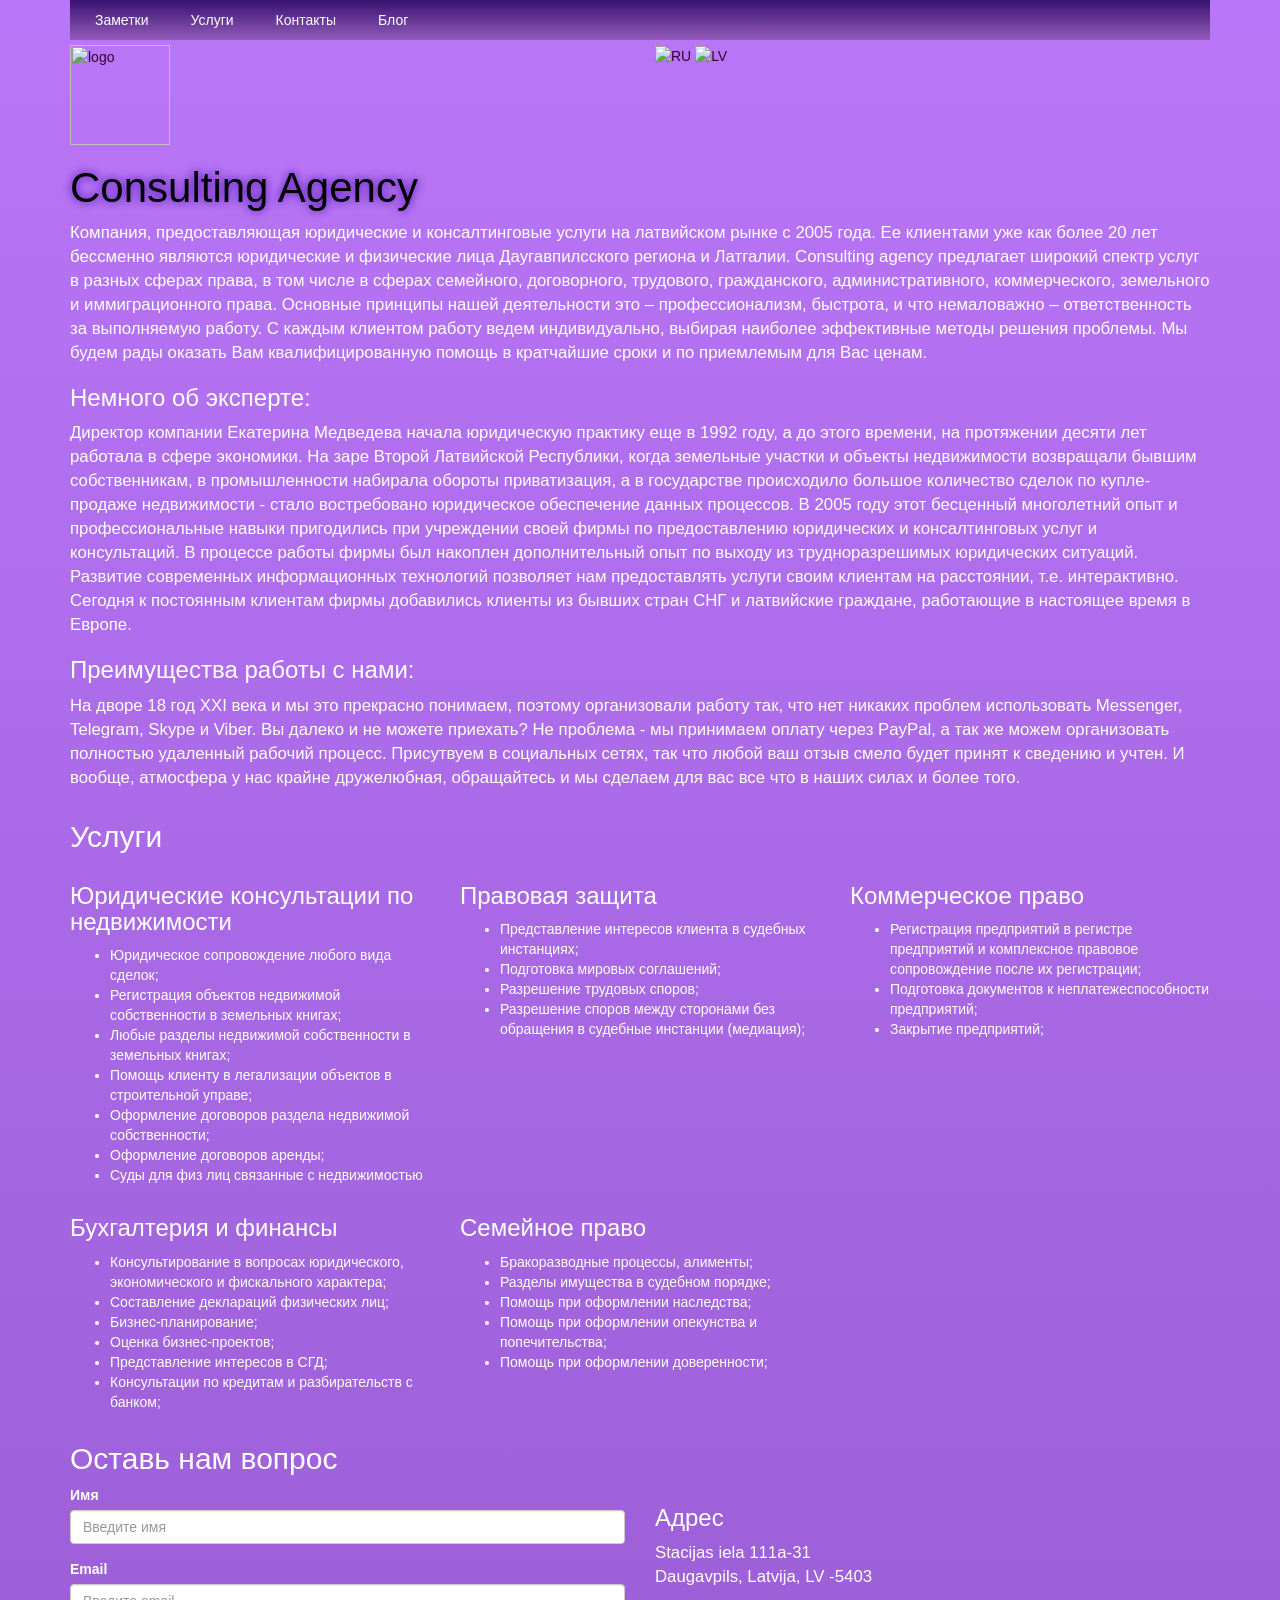
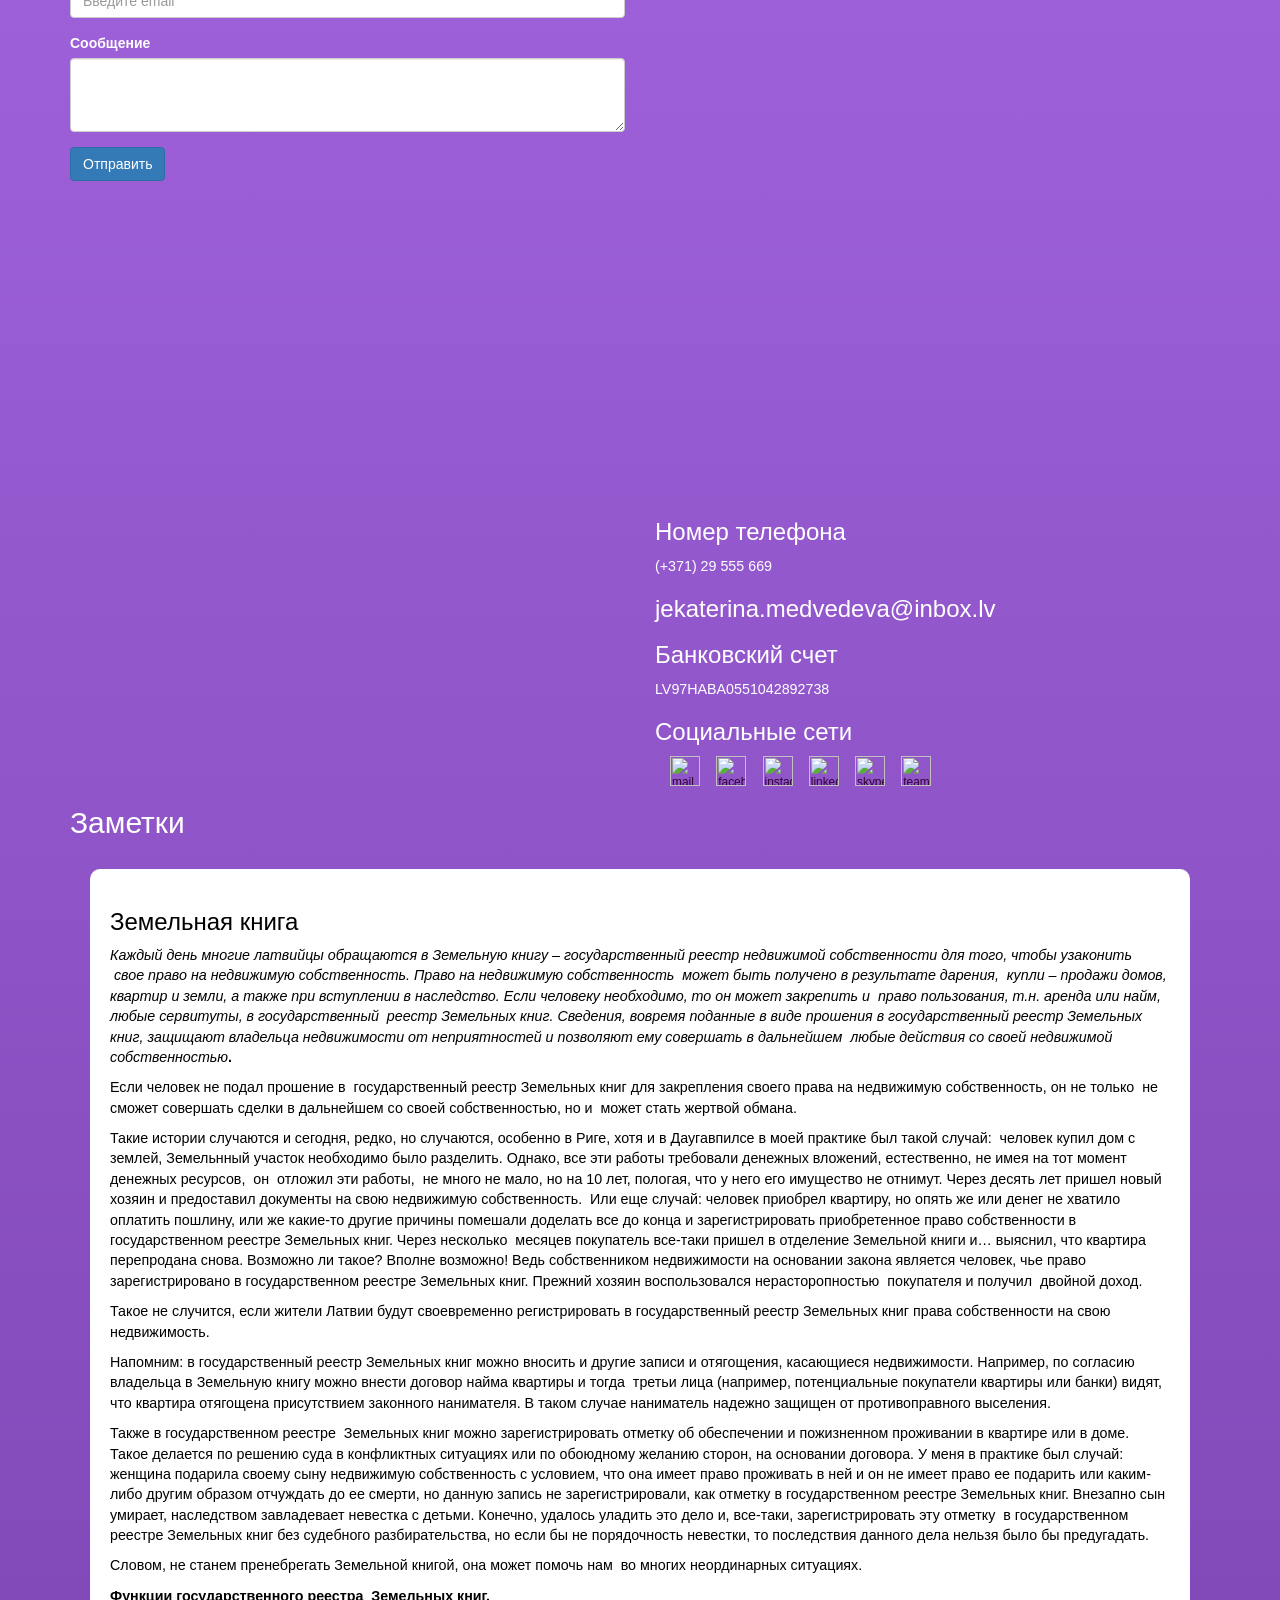
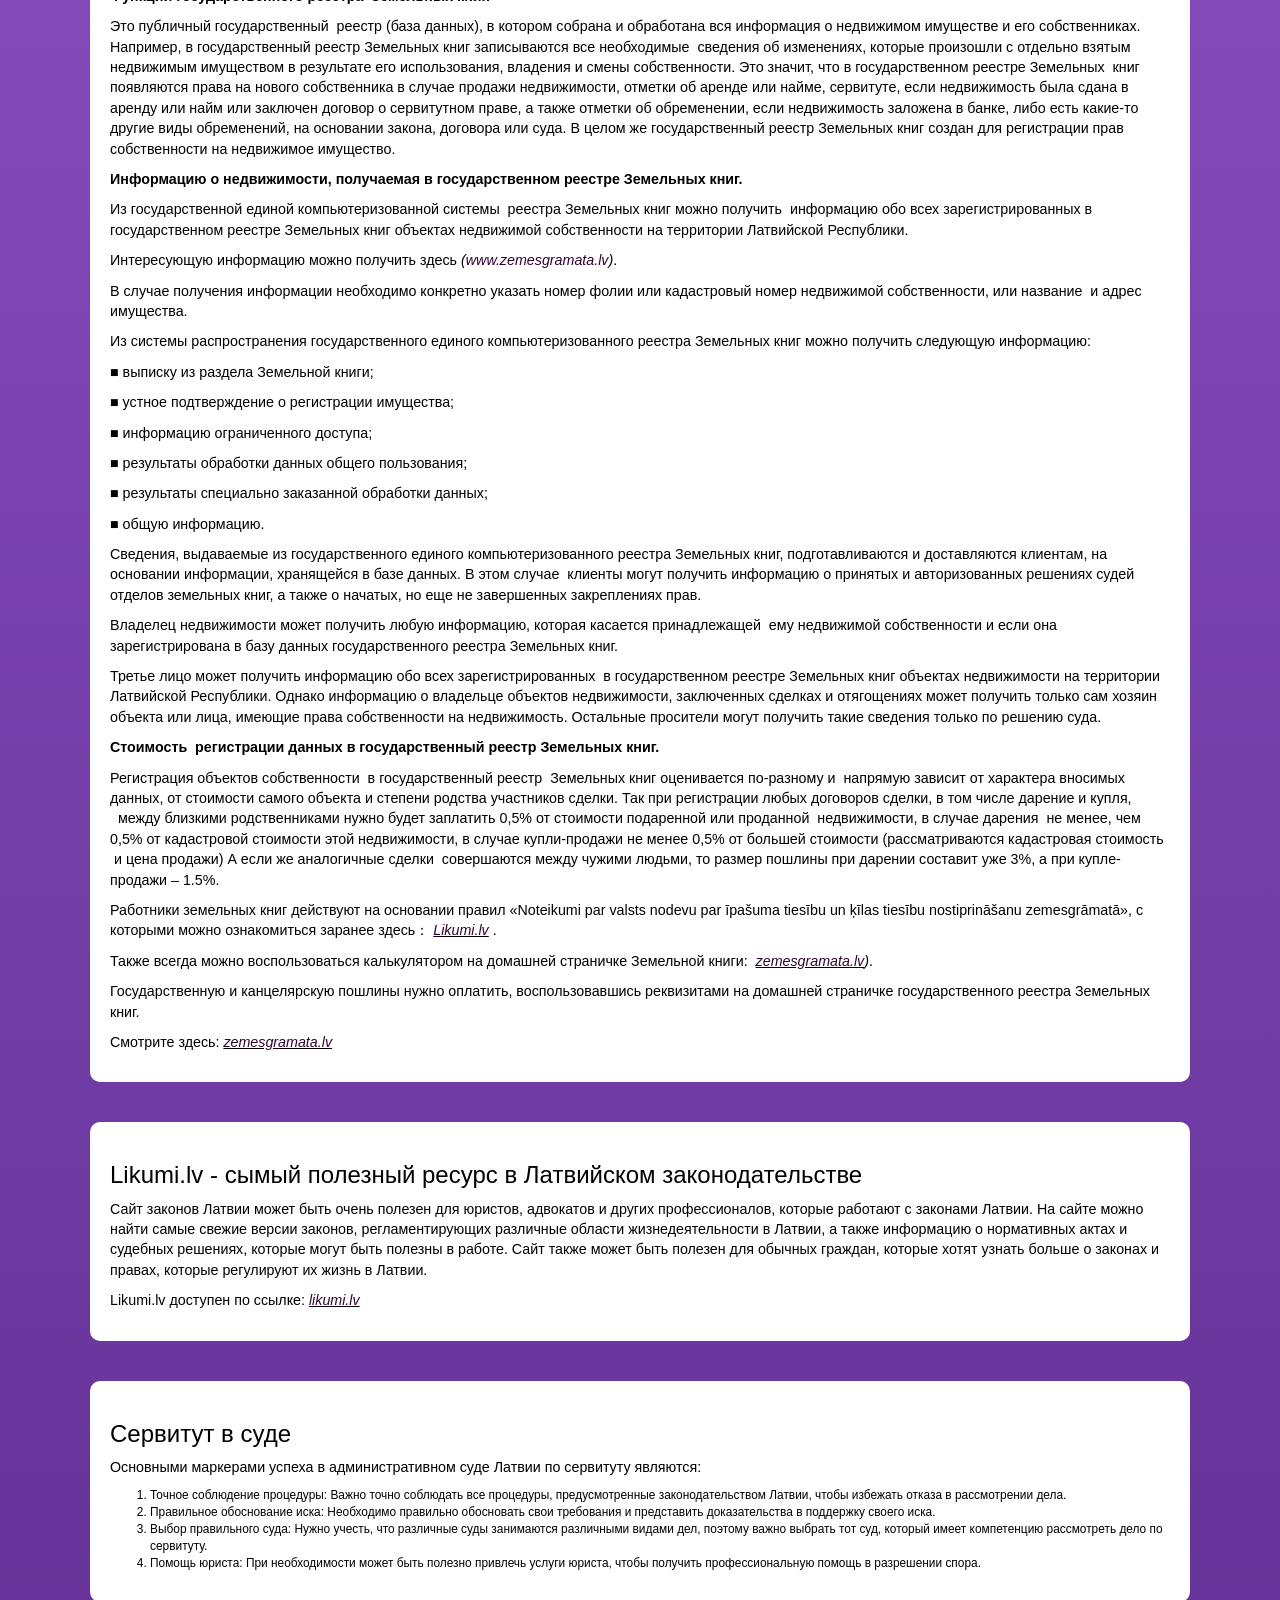
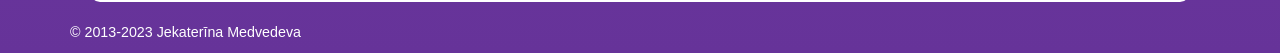
==== index.html @ 9ecbc718 "updated styles" ====
<html>
    <head>
        <meta charset="utf-8">
        <meta name = "viewport" content = "width=device-width, initial-scale=1">
        <link rel="stylesheet" href="https://maxcdn.bootstrapcdn.com/bootstrap/3.3.7/css/bootstrap.min.css">
        <link rel="stylesheet" href="https://maxcdn.bootstrapcdn.com/font-awesome/4.7.0/css/font-awesome.min.css">
        <script async src="https://www.googletagmanager.com/gtag/js?id=UA-121857304-1"></script>
        <script>
        window.dataLayer = window.dataLayer || [];
        function gtag(){dataLayer.push(arguments);}
        gtag('js', new Date());

        gtag('config', 'UA-121857304-1');
        </script>
        <meta http-equiv="content-type" content="text/html; charset=utf-8" />
        <meta name="viewport" content="width-device-width, initial-scale=1.0"/>
        <meta http-equiv="X-UA-Compatible" content="IE=edge">
        <title>Consulting agency - юридические услуги в Даугавпилсе и Латвии</title>
        <meta name="keywords" content="юридические услуги в Даугавпилсе Латвии Риге, юрист юридическая практика в Даугавпилсе Латвии Риге,вид на жительство в Латвии,шенгенские визы, латвийские визы" />
        <meta name="description" content="юридические услуги в Даугавпилсе Латвии Риге, юрист юридическая практика в Даугавпилсе Латвии Риге,вид на жительство в Латвии, шенгенские визы, латвийские визы" />
        <link rel="shortcut icon" href="images/favicon.ico" type="image/x-icon">
        <link rel="stylesheet" type="text/css" href="styles.css">
    </head>
    <body> 
        <header>
            <div class="container">
                <nav>
                    <ul class="nav nav-pills">
                        <li role="presentation"><a href="#articles">Заметки</a></li>
                        <li role="presentation"><a href="#services">Услуги</a></li>
                        <li role="presentation"><a href="#contacts">Контакты</a></li>
                        <li role="presentation"><a href="http://health.consulting.lv">Блог</a></li>
                    </ul>
                </nav>
                <div class="row">
                    <div class="col-md-6">
                        <div class="logo">
                            <a href="index.html"><img src="images/logo.png" width="100px" alt="logo"></a>
                        </div>
                    </div>
                    <div class="col-md-6">
                        <div class="language">
                            <a href="index.html"><img src="images/rus.png" alt="RU"></a>
                            <a href="index-LV.html"><img src="images/lat.png" alt="LV"></a>
                        </div>
                    </div>
                </div>
        </header>
        <div class="container">
            <div class="row">
                <div class="col-md-12">
                    <h1>Consulting Agency</h1>
                    <p>Компания, предоставляющая юридические и консалтинговые услуги на латвийском рынке с 2005 года. Ее клиентами уже как более 20 лет бессменно являются юридические и физические лица Даугавпилсского региона и Латгалии.
                        Consulting agency предлагает широкий спектр услуг в разных сферах права, в том числе в сферах семейного, договорного, трудового, гражданского, административного, коммерческого, земельного и иммиграционного права.
                        Основные принципы нашей деятельности это – профессионализм, быстрота, и что немаловажно – ответственность за выполняемую работу.
                        С каждым клиентом работу ведем индивидуально, выбирая наиболее эффективные методы решения проблемы.
                        Мы будем рады оказать Вам квалифицированную помощь в кратчайшие сроки и по приемлемым для Вас ценам.
                    </p>
                    <h3>Немного об эксперте:</h3>
                    <p>Директор компании Екатерина Медведева начала юридическую практику еще в 1992 году, а до этого времени, на протяжении десяти лет работала в сфере экономики. На заре Второй Латвийской Республики, когда земельные участки и объекты недвижимости возвращали бывшим собственникам, в промышленности набирала обороты приватизация, а в государстве происходило большое количество сделок по купле-продаже недвижимости - стало востребовано юридическое обеспечение данных процессов. В 2005 году этот бесценный многолетний опыт и профессиональные навыки пригодились при учреждении своей фирмы по предоставлению юридических и консалтинговых услуг и консультаций. В процессе работы фирмы был накоплен дополнительный опыт по выходу из трудноразрешимых юридических ситуаций. Развитие современных информационных технологий позволяет нам предоставлять услуги своим клиентам на расстоянии, т.е. интерактивно.
                        Сегодня к постоянным клиентам фирмы добавились клиенты из бывших стран СНГ и латвийские граждане, работающие в настоящее время в Европе.
                    </p>
                    <h3>Преимущества работы с нами:</h3>
                    <p>На дворе 18 год XXI века и мы это прекрасно понимаем, поэтому организовали работу так, что нет никаких проблем использовать Messenger, Telegram, Skype и Viber.
                        Вы далеко и не можете приехать? Не проблема - мы принимаем оплату через PayPal, а так же можем организовать полностью удаленный рабочий процесс.
                        Присутвуем в социальных сетях, так что любой ваш отзыв смело будет принят к сведению и учтен.
                        И вообще, атмосфера у нас крайне дружелюбная, обращайтесь и мы сделаем для вас все что в наших силах и более того.
                    </p>
                </div>
            </div>
            <div class="row" id="services">
                <div class="col-md-12">
                    <h2>Услуги</h2>
                </div>
            </div>
            <div class="row">
                <div class="col-md-4">
                    <h3>Юридические консультации по недвижимости</h3>
                    <ul>
                        <li>Юридическое сопровождение любого вида сделок;</li>
                        <li>Регистрация объектов недвижимой собственности в земельных книгах;</li>
                        <li>Любые разделы недвижимой собственности в земельных книгах;</li>
                        <li>Помощь клиенту в легализации объектов в строительной управе;</li>
                        <li>Оформление договоров раздела недвижимой собственности;</li>
                        <li>Оформление договоров аренды;</li>
                        <li>Суды для физ лиц связанные с недвижимостью</li>
                    </ul>
                </div>
                <div class="col-md-4">
                    <h3>Правовая защита</h3>
                    <ul>
                        <li>Представление интересов клиента в судебных инстанциях;</li>
                        <li>Подготовка мировых соглашений;</li>
                        <li>Разрешение трудовых споров;</li>
                        <li>Разрешение споров между сторонами без обращения в судебные инстанции (медиация);</li>
                    </ul>
                </div>
                <div class="col-md-4">
                    <h3>Коммерческое право</h3>
                    <ul>
                        <li>Регистрация предприятий в регистре предприятий и комплексное правовое сопровождение после их регистрации;</li>
                        <li>Подготовка документов к неплатежеспособности предприятий;</li>
                        <li>Закрытие предприятий;</li>
                    </ul>
                </div>
            </div>
            <div class="row">
                <div class="col-md-4">
                    <h3>Бухгалтерия и финансы</h3>
                    <ul>
                        <li>Консультирование в вопросах юридического, экономического и фискального характера;</li>
                        <li>Составление деклараций физических лиц;</li>
                        <li>Бизнес-планирование;</li>
                        <li>Оценка бизнес-проектов;</li>
                        <li>Представление интересов в СГД;</li>
                        <li>Консультации по кредитам и разбирательств с банком;</li>
                    </ul>
                </div>


                <div class="col-md-4">
                    <h3>Семейное право</h3>
                    <ul>
                        <li>Бракоразводные процессы, алименты;</li>
                        <li>Разделы имущества в судебном порядке;</li>
                        <li>Помощь при оформлении наследства;</li>
                        <li>Помощь при оформлении опекунства и попечительства;</li>
                        <li>Помощь при оформлении доверенности;</li>
                    </ul>
                </div>

                    </ul>
                </div>
            </div>
        </div>
        <div class="container" id="contacts">
            <div class="row">
                <div class="col-md-12">
                    <h2>Оставь нам вопрос</h2>
                </div>
            </div>
            <div class="row">
                <div class="col-md-6">
                    </script>
                    <form action="mailto:jekaterina.medvedeva@inbox.lv" method="post" enctype="text/plain">
                        <div class="form-group">
                            <label for="name">Имя</label>
                            <input type="text" class="form-control" id="name" name="name" placeholder="Введите имя">
                        </div>
                        <div class="form-group">
                            <label for="email">Email</label>
                            <input type="email" class="form-control" id="email" name="email" placeholder="Введите email">
                        </div>
                        <div class="form-group">
                            <label for="message">Сообщение</label>
                            <textarea class="form-control" id="message" name="message" rows="3"></textarea>
                        </div>
                        <button type="submit" class="btn btn-primary">Отправить</button>
                    </form>
                </div>

                <div class="col-md-6">
                    <h3>Адрес</h3>
                    <p>Stacijas iela 111a-31<br>Daugavpils, Latvija, LV -5403</p>
                    <p> <iframe width="100%" height="500px" frameborder="0" style="border:0" src="https://www.google.com/maps/embed/v1/place?q=111a%20Stacijas%20iela%2C%20Daugavpils%2C%20Daugavpils%20pils%C4%93ta%2C%20Latvijas%20Republika&key=AIzaSyC8jxQRJgV495TNDoHPRyB67vsFvUe_HB4"></iframe><br /><small></p>
                    <h3>Номер телефона</h3>
                    <p>(+371) 29 555 669</p>
                    <h3>jekaterina.medvedeva@inbox.lv</h3>
                    <h3>Банковский счет</h3>
                    <p>LV97HABA0551042892738</p>

                    <h3>Социальные сети</h3>
                    <div class="col-md-1">
                        <a href="mailto:jekaterina.medvedeva@inbox.lv"> 
                            <img src="images/emailanim.gif" width="30px" alt="mail">
                        </a>
                    </div>
                    <div class="col-md-1">
                        <a href="https://www.facebook.com/SIAConsultingAgency">
                            <img src="images/facebook.png" width="30px" alt="facebook">
                        </a>
                    </div>
                    <div class="col-md-1">
                        <a href="https://www.instagram.com/consulting.agency.d/">
                            <img src="images/instagram.png" width="30px" alt="instagram">
                        </a>
                    </div>
                    <div class="col-md-1">
                        <a href="https://www.linkedin.com/company/sia-consulting-agency/">
                            <img src="images/linkedin.png" width="30px" alt="linkedin">
                        </a>
                    </div>
                    <div class="col-md-1">
                        <!-- skype -->
                        <a href="skype:persja1509?chat">
                            <img src="images/skype.png" width="30px" alt="skype">
                        </a>
                    </div>
                    <div class="col-md-1">
                        <!-- teams -->
                        <a href="https://teams.live.com/l/invite/FEA9JTDmdErSVDOwAM">
                            <img src="images/teams.png" width="30px" alt="teams">
                        </a>
                    </div>
                    
                </div>
            </div>
            <div class="row">

            </div>  
        </div>
        <section class="articles" id="articles">
            <div class="container">
                <div class="row">
                    <div class="col-md-12">
                        <h2>Заметки</h2>
                    </div>
                </div>
                <div class="row">
                    <div class="col-md-12">
                        <div class="article">
                            <h3> Земельная книга</h3>
                            <p><em>Каждый день многие латвийцы обращаются в Земельную книгу &ndash; государственный реестр недвижимой собственности для того, чтобы узаконить &nbsp;свое право на недвижимую собственность. Право на недвижимую собственность&nbsp; может быть получено в результате дарения,&nbsp; купли &ndash; продажи домов, квартир и земли, а также при вступлении в наследство. Если человеку необходимо, то он может закрепить и&nbsp; право пользования, т.н. аренда или найм, любые сервитуты, в государственный&nbsp; реестр Земельных книг. Сведения, вовремя поданные в виде прошения в государственный реестр Земельных книг, защищают владельца недвижимости от неприятностей и позволяют ему совершать в дальнейшем &nbsp;любые действия со своей недвижимой собственностью</em><strong>. </strong></p>
                            <p>Если человек не подал прошение в &nbsp;государственный реестр Земельных книг для закрепления своего права на недвижимую собственность, он не только &nbsp;не сможет совершать сделки в дальнейшем со своей собственностью, но и &nbsp;может стать жертвой обмана.</p>
                            <p>Такие истории случаются и сегодня, редко, но случаются, особенно в Риге, хотя и в Даугавпилсе в моей практике был такой случай: &nbsp;человек купил дом с землей, Земельнный участок необходимо было разделить. Однако, все эти работы требовали денежных вложений, естественно, не имея на тот момент денежных ресурсов,&nbsp; он &nbsp;отложил эти работы, &nbsp;не много не мало, но на 10 лет, пологая, что у него его имущество не отнимут. Через десять лет пришел новый хозяин и предоставил документы на свою недвижимую собственность. &nbsp;Или еще случай: человек приобрел квартиру, но опять же или денег не хватило оплатить пошлину, или же какие-то другие причины помешали доделать все до конца и зарегистрировать приобретенное право собственности в государственном реестре Земельных книг. Через несколько &nbsp;месяцев покупатель все-таки пришел в отделение Земельной книги и&hellip; выяснил, что квартира перепродана снова. Возможно ли такое? Вполне возможно! Ведь собственником недвижимости на основании закона является человек, чье право зарегистрировано в государственном реестре Земельных книг. Прежний хозяин воспользовался нерасторопностью&nbsp; покупателя и получил &nbsp;двойной доход.</p>
                            <p>Такое не случится, если жители Латвии будут своевременно регистрировать в государственный реестр Земельных книг права собственности на свою недвижимость.</p>
             
                            <p>Напомним: в государственный реестр Земельных книг можно вносить и другие записи и отягощения, касающиеся недвижимости. Например, по согласию владельца в Земельную книгу можно внести договор найма квартиры и тогда &nbsp;третьи лица (например, потенциальные покупатели квартиры или банки) видят, что квартира отягощена присутствием законного нанимателя. В таком случае наниматель надежно защищен от противоправного выселения.</p>                 
                            <p>Также в государственном реестре &nbsp;Земельных книг можно зарегистрировать отметку об обеспечении и пожизненном проживании в квартире или в доме. Такое делается по решению суда в конфликтных ситуациях или по обоюдному желанию сторон, на основании договора. У меня в практике был случай: женщина подарила своему сыну недвижимую собственность с условием, что она имеет право проживать в ней и он не имеет право ее подарить или каким-либо другим образом отчуждать до ее смерти, но данную запись не зарегистрировали, как отметку в государственном реестре Земельных книг. Внезапно сын умирает, наследством завладевает невестка с детьми. Конечно, удалось уладить это дело и, все-таки, зарегистрировать эту отметку&nbsp; в государственном реестре Земельных книг без судебного разбирательства, но если бы не порядочность невестки, то последствия данного дела нельзя было бы предугадать.</p>                  
                            <p>Словом, не станем пренебрегать Земельной книгой, она может помочь нам &nbsp;во многих неординарных ситуациях.</p>                  
                            <p><strong>Функции государственного реестра </strong><strong>&nbsp;Земельн</strong><strong>ых</strong><strong> книг</strong><strong>.</strong></p>                  
                            <p>Это публичный государственный &nbsp;реестр (база данных), в котором собрана и обработана вся информация о недвижимом имуществе и его собственниках. Например, в государственный реестр Земельных книг записываются все необходимые &nbsp;сведения об изменениях, которые произошли с отдельно взятым недвижимым имуществом в результате его использования, владения и смены собственности. Это значит, что в государственном реестре Земельных&nbsp; книг появляются права на нового собственника в случае продажи недвижимости, отметки об аренде или найме, сервитуте, если недвижимость была сдана в аренду или найм или заключен договор о сервитутном праве, а также отметки об обременении, если недвижимость заложена в банке, либо есть какие-то другие виды обременений, на основании закона, договора или суда. В целом же государственный реестр Земельных книг создан для регистрации прав собственности на недвижимое имущество.</p>                  
                            <p><strong>И</strong><strong>нформацию о недвижимости</strong><strong>, получаемая в государственном реестре </strong><strong>Земельн</strong><strong>ых</strong><strong> книг</strong><strong>.</strong></p>                  
                            <p>Из государственной единой компьютеризованной системы &nbsp;реестра Земельных книг можно получить &nbsp;информацию обо всех зарегистрированных в государственном реестре Земельных книг объектах недвижимой собственности на территории Латвийской Республики.</p>                  
                            <p>Интересующую информацию можно получить здесь <em>(<a href="http://www.zemesgramata.lv/" target="_blank">www.zemesgramata.lv</a>)</em>.</p>                  
                            <p>В случае получения информации необходимо конкретно указать номер фолии или кадастровый номер недвижимой собственности, или название &nbsp;и адрес имущества.</p>                  
                            <p>Из системы распространения государственного единого компьютеризованного реестра Земельных книг можно получить следующую информацию:</p>                  
                            <p>■ выписку из раздела Земельной книги;</p>                  
                            <p>■ устное подтверждение о регистрации имущества;</p>                  
                            <p>■ информацию ограниченного доступа;</p>                  
                            <p>■ результаты обработки данных общего пользования;</p>                  
                            <p>■ результаты специально заказанной обработки данных;</p>                  
                            <p>■ общую информацию.</p>                  
                            <p>Сведения, выдаваемые из государственного единого компьютеризованного реестра Земельных книг, подготавливаются и доставляются клиентам, на основании информации, хранящейся в базе данных. В этом случае &nbsp;клиенты могут получить информацию о принятых и авторизованных решениях судей отделов земельных книг, а также о начатых, но еще не завершенных закреплениях прав.</p>                  
                            <p>Владелец недвижимости может получить любую информацию, которая касается принадлежащей &nbsp;ему недвижимой собственности и если она зарегистрирована в базу данных государственного реестра Земельных книг.</p>
                            <p>Третье лицо может получить информацию обо всех зарегистрированных &nbsp;в государственном реестре Земельных книг объектах недвижимости на территории Латвийской Республики. Однако информацию о владельце объектов недвижимости, заключенных сделках и отягощениях может получить только сам хозяин объекта или лица, имеющие права собственности на недвижимость. Остальные просители могут получить такие сведения только по решению суда.</p>                
                            <p><strong>Стоимость </strong>&nbsp;<strong>регистрации</strong><strong> данных в </strong><strong>государственный реестр </strong><strong>Земельн</strong><strong>ых</strong><strong> книг</strong><strong>.</strong></p>                  
                            <p>Регистрация объектов собственности &nbsp;в государственный реестр &nbsp;Земельных книг оценивается по-разному и &nbsp;напрямую зависит от характера вносимых данных, от стоимости самого объекта и степени родства участников сделки. Так при регистрации любых договоров сделки, в том числе дарение и купля, &nbsp;&nbsp;между близкими родственниками нужно будет заплатить 0,5% от стоимости подаренной или проданной &nbsp;недвижимости, в случае дарения &nbsp;не менее, чем 0,5% от кадастровой стоимости этой недвижимости, в случае купли-продажи не менее 0,5% от большей стоимости (рассматриваются кадастровая стоимость &nbsp;и цена продажи) А если же аналогичные сделки &nbsp;совершаются между чужими людьми, то размер пошлины при дарении составит уже 3%, а при купле-продажи &ndash; 1.5%.</p>                  
                            <p>Работники земельных книг действуют на основании правил &laquo;Noteikumi par valsts nodevu par īpa&scaron;uma tiesību un ķīlas tiesību nostiprinā&scaron;anu zemesgrāmatā&raquo;, с которыми можно ознакомиться заранее здесь： <em><u><a href="https://likumi.lv/doc.php?id=200087">Likumi.lv</a></u></em> .</p>  
                            <p>Также всегда можно воспользоваться калькулятором на домашней страничке Земельной книги: &nbsp;<em><u><a href="https://www.zemesgramata.lv/saturs/lv/9-1-1">zemesgramata.lv</a></u></em><em>)</em>.</p>
                            <p>Государственную и канцелярскую пошлины нужно оплатить, воспользовавшись реквизитами на домашней страничке государственного реестра Земельных книг.</p>
                            <p>Смотрите здесь: <em><u><a href="https://www.zemesgramata.lv/saturs/lv/10-6-6">zemesgramata.lv</a></u></em></p>
                        </div>
                    </div>
                    <div class="col-md-12">                       
                        <div class="article">
                            <h3> Likumi.lv - сымый полезный ресурс в Латвийском законодательстве</h3>
                            <p>Сайт законов Латвии может быть очень полезен для юристов, адвокатов и других профессионалов, которые работают с законами Латвии. На сайте можно найти самые свежие версии законов, регламентирующих различные области жизнедеятельности в Латвии, а также информацию о нормативных актах и судебных решениях, которые могут быть полезны в работе. Сайт также может быть полезен для обычных граждан, которые хотят узнать больше о законах и правах, которые регулируют их жизнь в Латвии.</p>
                            <p>Likumi.lv доступен по ссылке: <em><u><a href="https://likumi.lv/">likumi.lv</a></u></em> </p>    
                        </div>
                    </div>
                    <div class="col-md-12">                       
                        <div class="article">
                            <h3> Сервитут в суде</h3>
                            <p>Основными маркерами успеха в административном суде Латвии по сервитуту являются:</p>
                            <ol>
                                <li>Точное соблюдение процедуры: Важно точно соблюдать все процедуры, предусмотренные законодательством Латвии, чтобы избежать отказа в рассмотрении дела.</li>
                                <li>Правильное обоснование иска: Необходимо правильно обосновать свои требования и представить доказательства в поддержку своего иска.</li>
                                <li>Выбор правильного суда: Нужно учесть, что различные суды занимаются различными видами дел, поэтому важно выбрать тот суд, который имеет компетенцию рассмотреть дело по сервитуту.</li>
                                <li>Помощь юриста: При необходимости может быть полезно привлечь услуги юриста, чтобы получить профессиональную помощь в разрешении спора.</li>
                            </ol>                               
                        </div>
                    </div>
                </div>
            </div>
        </section>

        <footer>
            <div class="container">
                <div class="row">
                    <div class="col-md-12">
                        <p>© 2013-2023 Jekaterīna Medvedeva</p>
                    </div>
                </div>
            </div>
        </footer>
        <script src="https://ajax.googleapis.com/ajax/libs/jquery/1.12.4/jquery.min.js"></script>
        <script src="js/bootstrap.min.js"></script>
        <script src="js/script.js"></script>
    </body>

</html>
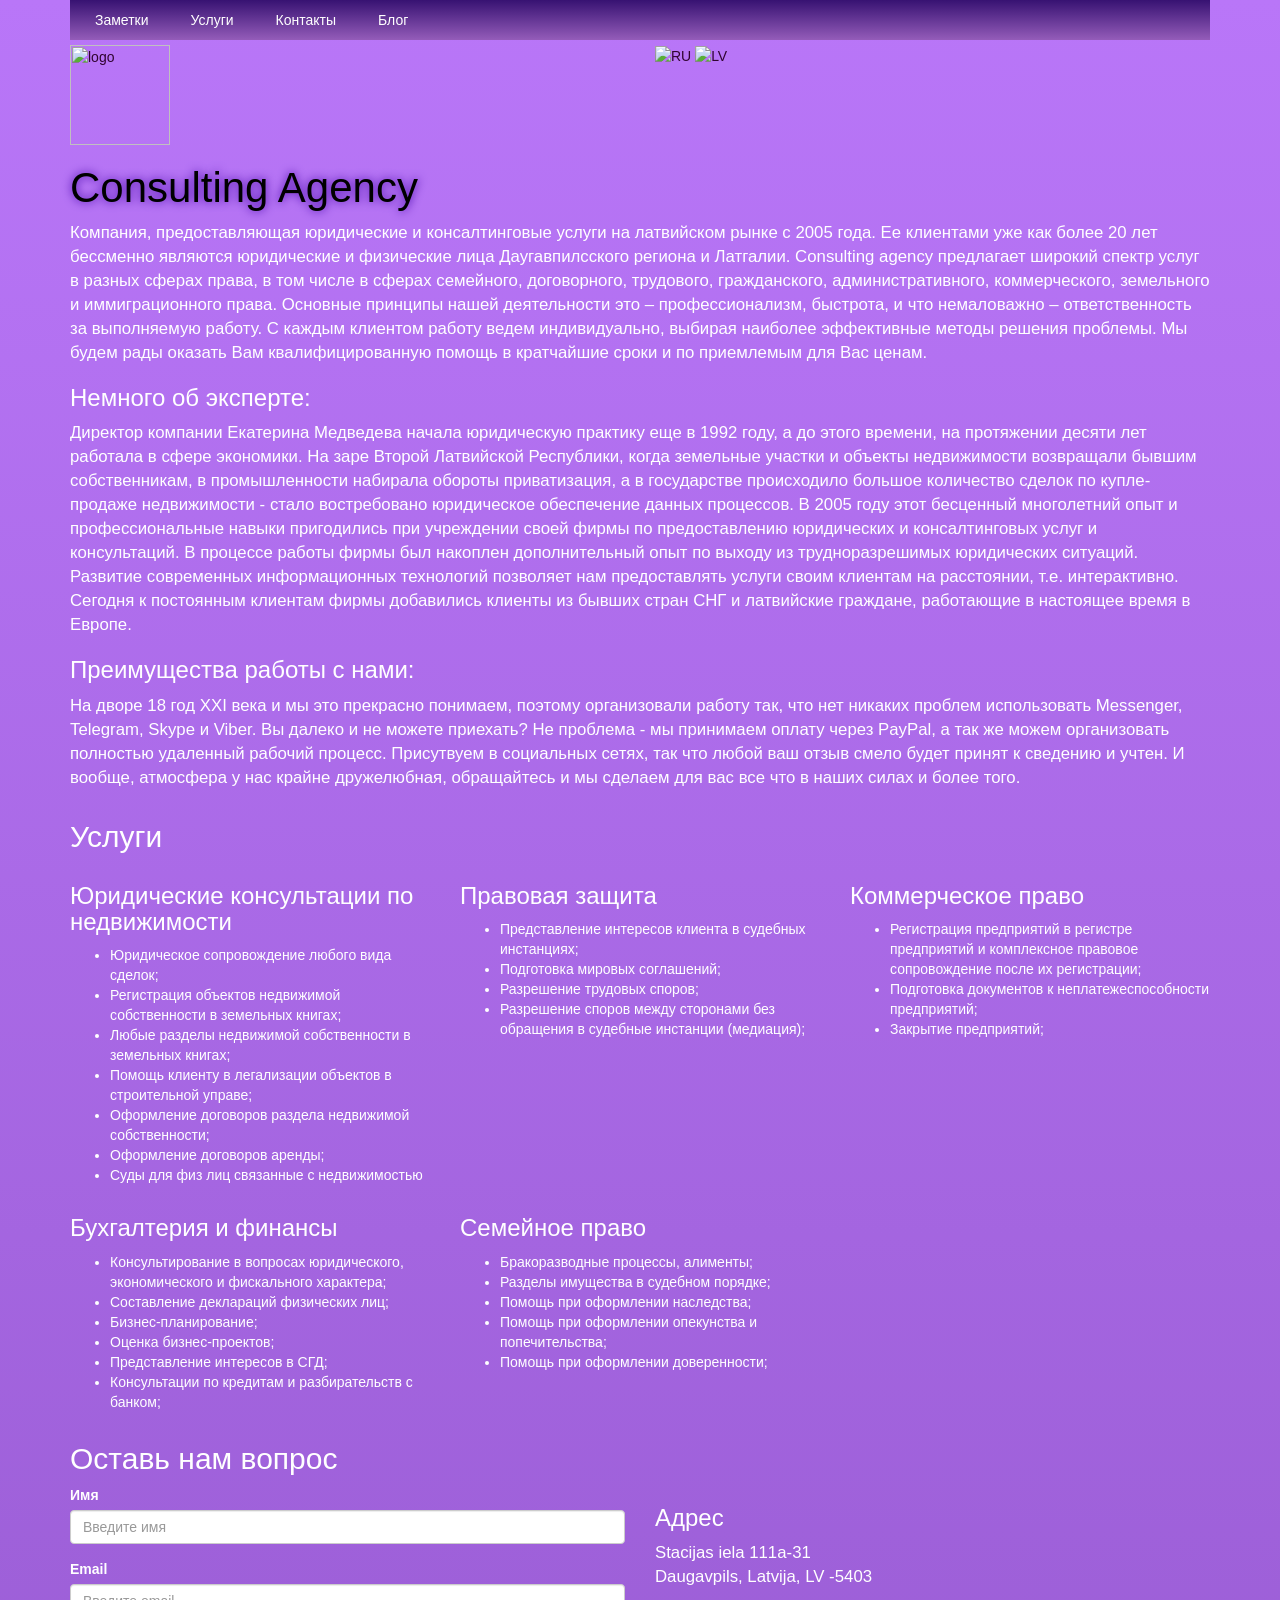
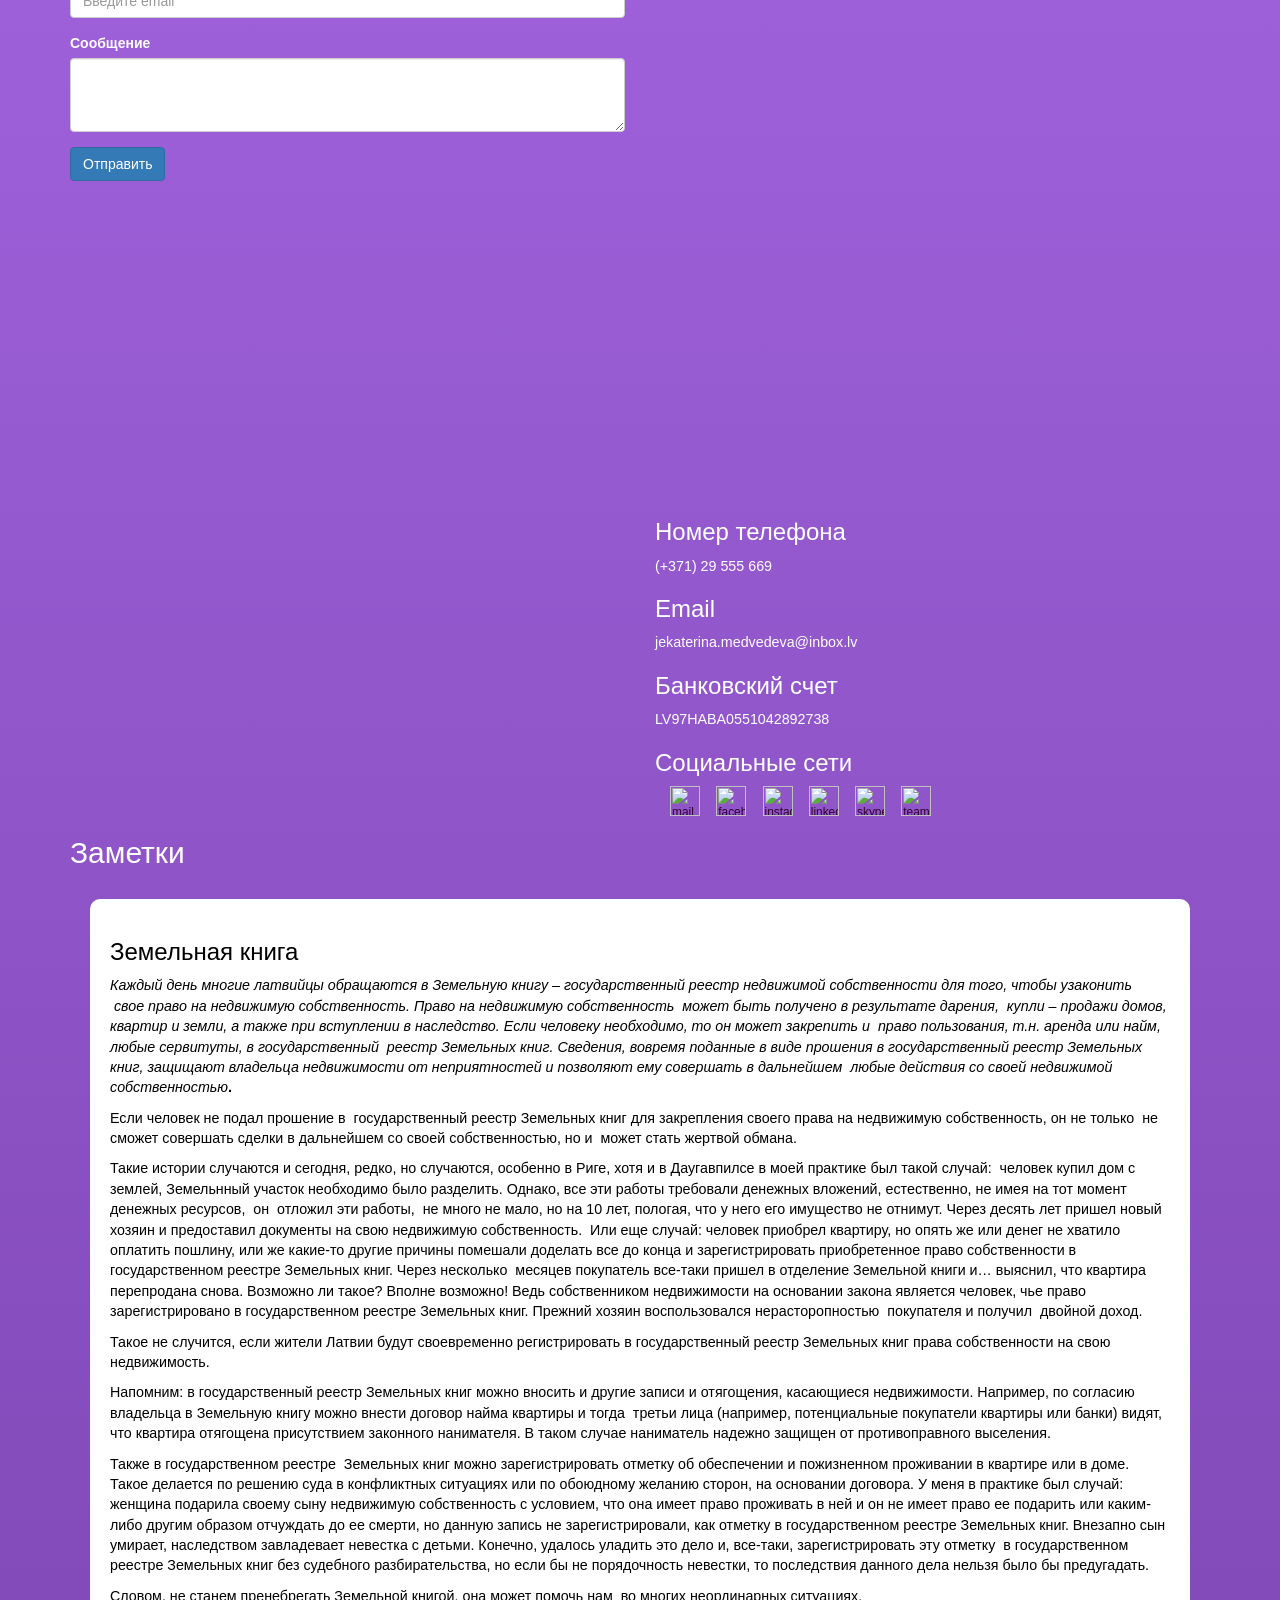
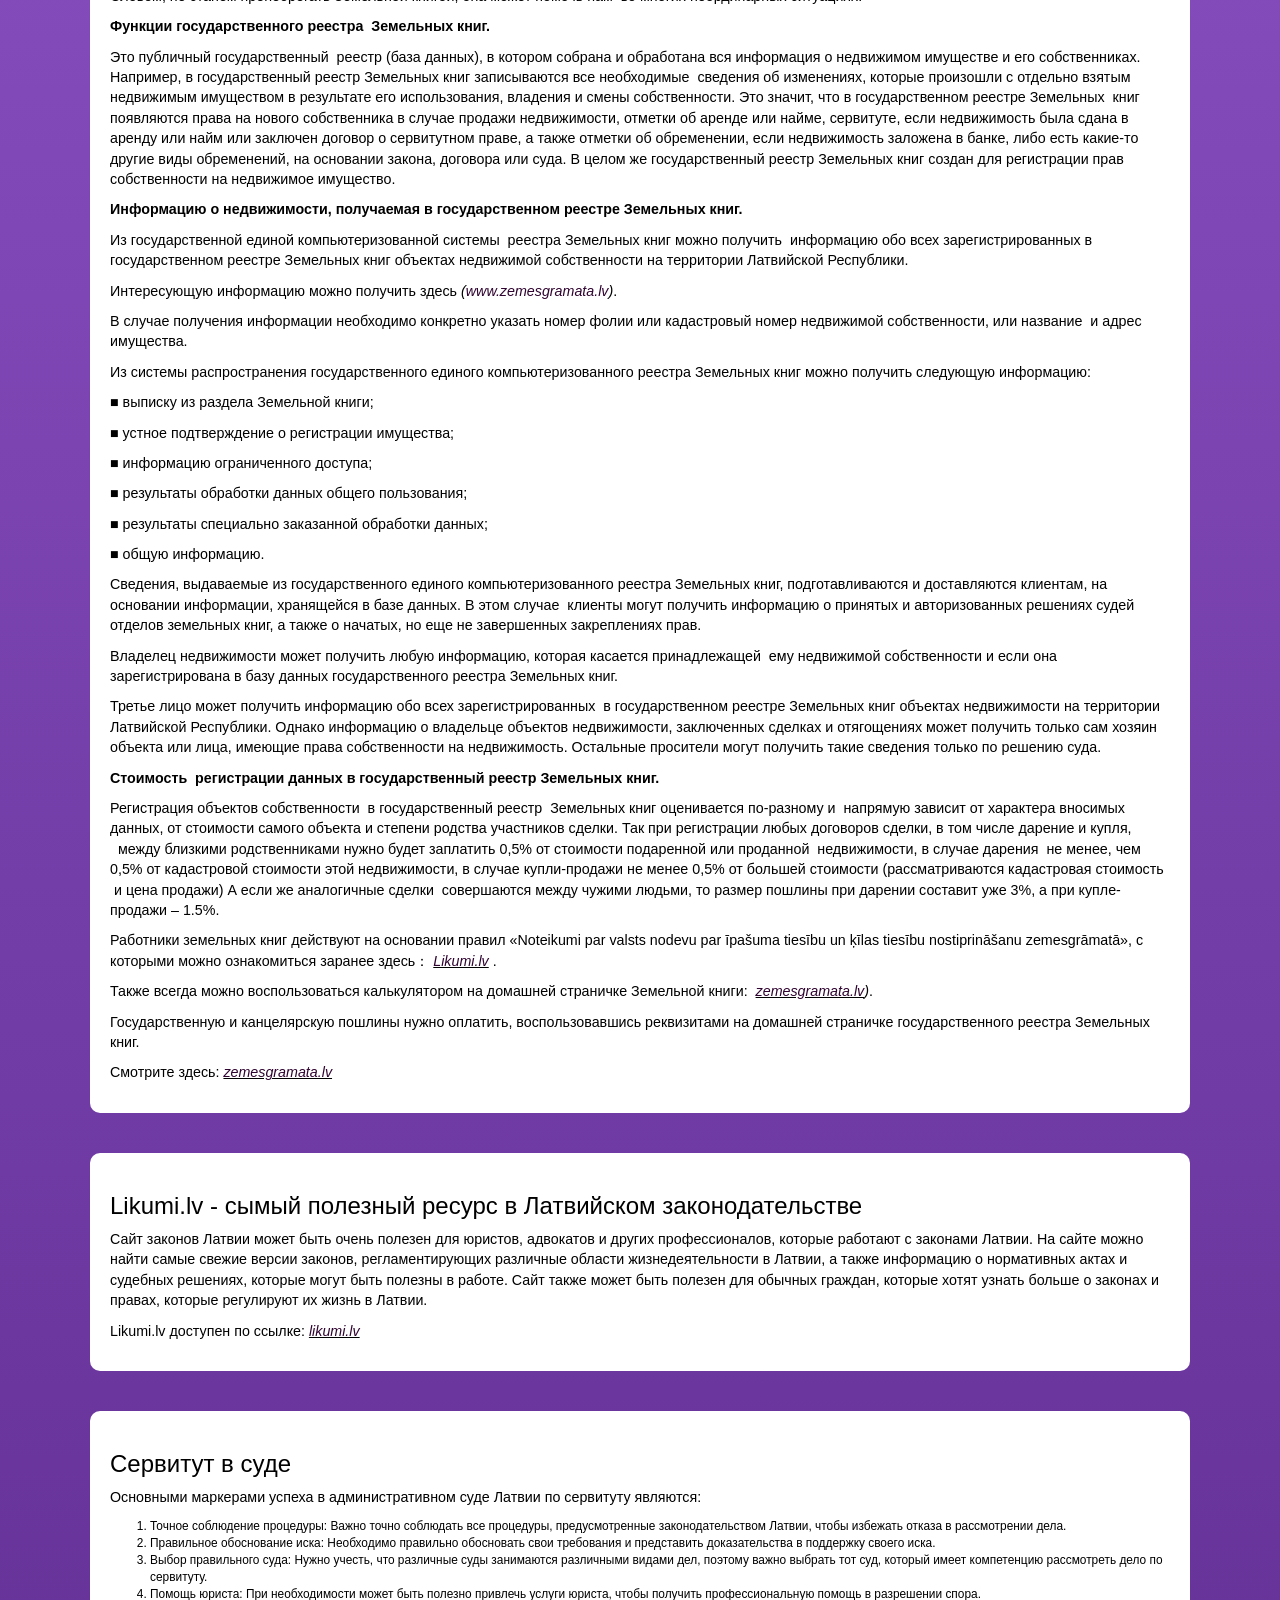
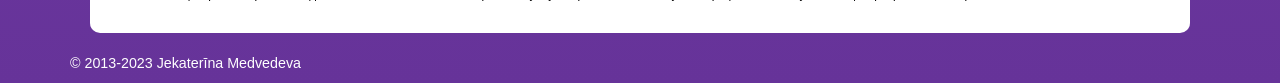
==== commit 9844cd3c: "fixed display issue" ====
--- a/index.html
+++ b/index.html
@@ -165,7 +165,8 @@
                     <p> <iframe width="100%" height="500px" frameborder="0" style="border:0" src="https://www.google.com/maps/embed/v1/place?q=111a%20Stacijas%20iela%2C%20Daugavpils%2C%20Daugavpils%20pils%C4%93ta%2C%20Latvijas%20Republika&key=AIzaSyC8jxQRJgV495TNDoHPRyB67vsFvUe_HB4"></iframe><br /><small></p>
                     <h3>Номер телефона</h3>
                     <p>(+371) 29 555 669</p>
-                    <h3>jekaterina.medvedeva@inbox.lv</h3>
+                    <h3>Email</h3>
+                    <p>jekaterina.medvedeva@inbox.lv</p>
                     <h3>Банковский счет</h3>
                     <p>LV97HABA0551042892738</p>
 
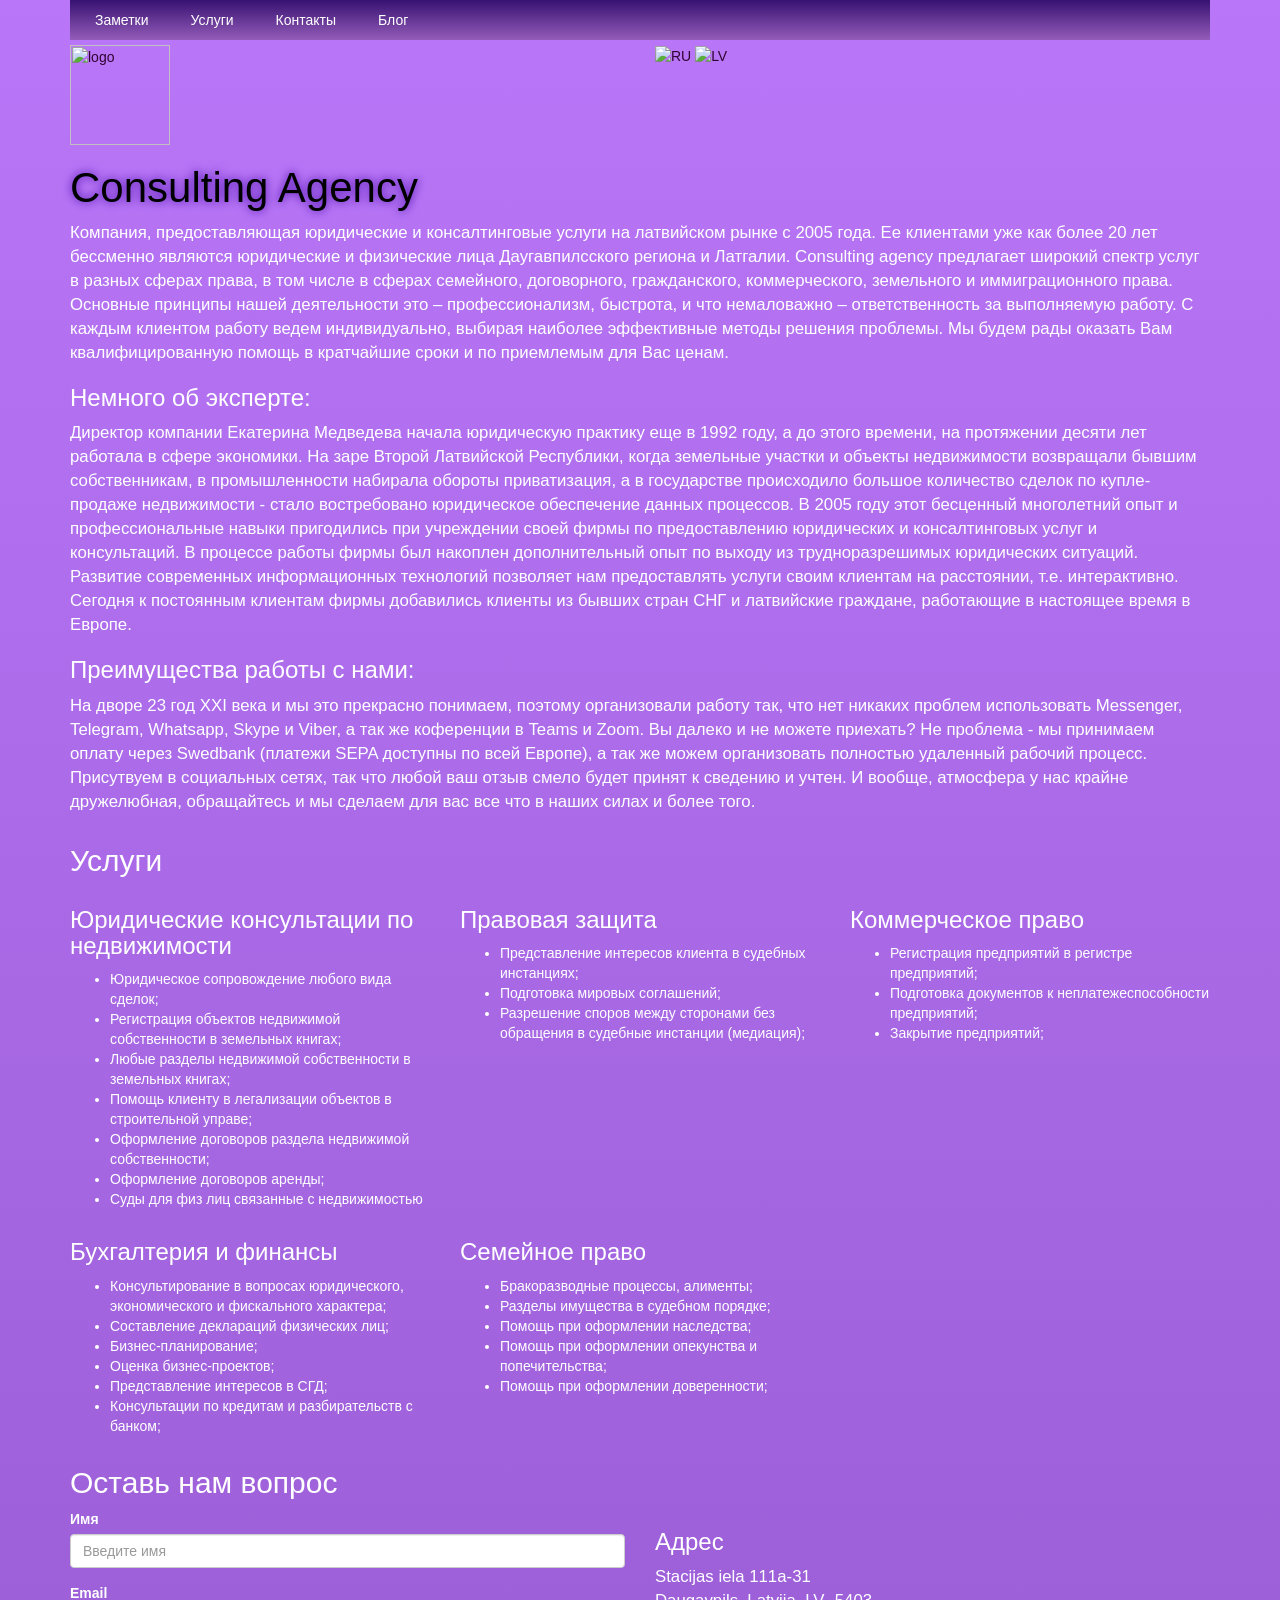
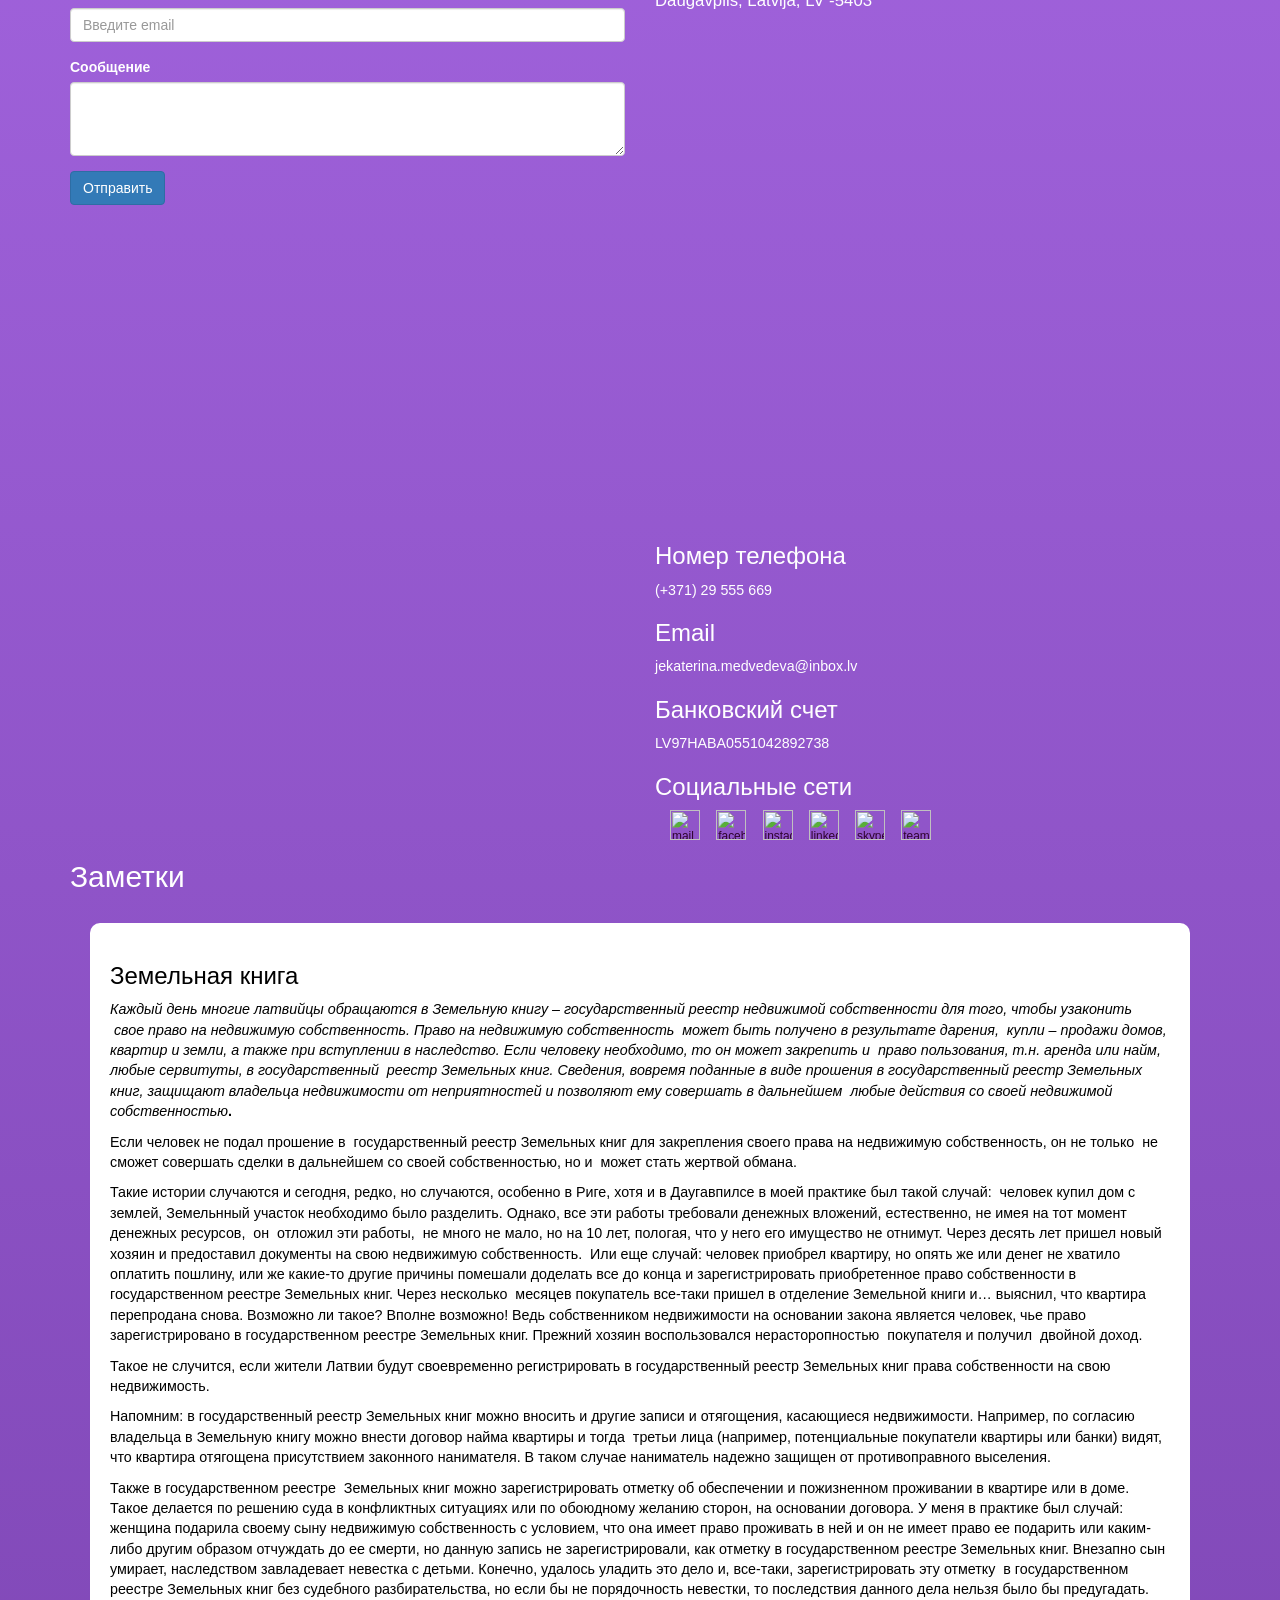
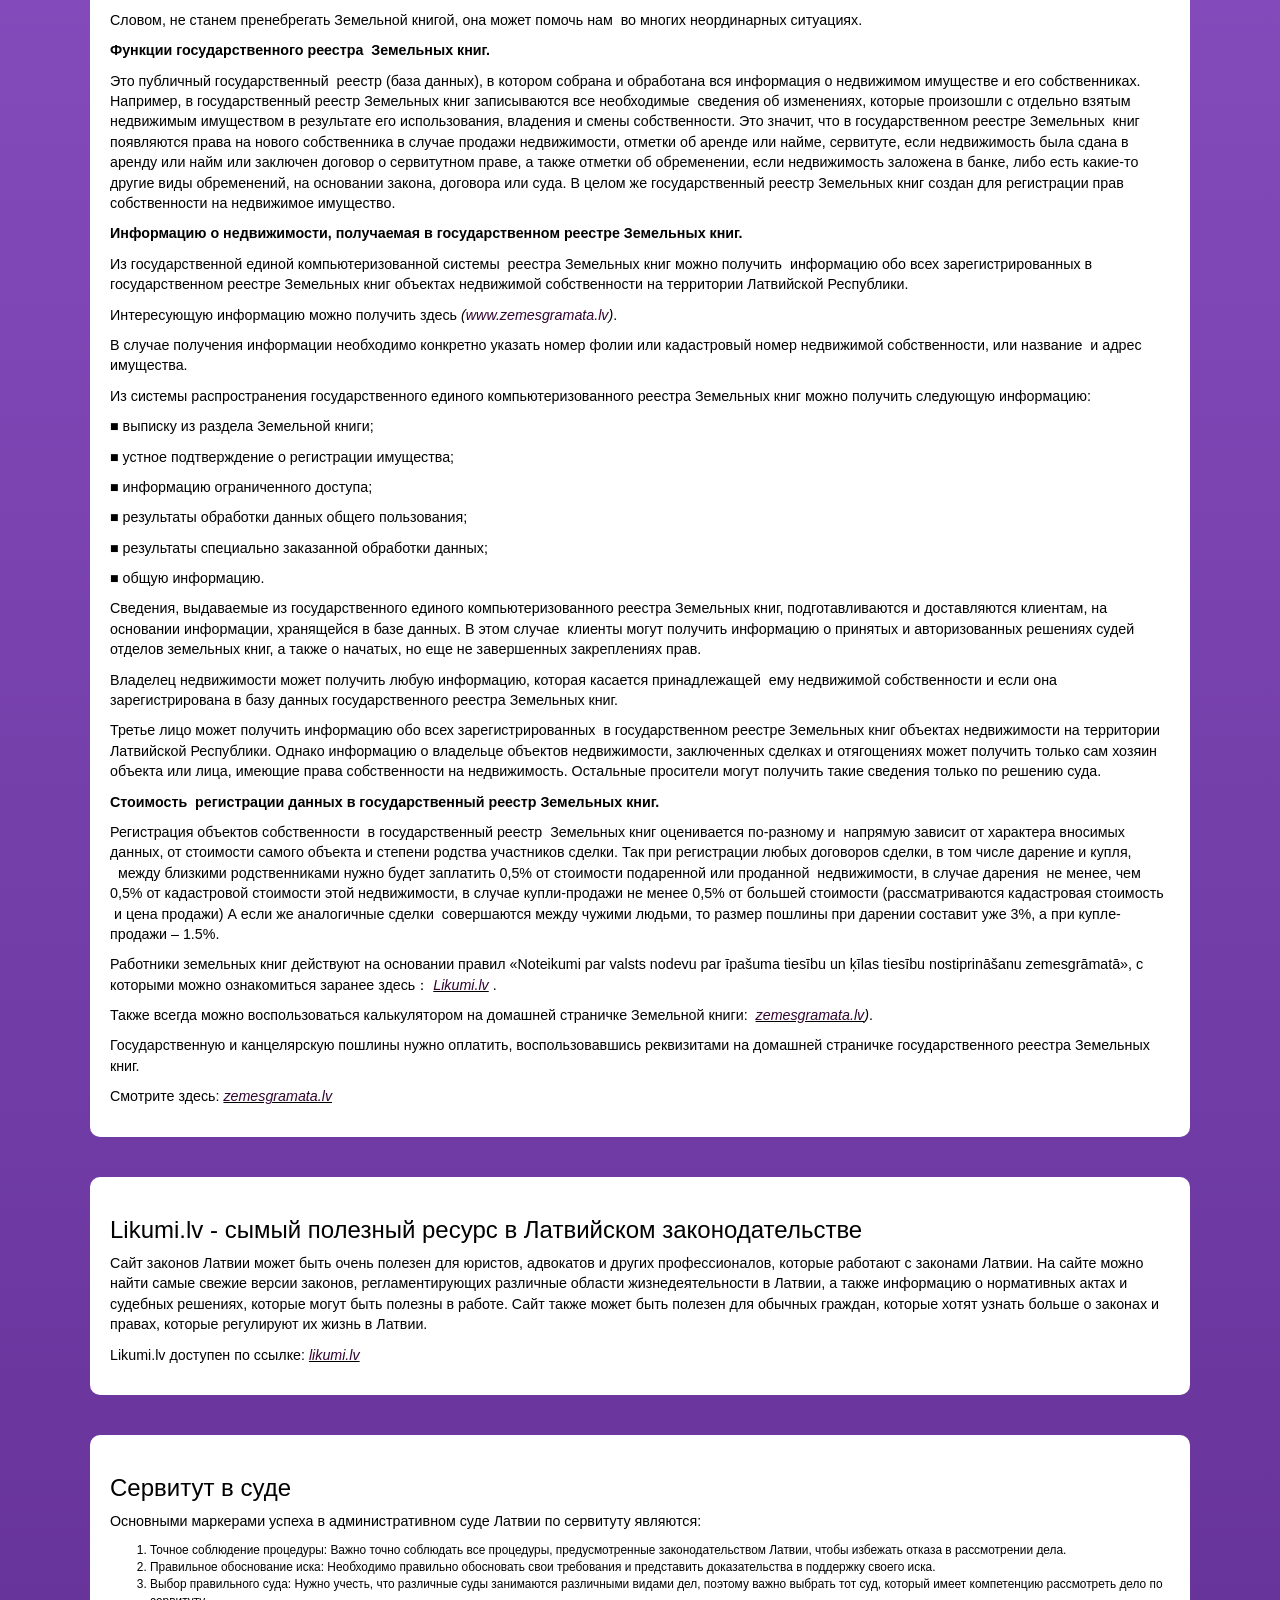
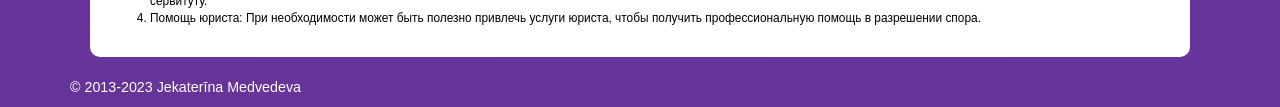
==== commit 3422d402: "update" ====
--- a/index.html
+++ b/index.html
@@ -51,7 +51,7 @@
                 <div class="col-md-12">
                     <h1>Consulting Agency</h1>
                     <p>Компания, предоставляющая юридические и консалтинговые услуги на латвийском рынке с 2005 года. Ее клиентами уже как более 20 лет бессменно являются юридические и физические лица Даугавпилсского региона и Латгалии.
-                        Consulting agency предлагает широкий спектр услуг в разных сферах права, в том числе в сферах семейного, договорного, трудового, гражданского, административного, коммерческого, земельного и иммиграционного права.
+                        Consulting agency предлагает широкий спектр услуг в разных сферах права, в том числе в сферах семейного, договорного, гражданского, коммерческого, земельного и иммиграционного права.
                         Основные принципы нашей деятельности это – профессионализм, быстрота, и что немаловажно – ответственность за выполняемую работу.
                         С каждым клиентом работу ведем индивидуально, выбирая наиболее эффективные методы решения проблемы.
                         Мы будем рады оказать Вам квалифицированную помощь в кратчайшие сроки и по приемлемым для Вас ценам.
@@ -61,8 +61,8 @@
                         Сегодня к постоянным клиентам фирмы добавились клиенты из бывших стран СНГ и латвийские граждане, работающие в настоящее время в Европе.
                     </p>
                     <h3>Преимущества работы с нами:</h3>
-                    <p>На дворе 18 год XXI века и мы это прекрасно понимаем, поэтому организовали работу так, что нет никаких проблем использовать Messenger, Telegram, Skype и Viber.
-                        Вы далеко и не можете приехать? Не проблема - мы принимаем оплату через PayPal, а так же можем организовать полностью удаленный рабочий процесс.
+                    <p>На дворе 23 год XXI века и мы это прекрасно понимаем, поэтому организовали работу так, что нет никаких проблем использовать Messenger, Telegram, Whatsapp, Skype и Viber, а так же коференции в Teams и Zoom.
+                        Вы далеко и не можете приехать? Не проблема - мы принимаем оплату через Swedbank (платежи SEPA доступны по всей Европе), а так же можем организовать полностью удаленный рабочий процесс.
                         Присутвуем в социальных сетях, так что любой ваш отзыв смело будет принят к сведению и учтен.
                         И вообще, атмосфера у нас крайне дружелюбная, обращайтесь и мы сделаем для вас все что в наших силах и более того.
                     </p>
@@ -91,14 +91,13 @@
                     <ul>
                         <li>Представление интересов клиента в судебных инстанциях;</li>
                         <li>Подготовка мировых соглашений;</li>
-                        <li>Разрешение трудовых споров;</li>
                         <li>Разрешение споров между сторонами без обращения в судебные инстанции (медиация);</li>
                     </ul>
                 </div>
                 <div class="col-md-4">
                     <h3>Коммерческое право</h3>
                     <ul>
-                        <li>Регистрация предприятий в регистре предприятий и комплексное правовое сопровождение после их регистрации;</li>
+                        <li>Регистрация предприятий в регистре предприятий;</li>
                         <li>Подготовка документов к неплатежеспособности предприятий;</li>
                         <li>Закрытие предприятий;</li>
                     </ul>
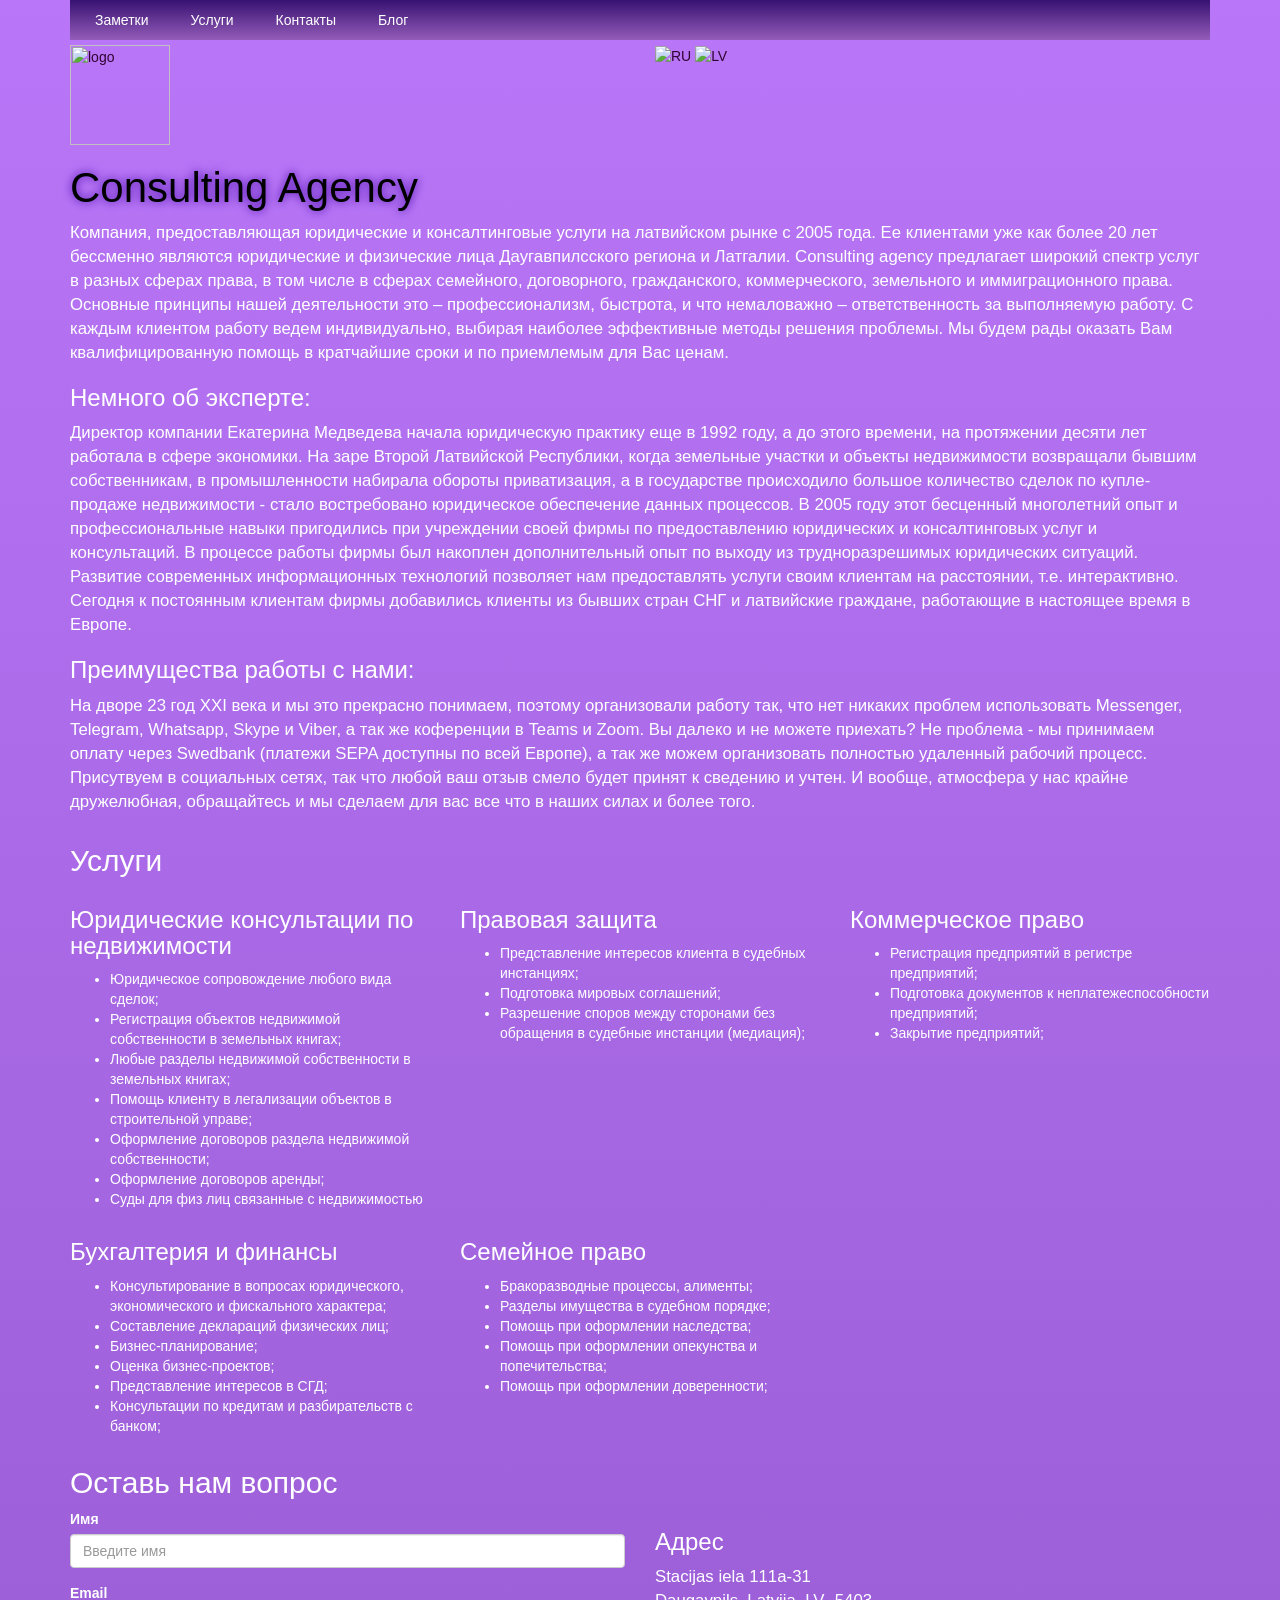
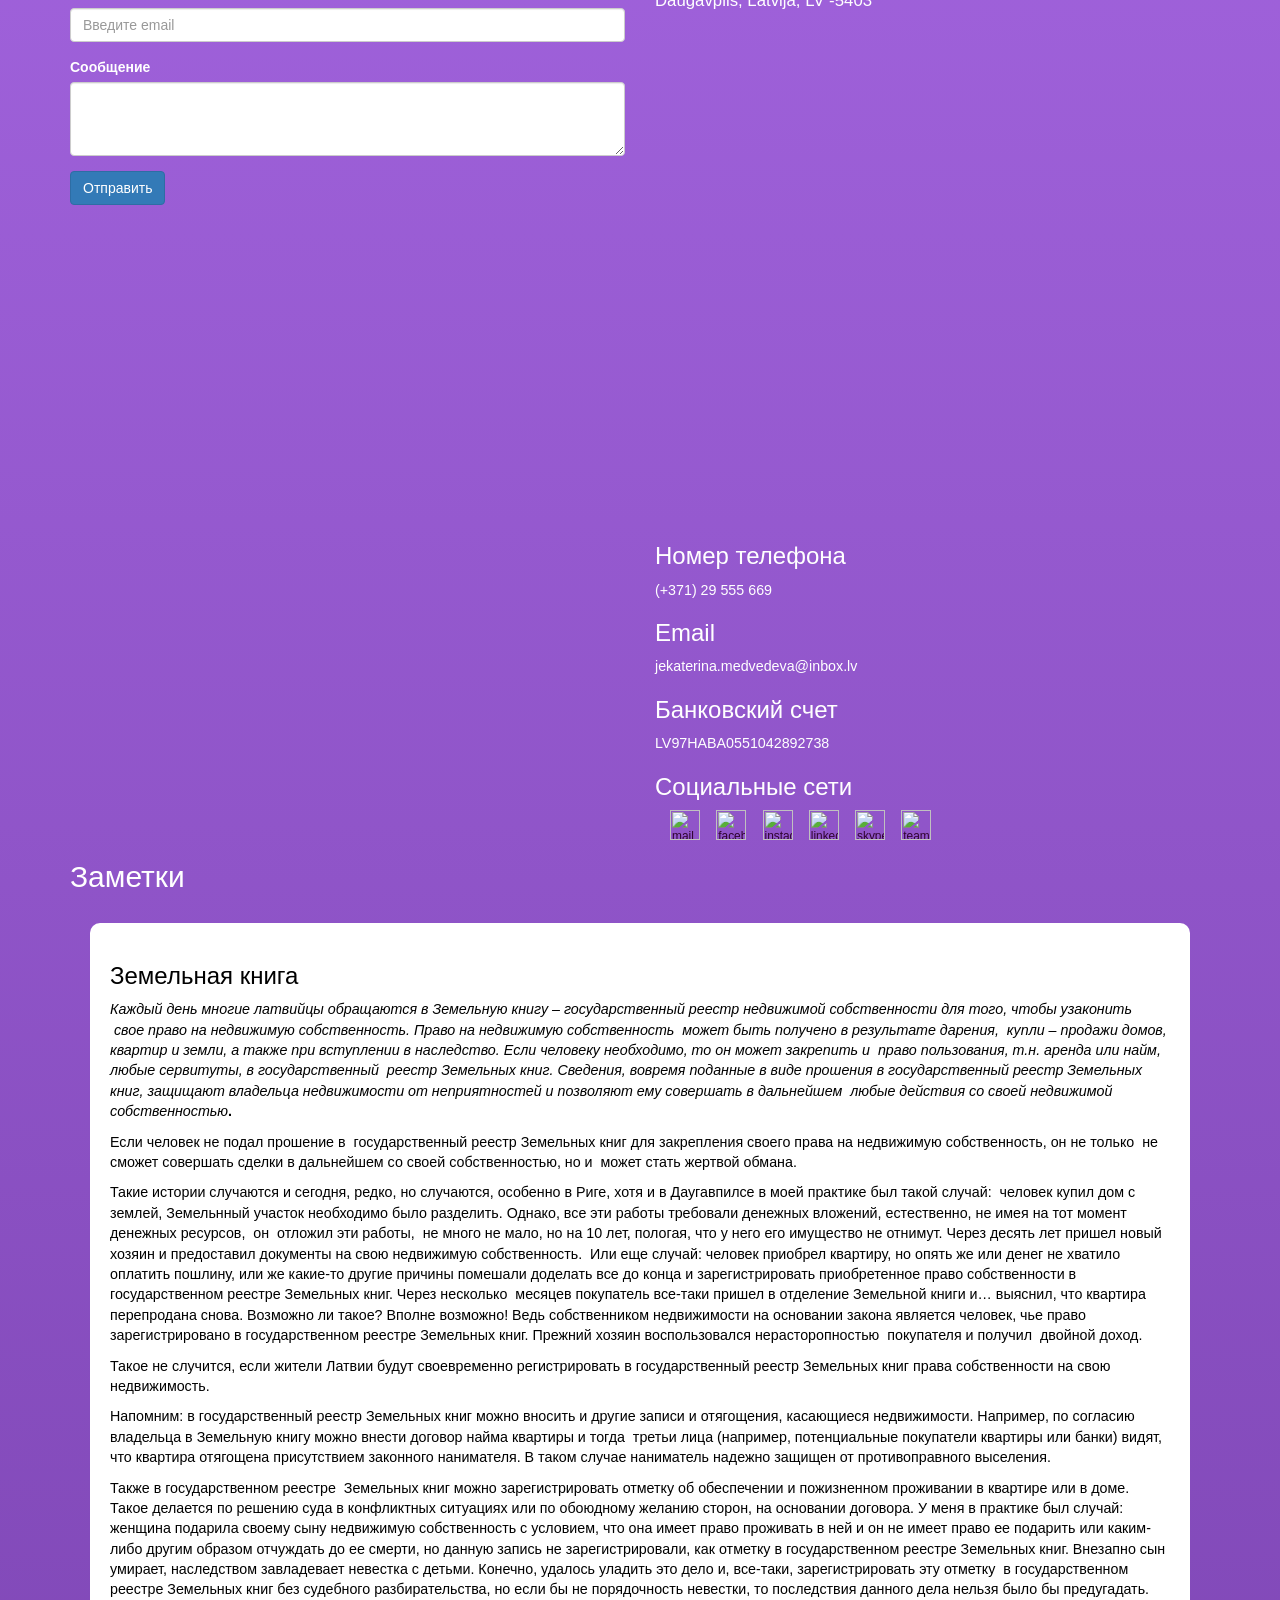
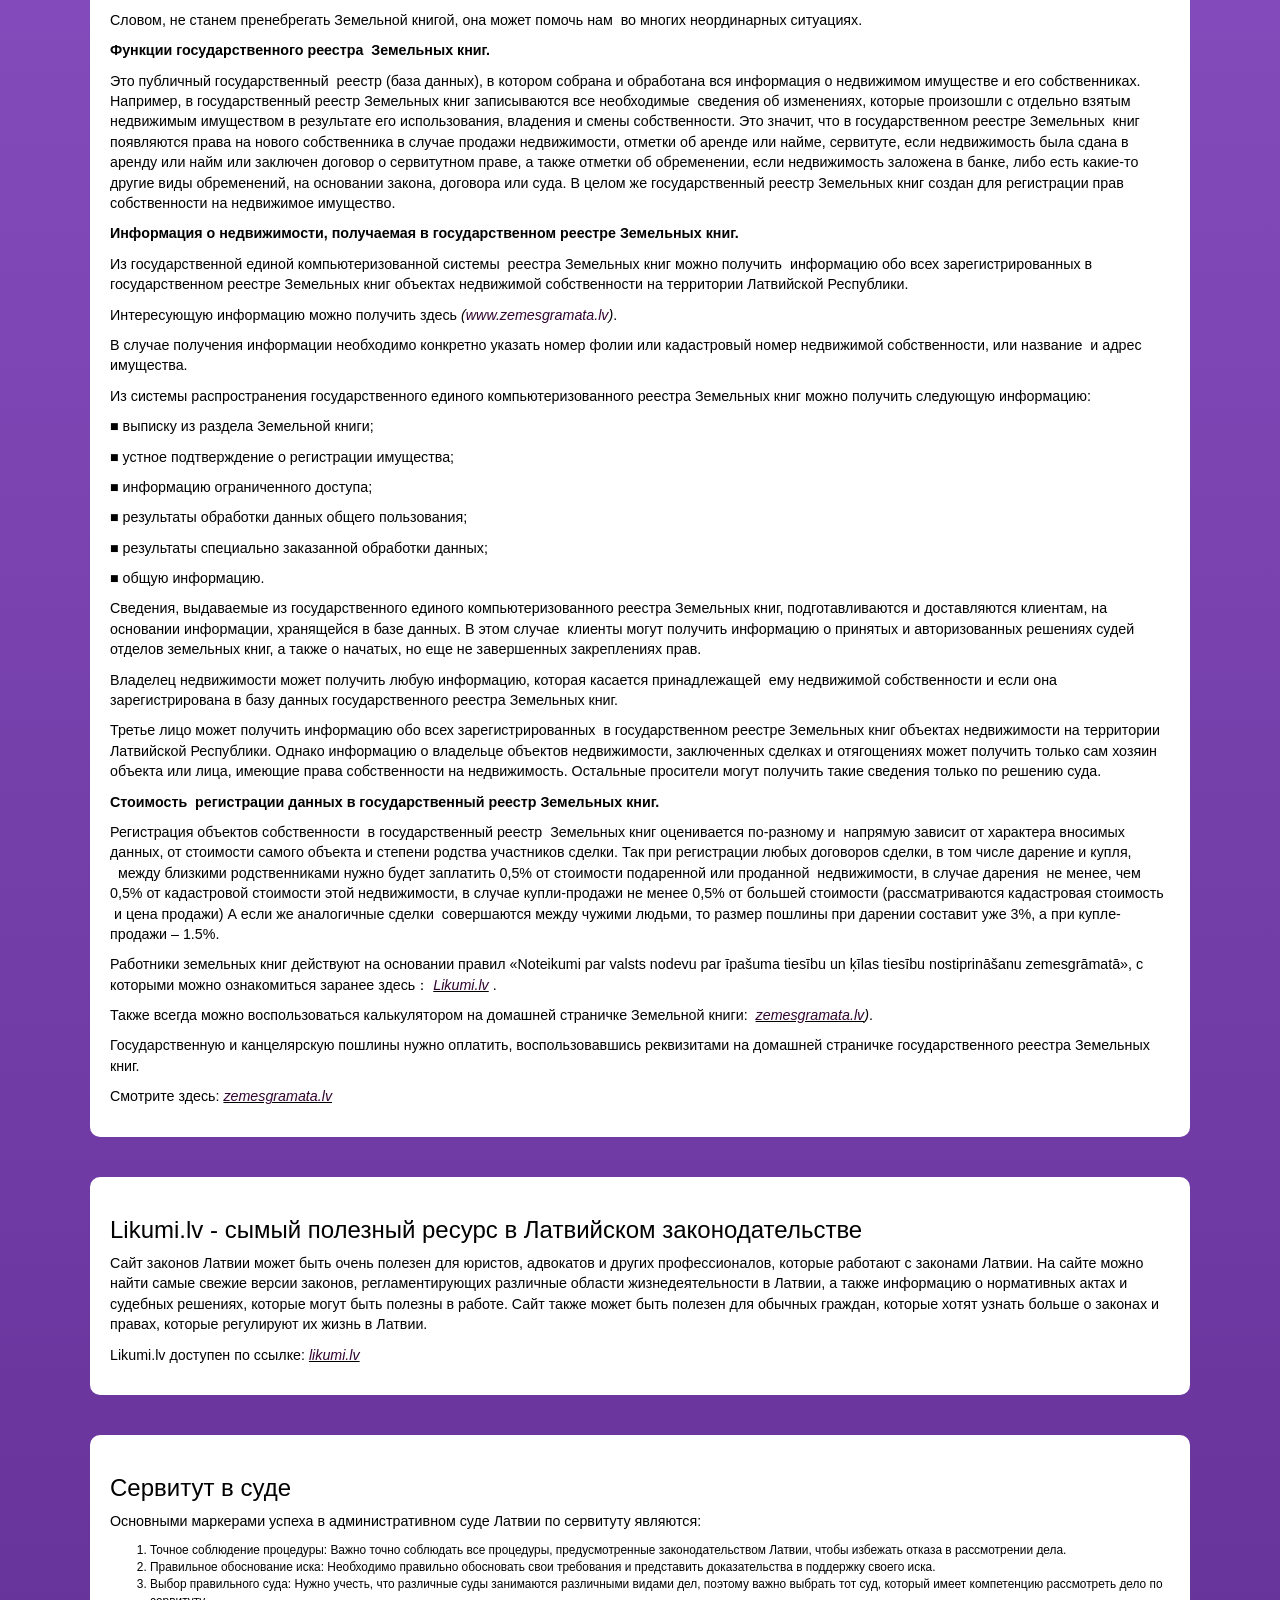
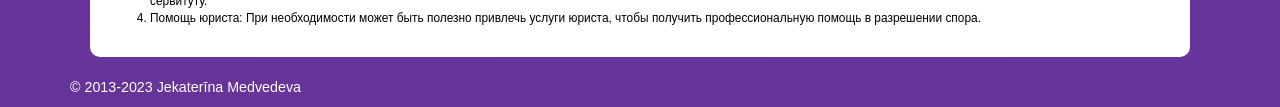
==== commit c7dd2597: "fixed typos" ====
--- a/index.html
+++ b/index.html
@@ -230,7 +230,7 @@
                             <p>Словом, не станем пренебрегать Земельной книгой, она может помочь нам &nbsp;во многих неординарных ситуациях.</p>                  
                             <p><strong>Функции государственного реестра </strong><strong>&nbsp;Земельн</strong><strong>ых</strong><strong> книг</strong><strong>.</strong></p>                  
                             <p>Это публичный государственный &nbsp;реестр (база данных), в котором собрана и обработана вся информация о недвижимом имуществе и его собственниках. Например, в государственный реестр Земельных книг записываются все необходимые &nbsp;сведения об изменениях, которые произошли с отдельно взятым недвижимым имуществом в результате его использования, владения и смены собственности. Это значит, что в государственном реестре Земельных&nbsp; книг появляются права на нового собственника в случае продажи недвижимости, отметки об аренде или найме, сервитуте, если недвижимость была сдана в аренду или найм или заключен договор о сервитутном праве, а также отметки об обременении, если недвижимость заложена в банке, либо есть какие-то другие виды обременений, на основании закона, договора или суда. В целом же государственный реестр Земельных книг создан для регистрации прав собственности на недвижимое имущество.</p>                  
-                            <p><strong>И</strong><strong>нформацию о недвижимости</strong><strong>, получаемая в государственном реестре </strong><strong>Земельн</strong><strong>ых</strong><strong> книг</strong><strong>.</strong></p>                  
+                            <p><strong>Информация о недвижимости, получаемая в государственном реестре Земельных книг.</strong></p>                  
                             <p>Из государственной единой компьютеризованной системы &nbsp;реестра Земельных книг можно получить &nbsp;информацию обо всех зарегистрированных в государственном реестре Земельных книг объектах недвижимой собственности на территории Латвийской Республики.</p>                  
                             <p>Интересующую информацию можно получить здесь <em>(<a href="http://www.zemesgramata.lv/" target="_blank">www.zemesgramata.lv</a>)</em>.</p>                  
                             <p>В случае получения информации необходимо конкретно указать номер фолии или кадастровый номер недвижимой собственности, или название &nbsp;и адрес имущества.</p>                  
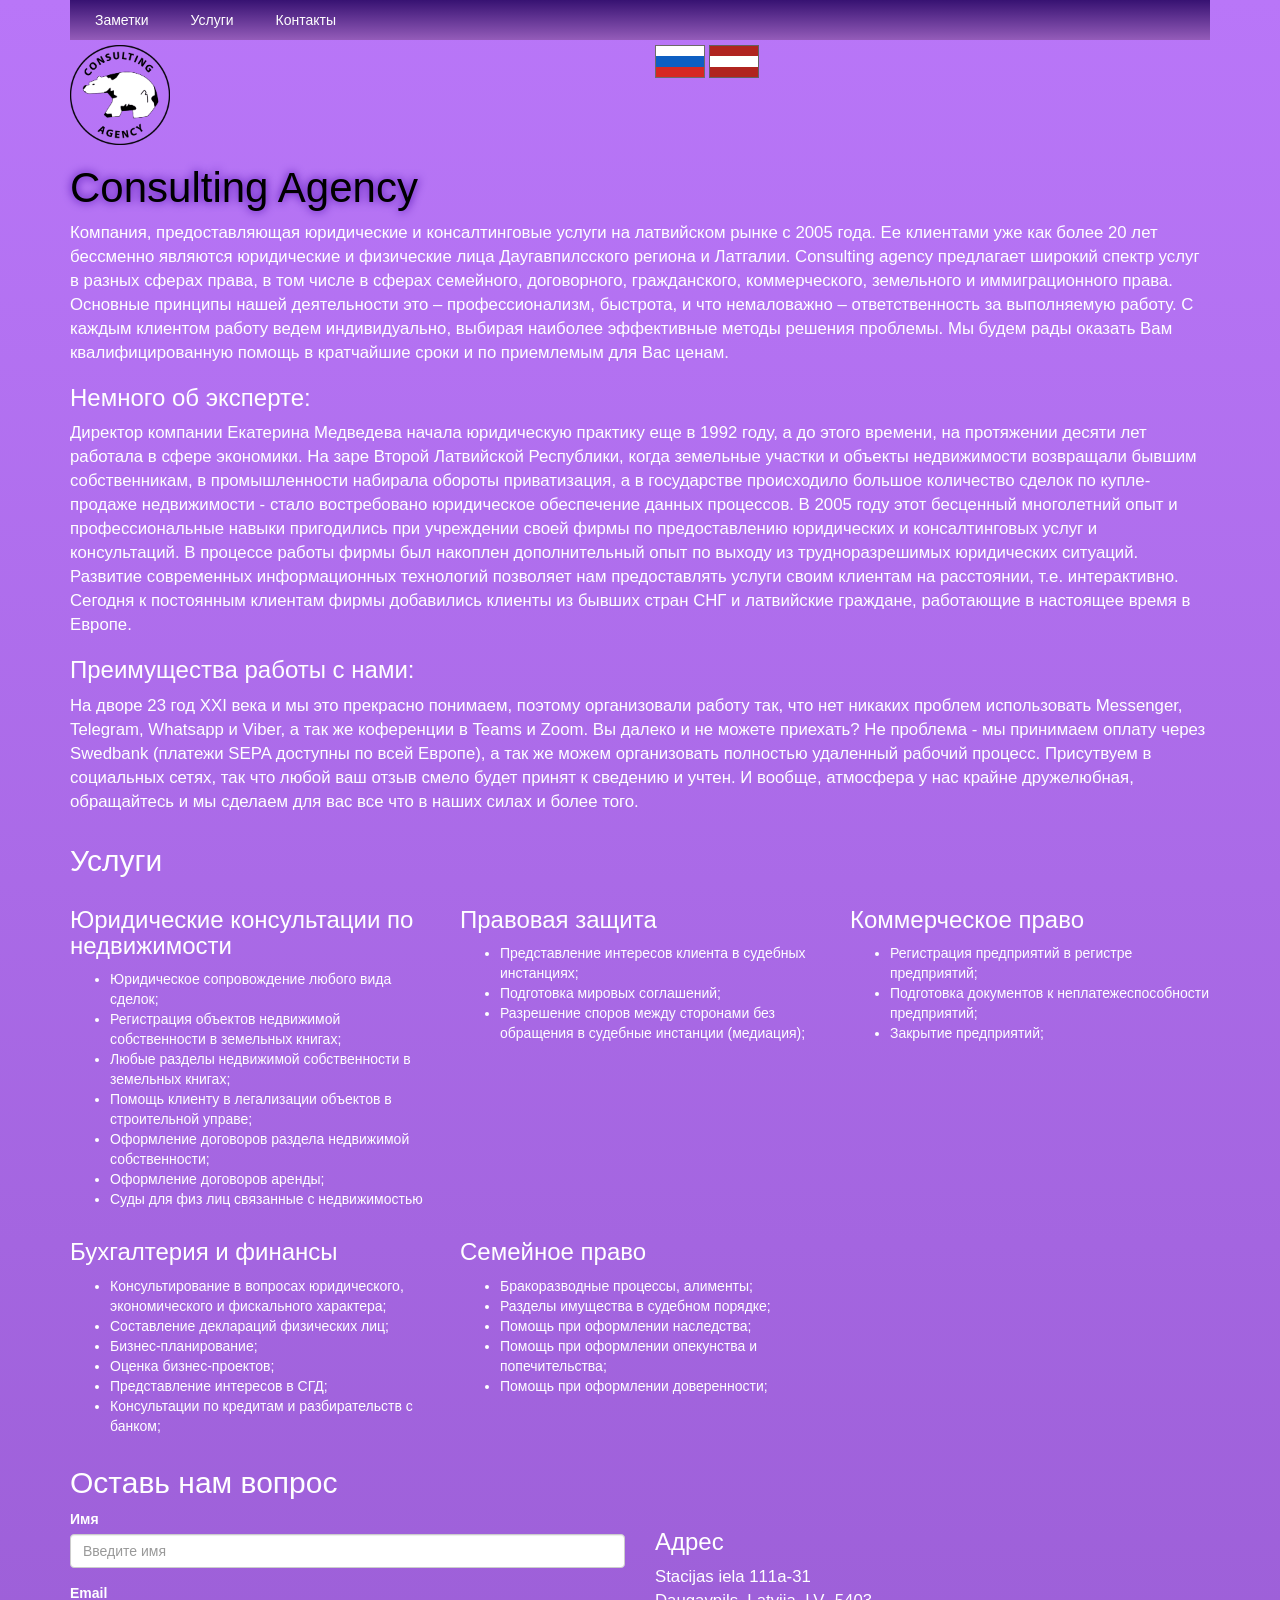
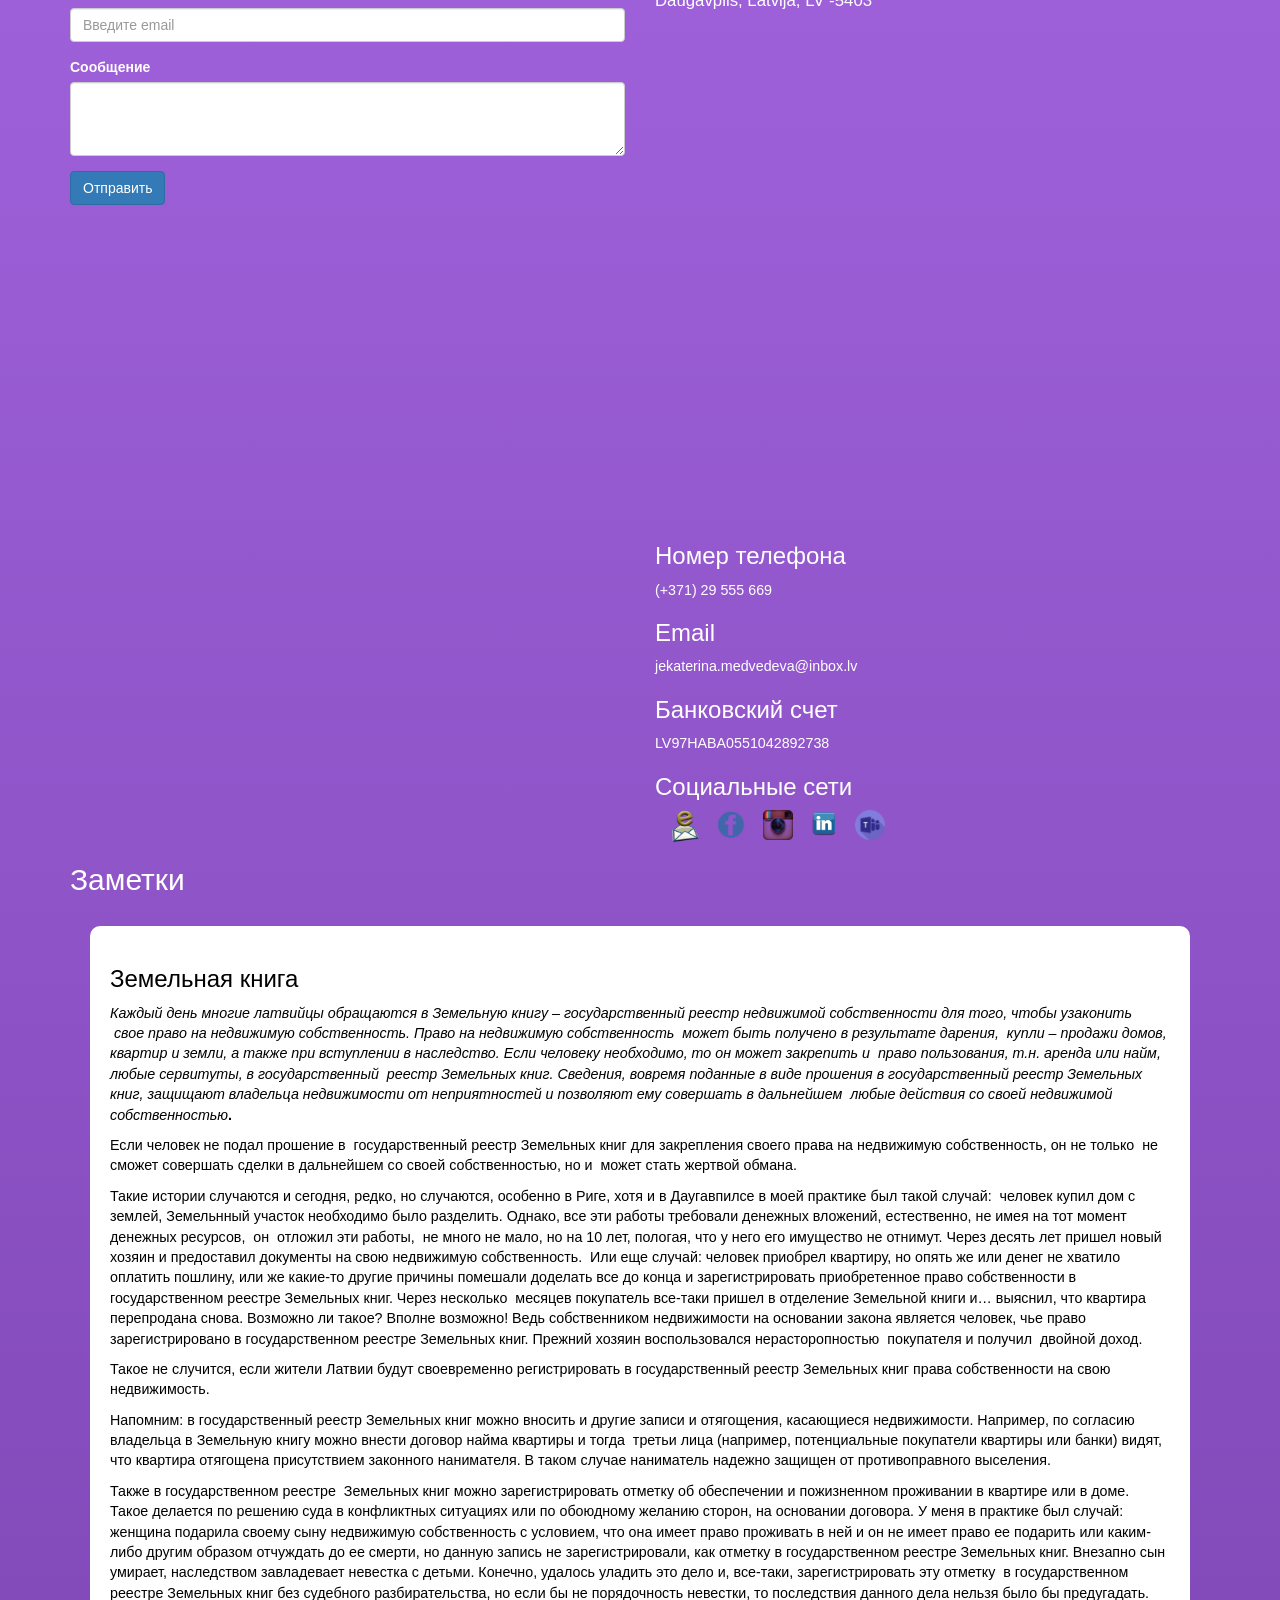
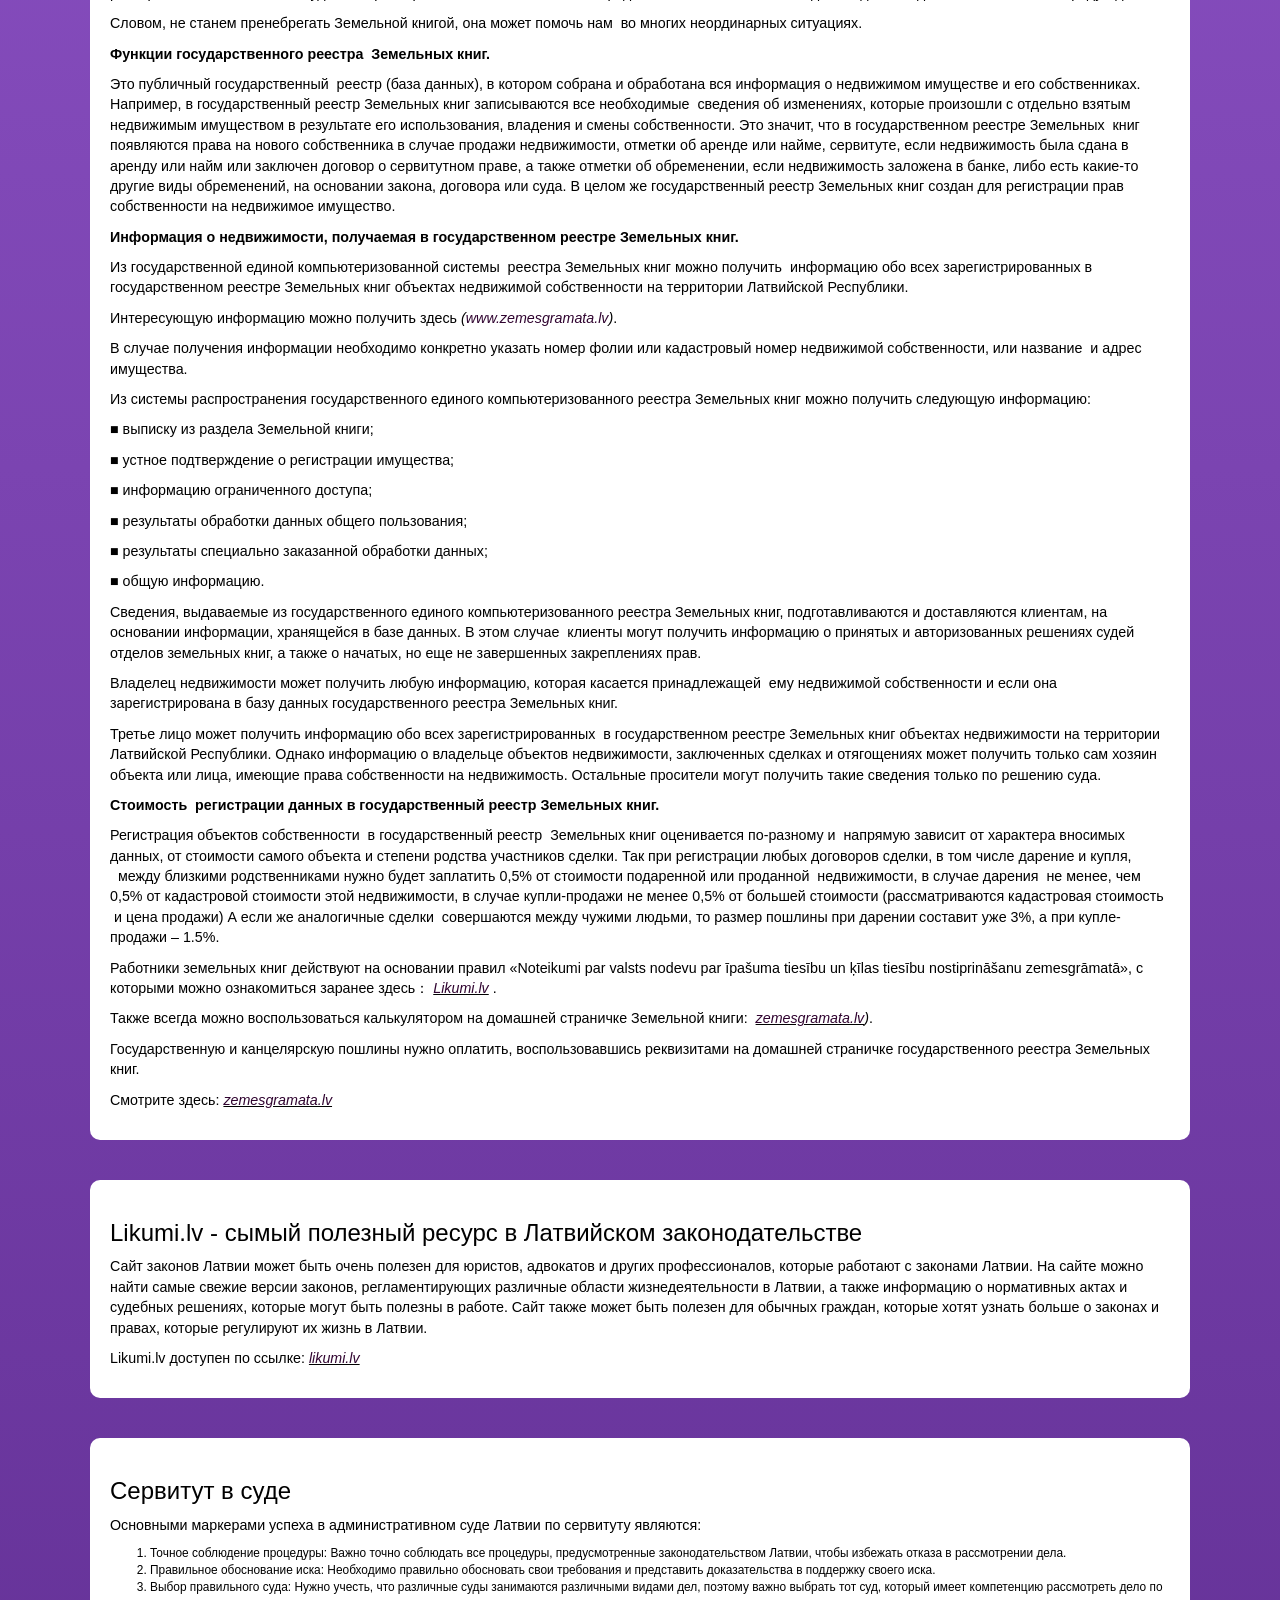
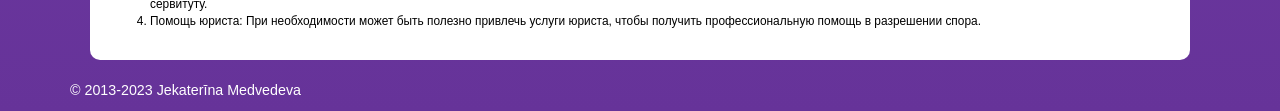
==== commit ed77102d: "removed skype logo and Blog link" ====
--- a/index.html
+++ b/index.html
@@ -29,7 +29,6 @@
                         <li role="presentation"><a href="#articles">Заметки</a></li>
                         <li role="presentation"><a href="#services">Услуги</a></li>
                         <li role="presentation"><a href="#contacts">Контакты</a></li>
-                        <li role="presentation"><a href="http://health.consulting.lv">Блог</a></li>
                     </ul>
                 </nav>
                 <div class="row">
@@ -61,7 +60,7 @@
                         Сегодня к постоянным клиентам фирмы добавились клиенты из бывших стран СНГ и латвийские граждане, работающие в настоящее время в Европе.
                     </p>
                     <h3>Преимущества работы с нами:</h3>
-                    <p>На дворе 23 год XXI века и мы это прекрасно понимаем, поэтому организовали работу так, что нет никаких проблем использовать Messenger, Telegram, Whatsapp, Skype и Viber, а так же коференции в Teams и Zoom.
+                    <p>На дворе 23 год XXI века и мы это прекрасно понимаем, поэтому организовали работу так, что нет никаких проблем использовать Messenger, Telegram, Whatsapp и Viber, а так же коференции в Teams и Zoom.
                         Вы далеко и не можете приехать? Не проблема - мы принимаем оплату через Swedbank (платежи SEPA доступны по всей Европе), а так же можем организовать полностью удаленный рабочий процесс.
                         Присутвуем в социальных сетях, так что любой ваш отзыв смело будет принят к сведению и учтен.
                         И вообще, атмосфера у нас крайне дружелюбная, обращайтесь и мы сделаем для вас все что в наших силах и более того.
@@ -188,12 +187,6 @@
                     <div class="col-md-1">
                         <a href="https://www.linkedin.com/company/sia-consulting-agency/">
                             <img src="images/linkedin.png" width="30px" alt="linkedin">
-                        </a>
-                    </div>
-                    <div class="col-md-1">
-                        <!-- skype -->
-                        <a href="skype:persja1509?chat">
-                            <img src="images/skype.png" width="30px" alt="skype">
                         </a>
                     </div>
                     <div class="col-md-1">
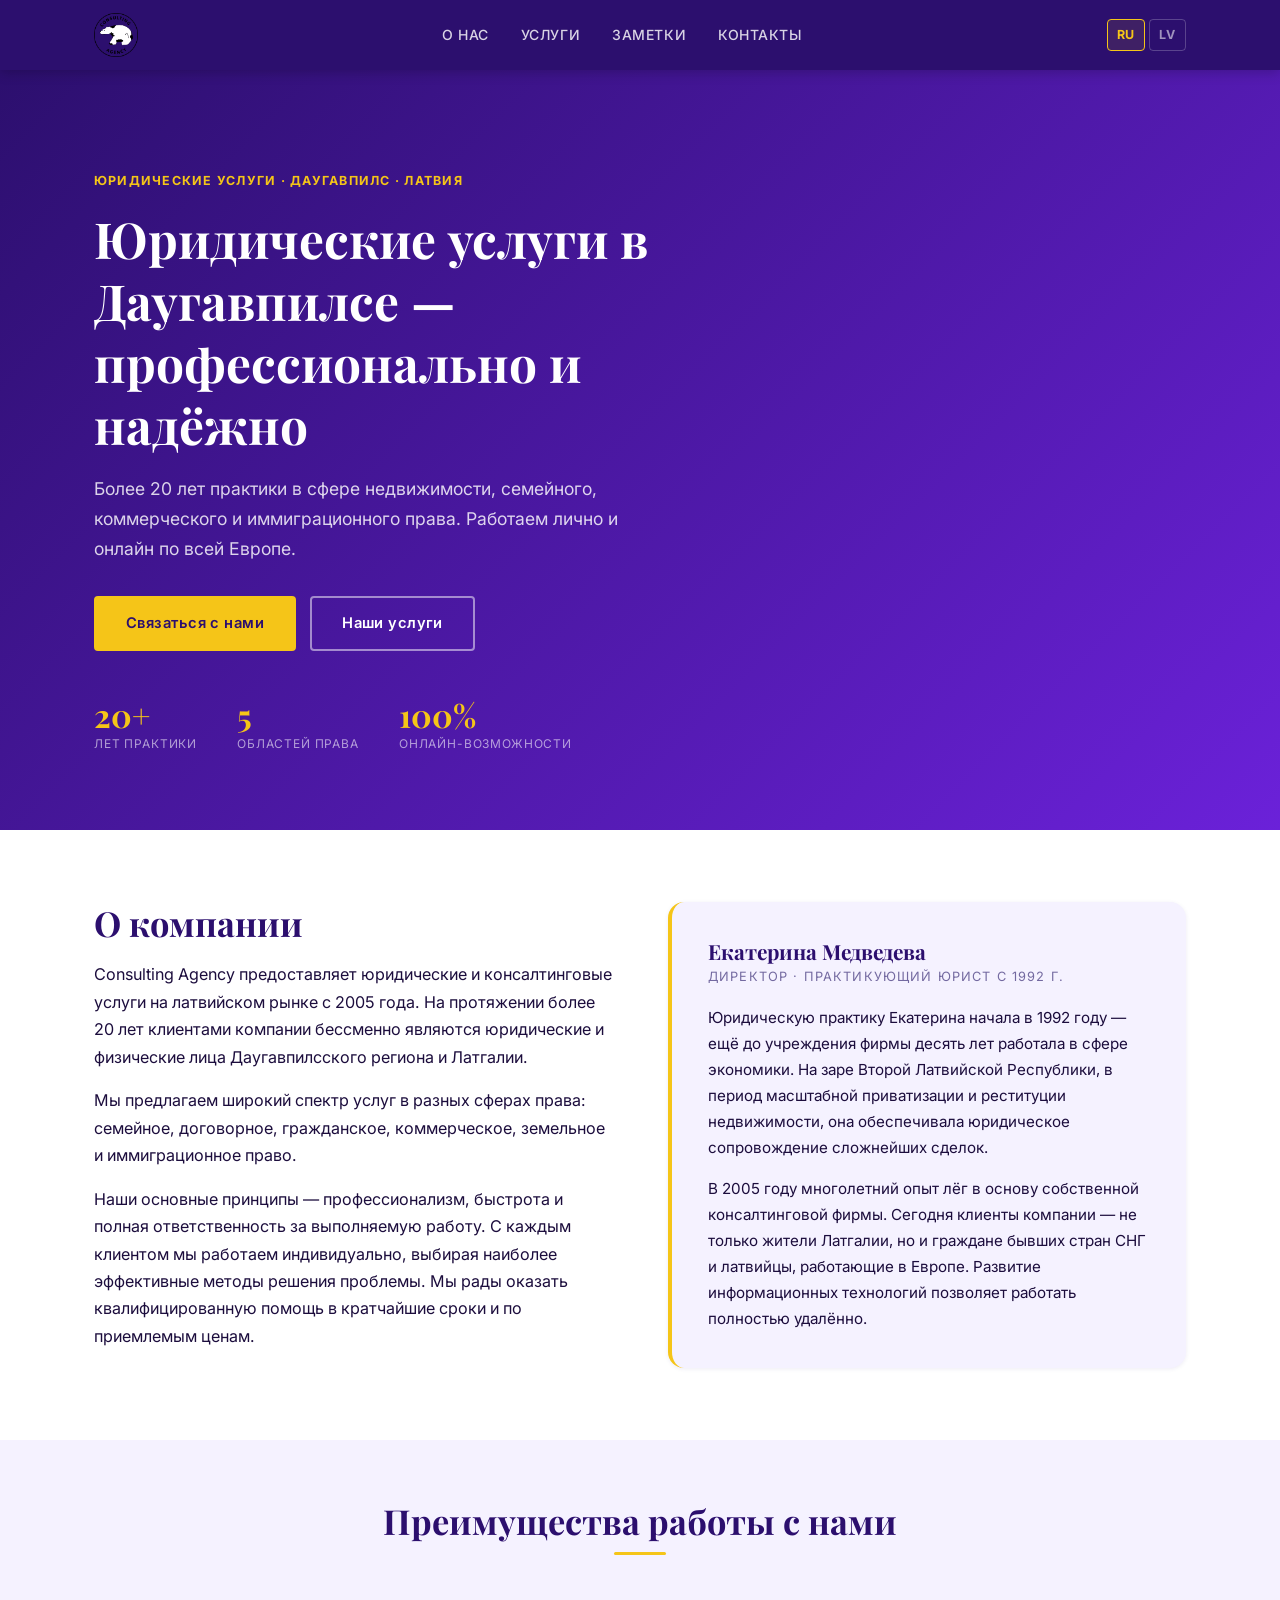
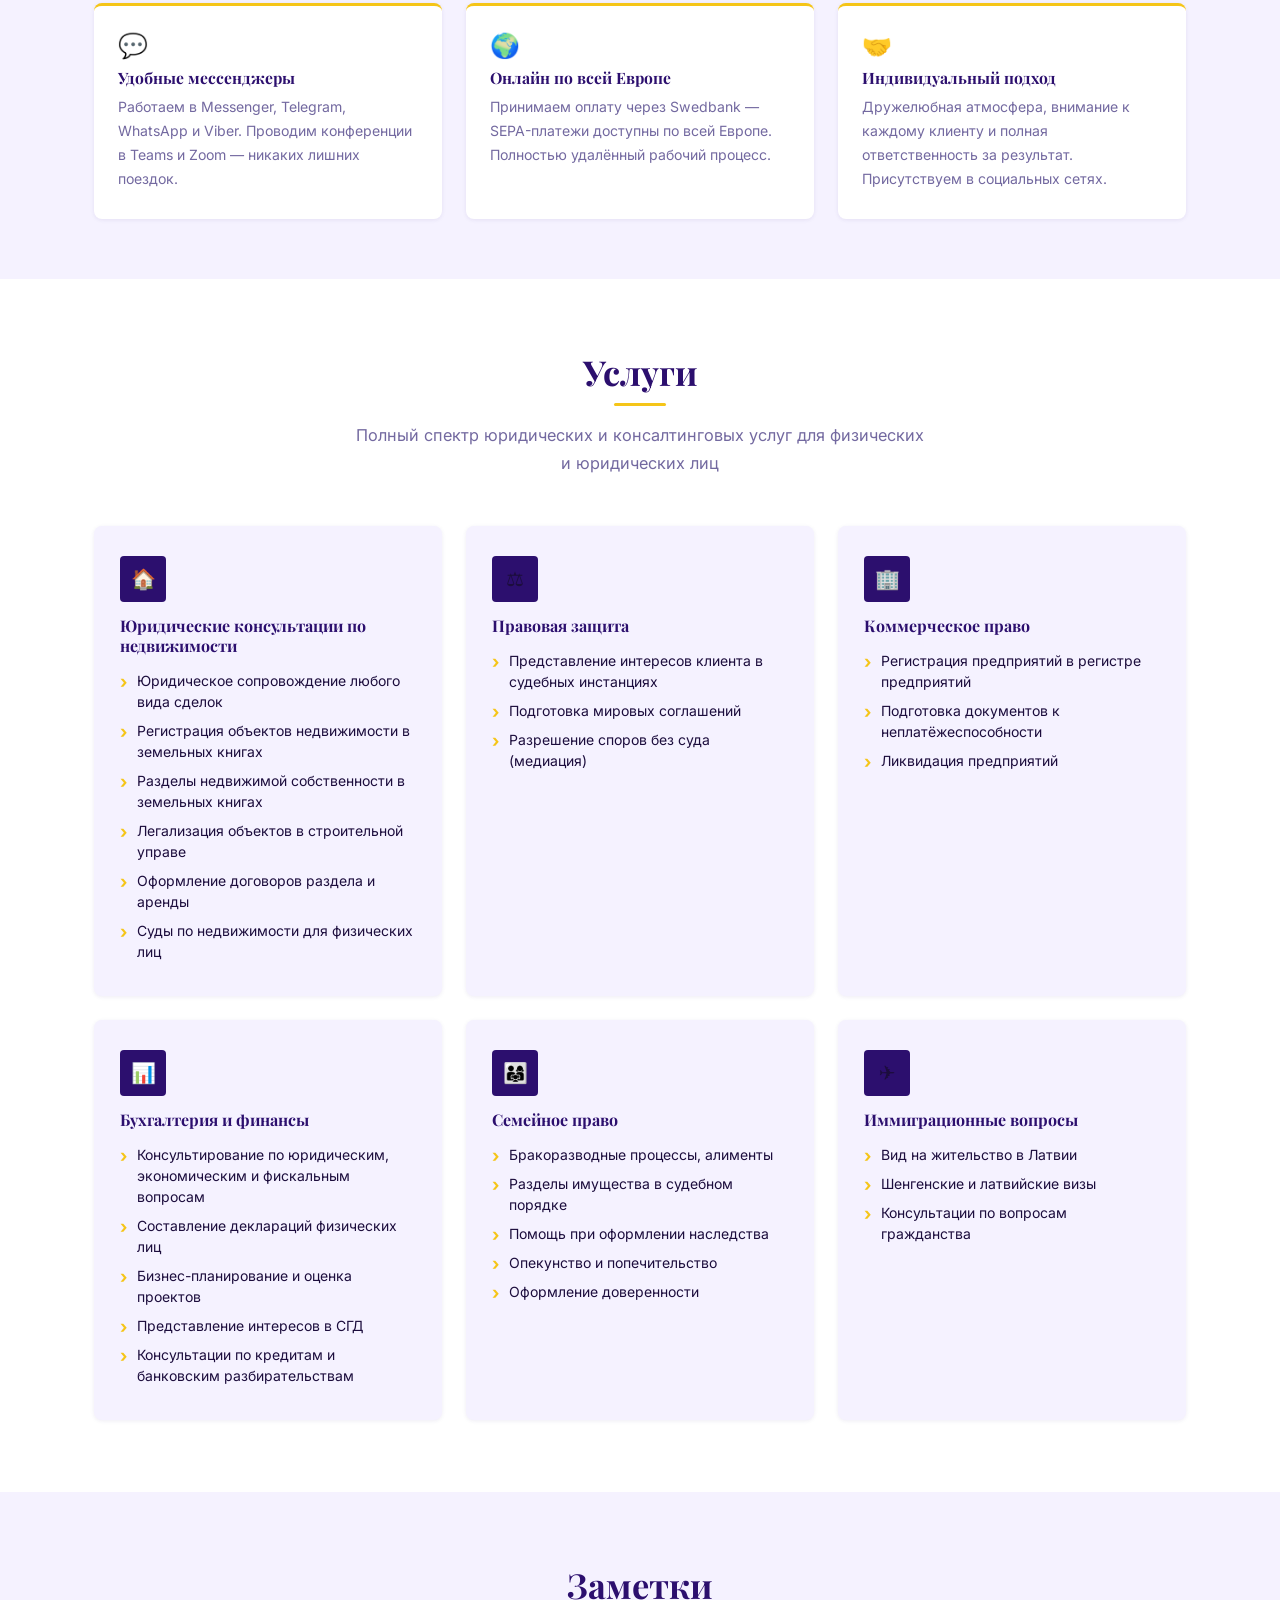
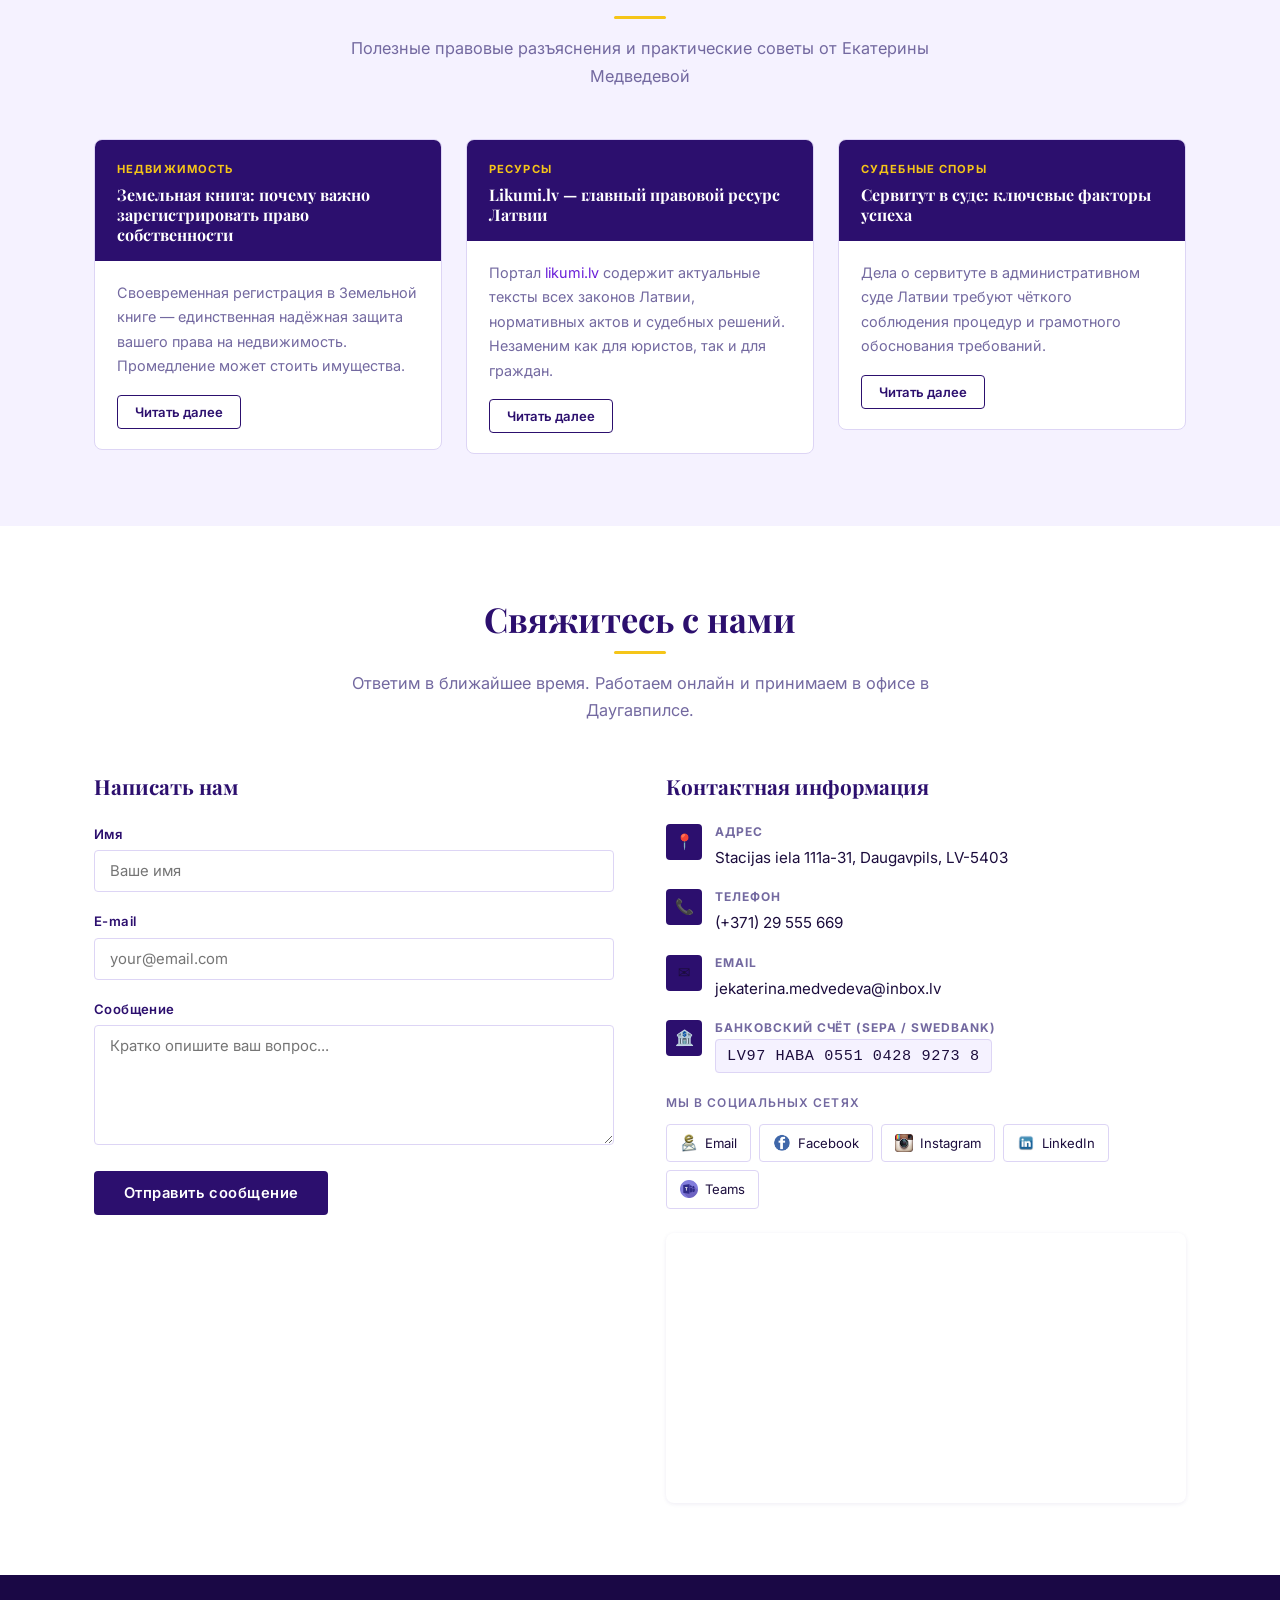
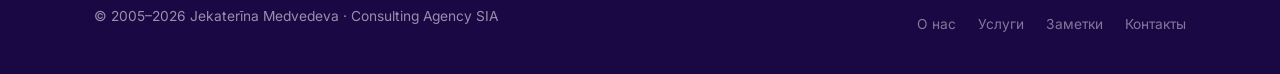
==== commit e54537da: "reworked website entirely, added seo optimization" ====
--- a/index.html
+++ b/index.html
@@ -1,285 +1,485 @@
-<html>
-    <head>
-        <meta charset="utf-8">
-        <meta name = "viewport" content = "width=device-width, initial-scale=1">
-        <link rel="stylesheet" href="https://maxcdn.bootstrapcdn.com/bootstrap/3.3.7/css/bootstrap.min.css">
-        <link rel="stylesheet" href="https://maxcdn.bootstrapcdn.com/font-awesome/4.7.0/css/font-awesome.min.css">
-        <script async src="https://www.googletagmanager.com/gtag/js?id=UA-121857304-1"></script>
-        <script>
-        window.dataLayer = window.dataLayer || [];
-        function gtag(){dataLayer.push(arguments);}
-        gtag('js', new Date());
-
-        gtag('config', 'UA-121857304-1');
-        </script>
-        <meta http-equiv="content-type" content="text/html; charset=utf-8" />
-        <meta name="viewport" content="width-device-width, initial-scale=1.0"/>
-        <meta http-equiv="X-UA-Compatible" content="IE=edge">
-        <title>Consulting agency - юридические услуги в Даугавпилсе и Латвии</title>
-        <meta name="keywords" content="юридические услуги в Даугавпилсе Латвии Риге, юрист юридическая практика в Даугавпилсе Латвии Риге,вид на жительство в Латвии,шенгенские визы, латвийские визы" />
-        <meta name="description" content="юридические услуги в Даугавпилсе Латвии Риге, юрист юридическая практика в Даугавпилсе Латвии Риге,вид на жительство в Латвии, шенгенские визы, латвийские визы" />
-        <link rel="shortcut icon" href="images/favicon.ico" type="image/x-icon">
-        <link rel="stylesheet" type="text/css" href="styles.css">
-    </head>
-    <body> 
-        <header>
-            <div class="container">
-                <nav>
-                    <ul class="nav nav-pills">
-                        <li role="presentation"><a href="#articles">Заметки</a></li>
-                        <li role="presentation"><a href="#services">Услуги</a></li>
-                        <li role="presentation"><a href="#contacts">Контакты</a></li>
-                    </ul>
-                </nav>
-                <div class="row">
-                    <div class="col-md-6">
-                        <div class="logo">
-                            <a href="index.html"><img src="images/logo.png" width="100px" alt="logo"></a>
-                        </div>
-                    </div>
-                    <div class="col-md-6">
-                        <div class="language">
-                            <a href="index.html"><img src="images/rus.png" alt="RU"></a>
-                            <a href="index-LV.html"><img src="images/lat.png" alt="LV"></a>
-                        </div>
-                    </div>
-                </div>
-        </header>
-        <div class="container">
-            <div class="row">
-                <div class="col-md-12">
-                    <h1>Consulting Agency</h1>
-                    <p>Компания, предоставляющая юридические и консалтинговые услуги на латвийском рынке с 2005 года. Ее клиентами уже как более 20 лет бессменно являются юридические и физические лица Даугавпилсского региона и Латгалии.
-                        Consulting agency предлагает широкий спектр услуг в разных сферах права, в том числе в сферах семейного, договорного, гражданского, коммерческого, земельного и иммиграционного права.
-                        Основные принципы нашей деятельности это – профессионализм, быстрота, и что немаловажно – ответственность за выполняемую работу.
-                        С каждым клиентом работу ведем индивидуально, выбирая наиболее эффективные методы решения проблемы.
-                        Мы будем рады оказать Вам квалифицированную помощь в кратчайшие сроки и по приемлемым для Вас ценам.
-                    </p>
-                    <h3>Немного об эксперте:</h3>
-                    <p>Директор компании Екатерина Медведева начала юридическую практику еще в 1992 году, а до этого времени, на протяжении десяти лет работала в сфере экономики. На заре Второй Латвийской Республики, когда земельные участки и объекты недвижимости возвращали бывшим собственникам, в промышленности набирала обороты приватизация, а в государстве происходило большое количество сделок по купле-продаже недвижимости - стало востребовано юридическое обеспечение данных процессов. В 2005 году этот бесценный многолетний опыт и профессиональные навыки пригодились при учреждении своей фирмы по предоставлению юридических и консалтинговых услуг и консультаций. В процессе работы фирмы был накоплен дополнительный опыт по выходу из трудноразрешимых юридических ситуаций. Развитие современных информационных технологий позволяет нам предоставлять услуги своим клиентам на расстоянии, т.е. интерактивно.
-                        Сегодня к постоянным клиентам фирмы добавились клиенты из бывших стран СНГ и латвийские граждане, работающие в настоящее время в Европе.
-                    </p>
-                    <h3>Преимущества работы с нами:</h3>
-                    <p>На дворе 23 год XXI века и мы это прекрасно понимаем, поэтому организовали работу так, что нет никаких проблем использовать Messenger, Telegram, Whatsapp и Viber, а так же коференции в Teams и Zoom.
-                        Вы далеко и не можете приехать? Не проблема - мы принимаем оплату через Swedbank (платежи SEPA доступны по всей Европе), а так же можем организовать полностью удаленный рабочий процесс.
-                        Присутвуем в социальных сетях, так что любой ваш отзыв смело будет принят к сведению и учтен.
-                        И вообще, атмосфера у нас крайне дружелюбная, обращайтесь и мы сделаем для вас все что в наших силах и более того.
-                    </p>
-                </div>
-            </div>
-            <div class="row" id="services">
-                <div class="col-md-12">
-                    <h2>Услуги</h2>
-                </div>
-            </div>
-            <div class="row">
-                <div class="col-md-4">
-                    <h3>Юридические консультации по недвижимости</h3>
-                    <ul>
-                        <li>Юридическое сопровождение любого вида сделок;</li>
-                        <li>Регистрация объектов недвижимой собственности в земельных книгах;</li>
-                        <li>Любые разделы недвижимой собственности в земельных книгах;</li>
-                        <li>Помощь клиенту в легализации объектов в строительной управе;</li>
-                        <li>Оформление договоров раздела недвижимой собственности;</li>
-                        <li>Оформление договоров аренды;</li>
-                        <li>Суды для физ лиц связанные с недвижимостью</li>
-                    </ul>
-                </div>
-                <div class="col-md-4">
-                    <h3>Правовая защита</h3>
-                    <ul>
-                        <li>Представление интересов клиента в судебных инстанциях;</li>
-                        <li>Подготовка мировых соглашений;</li>
-                        <li>Разрешение споров между сторонами без обращения в судебные инстанции (медиация);</li>
-                    </ul>
-                </div>
-                <div class="col-md-4">
-                    <h3>Коммерческое право</h3>
-                    <ul>
-                        <li>Регистрация предприятий в регистре предприятий;</li>
-                        <li>Подготовка документов к неплатежеспособности предприятий;</li>
-                        <li>Закрытие предприятий;</li>
-                    </ul>
-                </div>
-            </div>
-            <div class="row">
-                <div class="col-md-4">
-                    <h3>Бухгалтерия и финансы</h3>
-                    <ul>
-                        <li>Консультирование в вопросах юридического, экономического и фискального характера;</li>
-                        <li>Составление деклараций физических лиц;</li>
-                        <li>Бизнес-планирование;</li>
-                        <li>Оценка бизнес-проектов;</li>
-                        <li>Представление интересов в СГД;</li>
-                        <li>Консультации по кредитам и разбирательств с банком;</li>
-                    </ul>
-                </div>
-
-
-                <div class="col-md-4">
-                    <h3>Семейное право</h3>
-                    <ul>
-                        <li>Бракоразводные процессы, алименты;</li>
-                        <li>Разделы имущества в судебном порядке;</li>
-                        <li>Помощь при оформлении наследства;</li>
-                        <li>Помощь при оформлении опекунства и попечительства;</li>
-                        <li>Помощь при оформлении доверенности;</li>
-                    </ul>
-                </div>
-
-                    </ul>
-                </div>
-            </div>
-        </div>
-        <div class="container" id="contacts">
-            <div class="row">
-                <div class="col-md-12">
-                    <h2>Оставь нам вопрос</h2>
-                </div>
-            </div>
-            <div class="row">
-                <div class="col-md-6">
-                    </script>
-                    <form action="mailto:jekaterina.medvedeva@inbox.lv" method="post" enctype="text/plain">
-                        <div class="form-group">
-                            <label for="name">Имя</label>
-                            <input type="text" class="form-control" id="name" name="name" placeholder="Введите имя">
-                        </div>
-                        <div class="form-group">
-                            <label for="email">Email</label>
-                            <input type="email" class="form-control" id="email" name="email" placeholder="Введите email">
-                        </div>
-                        <div class="form-group">
-                            <label for="message">Сообщение</label>
-                            <textarea class="form-control" id="message" name="message" rows="3"></textarea>
-                        </div>
-                        <button type="submit" class="btn btn-primary">Отправить</button>
-                    </form>
-                </div>
-
-                <div class="col-md-6">
-                    <h3>Адрес</h3>
-                    <p>Stacijas iela 111a-31<br>Daugavpils, Latvija, LV -5403</p>
-                    <p> <iframe width="100%" height="500px" frameborder="0" style="border:0" src="https://www.google.com/maps/embed/v1/place?q=111a%20Stacijas%20iela%2C%20Daugavpils%2C%20Daugavpils%20pils%C4%93ta%2C%20Latvijas%20Republika&key=AIzaSyC8jxQRJgV495TNDoHPRyB67vsFvUe_HB4"></iframe><br /><small></p>
-                    <h3>Номер телефона</h3>
-                    <p>(+371) 29 555 669</p>
-                    <h3>Email</h3>
-                    <p>jekaterina.medvedeva@inbox.lv</p>
-                    <h3>Банковский счет</h3>
-                    <p>LV97HABA0551042892738</p>
-
-                    <h3>Социальные сети</h3>
-                    <div class="col-md-1">
-                        <a href="mailto:jekaterina.medvedeva@inbox.lv"> 
-                            <img src="images/emailanim.gif" width="30px" alt="mail">
-                        </a>
-                    </div>
-                    <div class="col-md-1">
-                        <a href="https://www.facebook.com/SIAConsultingAgency">
-                            <img src="images/facebook.png" width="30px" alt="facebook">
-                        </a>
-                    </div>
-                    <div class="col-md-1">
-                        <a href="https://www.instagram.com/consulting.agency.d/">
-                            <img src="images/instagram.png" width="30px" alt="instagram">
-                        </a>
-                    </div>
-                    <div class="col-md-1">
-                        <a href="https://www.linkedin.com/company/sia-consulting-agency/">
-                            <img src="images/linkedin.png" width="30px" alt="linkedin">
-                        </a>
-                    </div>
-                    <div class="col-md-1">
-                        <!-- teams -->
-                        <a href="https://teams.live.com/l/invite/FEA9JTDmdErSVDOwAM">
-                            <img src="images/teams.png" width="30px" alt="teams">
-                        </a>
-                    </div>
-                    
-                </div>
-            </div>
-            <div class="row">
-
-            </div>  
-        </div>
-        <section class="articles" id="articles">
-            <div class="container">
-                <div class="row">
-                    <div class="col-md-12">
-                        <h2>Заметки</h2>
-                    </div>
-                </div>
-                <div class="row">
-                    <div class="col-md-12">
-                        <div class="article">
-                            <h3> Земельная книга</h3>
-                            <p><em>Каждый день многие латвийцы обращаются в Земельную книгу &ndash; государственный реестр недвижимой собственности для того, чтобы узаконить &nbsp;свое право на недвижимую собственность. Право на недвижимую собственность&nbsp; может быть получено в результате дарения,&nbsp; купли &ndash; продажи домов, квартир и земли, а также при вступлении в наследство. Если человеку необходимо, то он может закрепить и&nbsp; право пользования, т.н. аренда или найм, любые сервитуты, в государственный&nbsp; реестр Земельных книг. Сведения, вовремя поданные в виде прошения в государственный реестр Земельных книг, защищают владельца недвижимости от неприятностей и позволяют ему совершать в дальнейшем &nbsp;любые действия со своей недвижимой собственностью</em><strong>. </strong></p>
-                            <p>Если человек не подал прошение в &nbsp;государственный реестр Земельных книг для закрепления своего права на недвижимую собственность, он не только &nbsp;не сможет совершать сделки в дальнейшем со своей собственностью, но и &nbsp;может стать жертвой обмана.</p>
-                            <p>Такие истории случаются и сегодня, редко, но случаются, особенно в Риге, хотя и в Даугавпилсе в моей практике был такой случай: &nbsp;человек купил дом с землей, Земельнный участок необходимо было разделить. Однако, все эти работы требовали денежных вложений, естественно, не имея на тот момент денежных ресурсов,&nbsp; он &nbsp;отложил эти работы, &nbsp;не много не мало, но на 10 лет, пологая, что у него его имущество не отнимут. Через десять лет пришел новый хозяин и предоставил документы на свою недвижимую собственность. &nbsp;Или еще случай: человек приобрел квартиру, но опять же или денег не хватило оплатить пошлину, или же какие-то другие причины помешали доделать все до конца и зарегистрировать приобретенное право собственности в государственном реестре Земельных книг. Через несколько &nbsp;месяцев покупатель все-таки пришел в отделение Земельной книги и&hellip; выяснил, что квартира перепродана снова. Возможно ли такое? Вполне возможно! Ведь собственником недвижимости на основании закона является человек, чье право зарегистрировано в государственном реестре Земельных книг. Прежний хозяин воспользовался нерасторопностью&nbsp; покупателя и получил &nbsp;двойной доход.</p>
-                            <p>Такое не случится, если жители Латвии будут своевременно регистрировать в государственный реестр Земельных книг права собственности на свою недвижимость.</p>
-             
-                            <p>Напомним: в государственный реестр Земельных книг можно вносить и другие записи и отягощения, касающиеся недвижимости. Например, по согласию владельца в Земельную книгу можно внести договор найма квартиры и тогда &nbsp;третьи лица (например, потенциальные покупатели квартиры или банки) видят, что квартира отягощена присутствием законного нанимателя. В таком случае наниматель надежно защищен от противоправного выселения.</p>                 
-                            <p>Также в государственном реестре &nbsp;Земельных книг можно зарегистрировать отметку об обеспечении и пожизненном проживании в квартире или в доме. Такое делается по решению суда в конфликтных ситуациях или по обоюдному желанию сторон, на основании договора. У меня в практике был случай: женщина подарила своему сыну недвижимую собственность с условием, что она имеет право проживать в ней и он не имеет право ее подарить или каким-либо другим образом отчуждать до ее смерти, но данную запись не зарегистрировали, как отметку в государственном реестре Земельных книг. Внезапно сын умирает, наследством завладевает невестка с детьми. Конечно, удалось уладить это дело и, все-таки, зарегистрировать эту отметку&nbsp; в государственном реестре Земельных книг без судебного разбирательства, но если бы не порядочность невестки, то последствия данного дела нельзя было бы предугадать.</p>                  
-                            <p>Словом, не станем пренебрегать Земельной книгой, она может помочь нам &nbsp;во многих неординарных ситуациях.</p>                  
-                            <p><strong>Функции государственного реестра </strong><strong>&nbsp;Земельн</strong><strong>ых</strong><strong> книг</strong><strong>.</strong></p>                  
-                            <p>Это публичный государственный &nbsp;реестр (база данных), в котором собрана и обработана вся информация о недвижимом имуществе и его собственниках. Например, в государственный реестр Земельных книг записываются все необходимые &nbsp;сведения об изменениях, которые произошли с отдельно взятым недвижимым имуществом в результате его использования, владения и смены собственности. Это значит, что в государственном реестре Земельных&nbsp; книг появляются права на нового собственника в случае продажи недвижимости, отметки об аренде или найме, сервитуте, если недвижимость была сдана в аренду или найм или заключен договор о сервитутном праве, а также отметки об обременении, если недвижимость заложена в банке, либо есть какие-то другие виды обременений, на основании закона, договора или суда. В целом же государственный реестр Земельных книг создан для регистрации прав собственности на недвижимое имущество.</p>                  
-                            <p><strong>Информация о недвижимости, получаемая в государственном реестре Земельных книг.</strong></p>                  
-                            <p>Из государственной единой компьютеризованной системы &nbsp;реестра Земельных книг можно получить &nbsp;информацию обо всех зарегистрированных в государственном реестре Земельных книг объектах недвижимой собственности на территории Латвийской Республики.</p>                  
-                            <p>Интересующую информацию можно получить здесь <em>(<a href="http://www.zemesgramata.lv/" target="_blank">www.zemesgramata.lv</a>)</em>.</p>                  
-                            <p>В случае получения информации необходимо конкретно указать номер фолии или кадастровый номер недвижимой собственности, или название &nbsp;и адрес имущества.</p>                  
-                            <p>Из системы распространения государственного единого компьютеризованного реестра Земельных книг можно получить следующую информацию:</p>                  
-                            <p>■ выписку из раздела Земельной книги;</p>                  
-                            <p>■ устное подтверждение о регистрации имущества;</p>                  
-                            <p>■ информацию ограниченного доступа;</p>                  
-                            <p>■ результаты обработки данных общего пользования;</p>                  
-                            <p>■ результаты специально заказанной обработки данных;</p>                  
-                            <p>■ общую информацию.</p>                  
-                            <p>Сведения, выдаваемые из государственного единого компьютеризованного реестра Земельных книг, подготавливаются и доставляются клиентам, на основании информации, хранящейся в базе данных. В этом случае &nbsp;клиенты могут получить информацию о принятых и авторизованных решениях судей отделов земельных книг, а также о начатых, но еще не завершенных закреплениях прав.</p>                  
-                            <p>Владелец недвижимости может получить любую информацию, которая касается принадлежащей &nbsp;ему недвижимой собственности и если она зарегистрирована в базу данных государственного реестра Земельных книг.</p>
-                            <p>Третье лицо может получить информацию обо всех зарегистрированных &nbsp;в государственном реестре Земельных книг объектах недвижимости на территории Латвийской Республики. Однако информацию о владельце объектов недвижимости, заключенных сделках и отягощениях может получить только сам хозяин объекта или лица, имеющие права собственности на недвижимость. Остальные просители могут получить такие сведения только по решению суда.</p>                
-                            <p><strong>Стоимость </strong>&nbsp;<strong>регистрации</strong><strong> данных в </strong><strong>государственный реестр </strong><strong>Земельн</strong><strong>ых</strong><strong> книг</strong><strong>.</strong></p>                  
-                            <p>Регистрация объектов собственности &nbsp;в государственный реестр &nbsp;Земельных книг оценивается по-разному и &nbsp;напрямую зависит от характера вносимых данных, от стоимости самого объекта и степени родства участников сделки. Так при регистрации любых договоров сделки, в том числе дарение и купля, &nbsp;&nbsp;между близкими родственниками нужно будет заплатить 0,5% от стоимости подаренной или проданной &nbsp;недвижимости, в случае дарения &nbsp;не менее, чем 0,5% от кадастровой стоимости этой недвижимости, в случае купли-продажи не менее 0,5% от большей стоимости (рассматриваются кадастровая стоимость &nbsp;и цена продажи) А если же аналогичные сделки &nbsp;совершаются между чужими людьми, то размер пошлины при дарении составит уже 3%, а при купле-продажи &ndash; 1.5%.</p>                  
-                            <p>Работники земельных книг действуют на основании правил &laquo;Noteikumi par valsts nodevu par īpa&scaron;uma tiesību un ķīlas tiesību nostiprinā&scaron;anu zemesgrāmatā&raquo;, с которыми можно ознакомиться заранее здесь： <em><u><a href="https://likumi.lv/doc.php?id=200087">Likumi.lv</a></u></em> .</p>  
-                            <p>Также всегда можно воспользоваться калькулятором на домашней страничке Земельной книги: &nbsp;<em><u><a href="https://www.zemesgramata.lv/saturs/lv/9-1-1">zemesgramata.lv</a></u></em><em>)</em>.</p>
-                            <p>Государственную и канцелярскую пошлины нужно оплатить, воспользовавшись реквизитами на домашней страничке государственного реестра Земельных книг.</p>
-                            <p>Смотрите здесь: <em><u><a href="https://www.zemesgramata.lv/saturs/lv/10-6-6">zemesgramata.lv</a></u></em></p>
-                        </div>
-                    </div>
-                    <div class="col-md-12">                       
-                        <div class="article">
-                            <h3> Likumi.lv - сымый полезный ресурс в Латвийском законодательстве</h3>
-                            <p>Сайт законов Латвии может быть очень полезен для юристов, адвокатов и других профессионалов, которые работают с законами Латвии. На сайте можно найти самые свежие версии законов, регламентирующих различные области жизнедеятельности в Латвии, а также информацию о нормативных актах и судебных решениях, которые могут быть полезны в работе. Сайт также может быть полезен для обычных граждан, которые хотят узнать больше о законах и правах, которые регулируют их жизнь в Латвии.</p>
-                            <p>Likumi.lv доступен по ссылке: <em><u><a href="https://likumi.lv/">likumi.lv</a></u></em> </p>    
-                        </div>
-                    </div>
-                    <div class="col-md-12">                       
-                        <div class="article">
-                            <h3> Сервитут в суде</h3>
-                            <p>Основными маркерами успеха в административном суде Латвии по сервитуту являются:</p>
-                            <ol>
-                                <li>Точное соблюдение процедуры: Важно точно соблюдать все процедуры, предусмотренные законодательством Латвии, чтобы избежать отказа в рассмотрении дела.</li>
-                                <li>Правильное обоснование иска: Необходимо правильно обосновать свои требования и представить доказательства в поддержку своего иска.</li>
-                                <li>Выбор правильного суда: Нужно учесть, что различные суды занимаются различными видами дел, поэтому важно выбрать тот суд, который имеет компетенцию рассмотреть дело по сервитуту.</li>
-                                <li>Помощь юриста: При необходимости может быть полезно привлечь услуги юриста, чтобы получить профессиональную помощь в разрешении спора.</li>
-                            </ol>                               
-                        </div>
-                    </div>
-                </div>
-            </div>
-        </section>
-
-        <footer>
-            <div class="container">
-                <div class="row">
-                    <div class="col-md-12">
-                        <p>© 2013-2023 Jekaterīna Medvedeva</p>
-                    </div>
-                </div>
-            </div>
-        </footer>
-        <script src="https://ajax.googleapis.com/ajax/libs/jquery/1.12.4/jquery.min.js"></script>
-        <script src="js/bootstrap.min.js"></script>
-        <script src="js/script.js"></script>
-    </body>
-
+﻿<!DOCTYPE html>
+<html lang="ru">
+<head>
+  <meta charset="utf-8">
+  <meta name="viewport" content="width=device-width, initial-scale=1.0">
+  <meta http-equiv="X-UA-Compatible" content="IE=edge">
+
+  <!-- === Основные SEO-теги === -->
+  <title>Юридические услуги в Даугавпилсе | Consulting Agency</title>
+  <meta name="description" content="Юридические услуги в Даугавпилсе с 2005 года. Недвижимость, семейное право, коммерческое право, иммиграция. Консультация онлайн по всей Европе. ☎ +371 29 555 669">
+  <meta name="keywords" content="юридические услуги Даугавпилс, юрист в Даугавпилсе, юридическая консультация Даугавпилс, юрист Латвия, юридическая помощь Латгалия, семейное право Даугавпилс, развод алименты Латвия, наследство Даугавпилс, земельная книга Латвия, регистрация недвижимости Латвия, вид на жительство Латвия, коммерческое право Латвия, регистрация предприятия Латвия, юрист онлайн Европа, Jekaterina Medvedeva юрист">
+  <meta name="robots" content="index, follow, max-snippet:-1, max-image-preview:large, max-video-preview:-1">
+  <meta name="author" content="Jekaterina Medvedeva, Consulting Agency SIA">
+
+  <!-- === Canonical URL — замените на реальный домен сайта === -->
+  <link rel="canonical" href="https://consulting.lv/">
+
+  <!-- === Hreflang: двуязычный сайт === -->
+  <link rel="alternate" hreflang="ru" href="index.html">
+  <link rel="alternate" hreflang="lv" href="index-LV.html">
+  <link rel="alternate" hreflang="x-default" href="index.html">
+
+  <!-- === Географические мета-теги (локальный поиск) === -->
+  <meta name="geo.region" content="LV-DGV">
+  <meta name="geo.placename" content="Daugavpils, Latvija">
+  <meta name="geo.position" content="55.8753;26.5357">
+  <meta name="ICBM" content="55.8753, 26.5357">
+
+  <!-- === Open Graph (Facebook, WhatsApp, ВКонтакте) === -->
+  <meta property="og:type" content="website">
+  <meta property="og:locale" content="ru_RU">
+  <meta property="og:locale:alternate" content="lv_LV">
+  <meta property="og:title" content="Юридические услуги в Даугавпилсе | Consulting Agency">
+  <meta property="og:description" content="Юридические услуги в Даугавпилсе с 2005 года. Недвижимость, семейное право, коммерческое право, иммиграция. Консультация онлайн по всей Европе.">
+  <meta property="og:image" content="images/logo.png">
+  <meta property="og:site_name" content="Consulting Agency SIA">
+  <meta property="og:url" content="https://consulting.lv/">
+
+  <!-- === Favicon === -->
+  <link rel="shortcut icon" href="images/favicon.ico" type="image/x-icon">
+
+  <!-- === Шрифты === -->
+  <link rel="preconnect" href="https://fonts.googleapis.com">
+  <link rel="preconnect" href="https://fonts.gstatic.com" crossorigin>
+  <link href="https://fonts.googleapis.com/css2?family=Inter:wght@400;500;600;700&family=Playfair+Display:wght@400;700&display=swap" rel="stylesheet">
+  <link rel="stylesheet" href="styles.css">
+
+  <!-- === JSON-LD: структурированные данные для Google (LocalBusiness + LegalService) === -->
+  <script type="application/ld+json">
+  {
+    "@context": "https://schema.org",
+    "@type": "LegalService",
+    "name": "Consulting Agency SIA",
+    "alternateName": ["Консалтинг Агентство Даугавпилс", "Юридические услуги Даугавпилс"],
+    "description": "Юридические и консалтинговые услуги в Даугавпилсе и Латвии с 2005 года. Недвижимость, семейное право, коммерческое право, иммиграция.",
+    "telephone": "+37129555669",
+    "email": "jekaterina.medvedeva@inbox.lv",
+    "address": {
+      "@type": "PostalAddress",
+      "streetAddress": "Stacijas iela 111a-31",
+      "addressLocality": "Daugavpils",
+      "postalCode": "LV-5403",
+      "addressCountry": "LV"
+    },
+    "geo": {
+      "@type": "GeoCoordinates",
+      "latitude": 55.8753,
+      "longitude": 26.5357
+    },
+    "areaServed": [
+      { "@type": "City", "name": "Daugavpils" },
+      { "@type": "AdministrativeArea", "name": "Latgale" },
+      { "@type": "Country", "name": "Latvia" }
+    ],
+    "employee": {
+      "@type": "Person",
+      "name": "Jekaterina Medvedeva",
+      "jobTitle": "Jurists / Direktore"
+    },
+    "foundingDate": "2005",
+    "priceRange": "\u20ac\u20ac",
+    "openingHours": "Mo-Fr 09:00-18:00",
+    "sameAs": [
+      "https://www.facebook.com/SIAConsultingAgency",
+      "https://www.instagram.com/consulting.agency.d/",
+      "https://www.linkedin.com/company/sia-consulting-agency/"
+    ],
+    "hasOfferCatalog": {
+      "@type": "OfferCatalog",
+      "name": "Юридические услуги",
+      "itemListElement": [
+        { "@type": "Offer", "itemOffered": { "@type": "Service", "name": "Юридические консультации по недвижимости в Даугавпилсе" } },
+        { "@type": "Offer", "itemOffered": { "@type": "Service", "name": "Правовая защита и медиация" } },
+        { "@type": "Offer", "itemOffered": { "@type": "Service", "name": "Коммерческое право и регистрация предприятий" } },
+        { "@type": "Offer", "itemOffered": { "@type": "Service", "name": "Семейное право: развод, алименты, наследство" } },
+        { "@type": "Offer", "itemOffered": { "@type": "Service", "name": "Вид на жительство и иммиграция в Латвию" } }
+      ]
+    }
+  }
+  </script>
+
+  <!-- Google Analytics — TODO: обновить до GA4 (G-XXXXXXXXXX) -->
+  <script async src="https://www.googletagmanager.com/gtag/js?id=UA-121857304-1"></script>
+  <script>
+    window.dataLayer = window.dataLayer || [];
+    function gtag(){dataLayer.push(arguments);}
+    gtag('js', new Date());
+    gtag('config', 'UA-121857304-1');
+  </script>
+</head>
+<body>
+
+  <!-- ===== HEADER ===== -->
+  <header class="site-header" role="banner">
+    <div class="header-inner">
+      <a href="index.html" class="site-logo" aria-label="Consulting Agency — главная">
+        <img src="images/logo.png" alt="Consulting Agency">
+      </a>
+      <nav class="site-nav" id="siteNav" role="navigation" aria-label="Основная навигация">
+        <a href="#about">О нас</a>
+        <a href="#services">Услуги</a>
+        <a href="#articles">Заметки</a>
+        <a href="#contacts">Контакты</a>
+      </nav>
+      <div class="lang-switcher" aria-label="Язык">
+        <a href="index.html" class="active" hreflang="ru" aria-current="page">RU</a>
+        <a href="index-LV.html" hreflang="lv">LV</a>
+      </div>
+      <button class="nav-toggle" id="navToggle" aria-label="Открыть меню" aria-expanded="false">
+        <span></span><span></span><span></span>
+      </button>
+    </div>
+  </header>
+
+  <!-- ===== HERO ===== -->
+  <section class="hero" aria-label="Приветствие">
+    <div class="container">
+      <div class="hero-content">
+        <span class="hero-eyebrow">Юридические услуги · Даугавпилс · Латвия</span>
+        <h1>Юридические услуги в Даугавпилсе — профессионально и надёжно</h1>
+        <p class="hero-tagline">Более 20 лет практики в сфере недвижимости, семейного, коммерческого и иммиграционного права. Работаем лично и онлайн по всей Европе.</p>
+        <div class="hero-actions">
+          <a href="#contacts" class="btn btn-primary">Связаться с нами</a>
+          <a href="#services" class="btn btn-outline">Наши услуги</a>
+        </div>
+        <div class="hero-stats">
+          <div class="hero-stat">
+            <span class="hero-stat-num">20+</span>
+            <span class="hero-stat-label">лет практики</span>
+          </div>
+          <div class="hero-stat">
+            <span class="hero-stat-num">5</span>
+            <span class="hero-stat-label">областей права</span>
+          </div>
+          <div class="hero-stat">
+            <span class="hero-stat-num">100%</span>
+            <span class="hero-stat-label">онлайн-возможности</span>
+          </div>
+        </div>
+      </div>
+    </div>
+  </section>
+
+  <!-- ===== ABOUT ===== -->
+  <section class="about" id="about">
+    <div class="container">
+      <div class="about-grid">
+        <div class="about-text">
+          <h2>О компании</h2>
+          <p>Consulting Agency предоставляет юридические и консалтинговые услуги на латвийском рынке с 2005 года. На протяжении более 20 лет клиентами компании бессменно являются юридические и физические лица Даугавпилсского региона и Латгалии.</p>
+          <p>Мы предлагаем широкий спектр услуг в разных сферах права: семейное, договорное, гражданское, коммерческое, земельное и иммиграционное право.</p>
+          <p>Наши основные принципы — профессионализм, быстрота и полная ответственность за выполняемую работу. С каждым клиентом мы работаем индивидуально, выбирая наиболее эффективные методы решения проблемы. Мы рады оказать квалифицированную помощь в кратчайшие сроки и по приемлемым ценам.</p>
+        </div>
+        <aside>
+          <div class="expert-card">
+            <h3>Екатерина Медведева</h3>
+            <span class="expert-role">Директор · Практикующий юрист с 1992 г.</span>
+            <p>Юридическую практику Екатерина начала в 1992 году — ещё до учреждения фирмы десять лет работала в сфере экономики. На заре Второй Латвийской Республики, в период масштабной приватизации и реституции недвижимости, она обеспечивала юридическое сопровождение сложнейших сделок.</p>
+            <p style="margin-top:0.8rem;">В 2005 году многолетний опыт лёг в основу собственной консалтинговой фирмы. Сегодня клиенты компании — не только жители Латгалии, но и граждане бывших стран СНГ и латвийцы, работающие в Европе. Развитие информационных технологий позволяет работать полностью удалённо.</p>
+          </div>
+        </aside>
+      </div>
+    </div>
+  </section>
+
+  <!-- ===== ADVANTAGES ===== -->
+  <section class="section-alt" id="advantages" style="padding:60px 0;">
+    <div class="container">
+      <div class="section-header">
+        <h2>Преимущества работы с нами</h2>
+        <div class="section-divider"></div>
+      </div>
+      <div class="advantages-grid">
+        <div class="advantage-card">
+          <div class="advantage-icon">💬</div>
+          <h3>Удобные мессенджеры</h3>
+          <p>Работаем в Messenger, Telegram, WhatsApp и Viber. Проводим конференции в Teams и Zoom — никаких лишних поездок.</p>
+        </div>
+        <div class="advantage-card">
+          <div class="advantage-icon">🌍</div>
+          <h3>Онлайн по всей Европе</h3>
+          <p>Принимаем оплату через Swedbank — SEPA-платежи доступны по всей Европе. Полностью удалённый рабочий процесс.</p>
+        </div>
+        <div class="advantage-card">
+          <div class="advantage-icon">🤝</div>
+          <h3>Индивидуальный подход</h3>
+          <p>Дружелюбная атмосфера, внимание к каждому клиенту и полная ответственность за результат. Присутствуем в социальных сетях.</p>
+        </div>
+      </div>
+    </div>
+  </section>
+
+  <!-- ===== SERVICES ===== -->
+  <section class="services" id="services">
+    <div class="container">
+      <div class="section-header">
+        <h2>Услуги</h2>
+        <div class="section-divider"></div>
+        <p>Полный спектр юридических и консалтинговых услуг для физических и юридических лиц</p>
+      </div>
+      <div class="services-grid">
+
+        <div class="service-card">
+          <div class="service-icon">🏠</div>
+          <h3>Юридические консультации по недвижимости</h3>
+          <ul>
+            <li>Юридическое сопровождение любого вида сделок</li>
+            <li>Регистрация объектов недвижимости в земельных книгах</li>
+            <li>Разделы недвижимой собственности в земельных книгах</li>
+            <li>Легализация объектов в строительной управе</li>
+            <li>Оформление договоров раздела и аренды</li>
+            <li>Суды по недвижимости для физических лиц</li>
+          </ul>
+        </div>
+
+        <div class="service-card">
+          <div class="service-icon">⚖️</div>
+          <h3>Правовая защита</h3>
+          <ul>
+            <li>Представление интересов клиента в судебных инстанциях</li>
+            <li>Подготовка мировых соглашений</li>
+            <li>Разрешение споров без суда (медиация)</li>
+          </ul>
+        </div>
+
+        <div class="service-card">
+          <div class="service-icon">🏢</div>
+          <h3>Коммерческое право</h3>
+          <ul>
+            <li>Регистрация предприятий в регистре предприятий</li>
+            <li>Подготовка документов к неплатёжеспособности</li>
+            <li>Ликвидация предприятий</li>
+          </ul>
+        </div>
+
+        <div class="service-card">
+          <div class="service-icon">📊</div>
+          <h3>Бухгалтерия и финансы</h3>
+          <ul>
+            <li>Консультирование по юридическим, экономическим и фискальным вопросам</li>
+            <li>Составление деклараций физических лиц</li>
+            <li>Бизнес-планирование и оценка проектов</li>
+            <li>Представление интересов в СГД</li>
+            <li>Консультации по кредитам и банковским разбирательствам</li>
+          </ul>
+        </div>
+
+        <div class="service-card">
+          <div class="service-icon">👨‍👩‍👧</div>
+          <h3>Семейное право</h3>
+          <ul>
+            <li>Бракоразводные процессы, алименты</li>
+            <li>Разделы имущества в судебном порядке</li>
+            <li>Помощь при оформлении наследства</li>
+            <li>Опекунство и попечительство</li>
+            <li>Оформление доверенности</li>
+          </ul>
+        </div>
+
+        <div class="service-card">
+          <div class="service-icon">✈️</div>
+          <h3>Иммиграционные вопросы</h3>
+          <ul>
+            <li>Вид на жительство в Латвии</li>
+            <li>Шенгенские и латвийские визы</li>
+            <li>Консультации по вопросам гражданства</li>
+          </ul>
+        </div>
+
+      </div>
+    </div>
+  </section>
+
+  <!-- ===== ARTICLES =====
+       КАК ДОБАВИТЬ НОВУЮ ЗАМЕТКУ:
+       1. Скопируйте блок <article class="article-card"> ниже
+       2. Замените текст в .article-card-header (тег + заголовок)
+       3. Заполните .article-excerpt (1-2 предложения)
+       4. Заполните .article-full (полный текст — любой HTML)
+       5. Сохраните файл. Готово!
+  -->
+  <section class="articles section-alt" id="articles">
+    <div class="container">
+      <div class="section-header">
+        <h2>Заметки</h2>
+        <div class="section-divider"></div>
+        <p>Полезные правовые разъяснения и практические советы от Екатерины Медведевой</p>
+      </div>
+      <div class="articles-grid">
+
+        <!-- ЗАМЕТКА 1 -->
+        <article class="article-card">
+          <div class="article-card-header">
+            <span class="article-tag">Недвижимость</span>
+            <h3>Земельная книга: почему важно зарегистрировать право собственности</h3>
+          </div>
+          <div class="article-card-body">
+            <p class="article-excerpt">Своевременная регистрация в Земельной книге — единственная надёжная защита вашего права на недвижимость. Промедление может стоить имущества.</p>
+            <div class="article-full">
+              <p>Каждый день многие латвийцы обращаются в Земельную книгу — государственный реестр недвижимой собственности — для того, чтобы узаконить своё право. Право на недвижимость может быть получено в результате дарения, купли-продажи или вступления в наследство.</p>
+              <p>Если человек не зарегистрировал право собственности, он рискует не только потерять возможность совершать сделки, но и стать жертвой мошенничества. Из практики: человек купил дом с землёй и откладывал регистрацию 10 лет. Через десять лет пришёл новый хозяин с оформленными документами. Или другой случай — квартира была перепродана, пока покупатель тянул с регистрацией.</p>
+              <p><strong>Что ещё фиксирует Земельная книга:</strong> договор найма, отметку о пожизненном проживании, сервитуты, обременения. Все эти записи надёжно защищают ваши права перед третьими лицами.</p>
+              <p><strong>Стоимость регистрации:</strong> между близкими родственниками — 0,5% от стоимости объекта; между чужими людьми — 3% при дарении, 1,5% при купле-продаже.</p>
+              <p>Актуальный калькулятор пошлин: <a href="https://www.zemesgramata.lv/saturs/lv/9-1-1" target="_blank" rel="noopener">zemesgramata.lv</a>. Нормативная база: <a href="https://likumi.lv/doc.php?id=200087" target="_blank" rel="noopener">Likumi.lv</a>.</p>
+            </div>
+            <button class="article-toggle" aria-expanded="false">Читать далее</button>
+          </div>
+        </article>
+
+        <!-- ЗАМЕТКА 2 -->
+        <article class="article-card">
+          <div class="article-card-header">
+            <span class="article-tag">Ресурсы</span>
+            <h3>Likumi.lv — главный правовой ресурс Латвии</h3>
+          </div>
+          <div class="article-card-body">
+            <p class="article-excerpt">Портал <a href="https://likumi.lv/" target="_blank" rel="noopener">likumi.lv</a> содержит актуальные тексты всех законов Латвии, нормативных актов и судебных решений. Незаменим как для юристов, так и для граждан.</p>
+            <div class="article-full">
+              <p>Сайт законов Латвии полезен для юристов, адвокатов и других профессионалов, работающих с латвийским законодательством. Здесь можно найти самые актуальные версии законов, регламентирующих различные области жизни в Латвии, а также нормативные акты и судебные решения.</p>
+              <p>Сайт также доступен обычным гражданам, которые хотят узнать о законах и правах, регулирующих их жизнь в Латвии. Все тексты обновляются в режиме реального времени при внесении изменений.</p>
+              <p>Доступен по адресу: <a href="https://likumi.lv/" target="_blank" rel="noopener">likumi.lv</a></p>
+            </div>
+            <button class="article-toggle" aria-expanded="false">Читать далее</button>
+          </div>
+        </article>
+
+        <!-- ЗАМЕТКА 3 -->
+        <article class="article-card">
+          <div class="article-card-header">
+            <span class="article-tag">Судебные споры</span>
+            <h3>Сервитут в суде: ключевые факторы успеха</h3>
+          </div>
+          <div class="article-card-body">
+            <p class="article-excerpt">Дела о сервитуте в административном суде Латвии требуют чёткого соблюдения процедур и грамотного обоснования требований.</p>
+            <div class="article-full">
+              <p>Основные факторы успеха в административном суде Латвии по делам о сервитуте:</p>
+              <ol>
+                <li><strong>Точное соблюдение процедуры.</strong> Все предусмотренные законодательством Латвии процедуры должны быть выполнены безупречно, иначе суд может отказать в рассмотрении дела.</li>
+                <li><strong>Правильное обоснование иска.</strong> Требования должны быть чётко сформулированы и подкреплены доказательствами.</li>
+                <li><strong>Выбор компетентного суда.</strong> Важно выбрать тот суд, который имеет полномочия рассматривать именно данный тип споров.</li>
+                <li><strong>Профессиональная юридическая помощь.</strong> Грамотное юридическое сопровождение существенно повышает шансы на успешное разрешение спора.</li>
+              </ol>
+            </div>
+            <button class="article-toggle" aria-expanded="false">Читать далее</button>
+          </div>
+        </article>
+
+      </div>
+    </div>
+  </section>
+
+  <!-- ===== CONTACTS ===== -->
+  <section class="contacts" id="contacts">
+    <div class="container">
+      <div class="section-header">
+        <h2>Свяжитесь с нами</h2>
+        <div class="section-divider"></div>
+        <p>Ответим в ближайшее время. Работаем онлайн и принимаем в офисе в Даугавпилсе.</p>
+      </div>
+      <div class="contacts-grid">
+
+        <div class="contact-form-wrap">
+          <h3>Написать нам</h3>
+          <form action="mailto:jekaterina.medvedeva@inbox.lv" method="post" enctype="text/plain">
+            <div class="form-group">
+              <label for="name">Имя</label>
+              <input type="text" id="name" name="name" placeholder="Ваше имя" required autocomplete="name">
+            </div>
+            <div class="form-group">
+              <label for="email">E-mail</label>
+              <input type="email" id="email" name="email" placeholder="your@email.com" required autocomplete="email">
+            </div>
+            <div class="form-group">
+              <label for="message">Сообщение</label>
+              <textarea id="message" name="message" rows="5" placeholder="Кратко опишите ваш вопрос..." required></textarea>
+            </div>
+            <button type="submit" class="btn-submit">Отправить сообщение</button>
+          </form>
+        </div>
+
+        <div class="contact-info">
+          <h3>Контактная информация</h3>
+          <div class="contact-info-list">
+            <div class="contact-info-item">
+              <div class="contact-info-icon">📍</div>
+              <div class="contact-info-body">
+                <strong>Адрес</strong>
+                <span>Stacijas iela 111a-31, Daugavpils, LV-5403</span>
+              </div>
+            </div>
+            <div class="contact-info-item">
+              <div class="contact-info-icon">📞</div>
+              <div class="contact-info-body">
+                <strong>Телефон</strong>
+                <a href="tel:+37129555669">(+371) 29 555 669</a>
+              </div>
+            </div>
+            <div class="contact-info-item">
+              <div class="contact-info-icon">✉️</div>
+              <div class="contact-info-body">
+                <strong>Email</strong>
+                <a href="mailto:jekaterina.medvedeva@inbox.lv">jekaterina.medvedeva@inbox.lv</a>
+              </div>
+            </div>
+            <div class="contact-info-item">
+              <div class="contact-info-icon">🏦</div>
+              <div class="contact-info-body">
+                <strong>Банковский счёт (SEPA / Swedbank)</strong>
+                <span class="iban-display">LV97 HABA 0551 0428 9273 8</span>
+              </div>
+            </div>
+          </div>
+
+          <span class="social-section-label">Мы в социальных сетях</span>
+          <div class="social-links">
+            <a href="mailto:jekaterina.medvedeva@inbox.lv" class="social-link" aria-label="Email">
+              <img src="images/emailanim.gif" alt=""> Email
+            </a>
+            <a href="https://www.facebook.com/SIAConsultingAgency" class="social-link" target="_blank" rel="noopener noreferrer" aria-label="Facebook">
+              <img src="images/facebook.png" alt=""> Facebook
+            </a>
+            <a href="https://www.instagram.com/consulting.agency.d/" class="social-link" target="_blank" rel="noopener noreferrer" aria-label="Instagram">
+              <img src="images/instagram.png" alt=""> Instagram
+            </a>
+            <a href="https://www.linkedin.com/company/sia-consulting-agency/" class="social-link" target="_blank" rel="noopener noreferrer" aria-label="LinkedIn">
+              <img src="images/linkedin.png" alt=""> LinkedIn
+            </a>
+            <a href="https://teams.live.com/l/invite/FEA9JTDmdErSVDOwAM" class="social-link" target="_blank" rel="noopener noreferrer" aria-label="Microsoft Teams">
+              <img src="images/teams.png" alt=""> Teams
+            </a>
+          </div>
+
+          <div class="contact-map">
+            <iframe
+              src="https://www.google.com/maps/embed/v1/place?q=111a%20Stacijas%20iela%2C%20Daugavpils%2C%20Daugavpils%20pils%C4%93ta%2C%20Latvijas%20Republika&key=AIzaSyC8jxQRJgV495TNDoHPRyB67vsFvUe_HB4"
+              title="Местоположение офиса Consulting Agency в Даугавпилсе"
+              allowfullscreen
+              loading="lazy"
+              referrerpolicy="no-referrer-when-downgrade">
+            </iframe>
+          </div>
+        </div>
+
+      </div>
+    </div>
+  </section>
+
+  <!-- ===== FOOTER ===== -->
+  <footer class="site-footer" role="contentinfo">
+    <div class="container">
+      <div class="footer-inner">
+        <p class="footer-copy">© 2005–2026 Jekaterīna Medvedeva · Consulting Agency SIA</p>
+        <nav class="footer-nav" aria-label="Навигация в подвале">
+          <a href="#about">О нас</a>
+          <a href="#services">Услуги</a>
+          <a href="#articles">Заметки</a>
+          <a href="#contacts">Контакты</a>
+        </nav>
+      </div>
+    </div>
+  </footer>
+
+  <script src="articles.js"></script>
+</body>
 </html>
--- a/styles.css
+++ b/styles.css
@@ -0,0 +1,486 @@
+﻿/* ================================================
+   CONSULTING AGENCY — Modern Legal Website
+   styles.css
+   ================================================ */
+
+/* --- Custom Properties --- */
+:root {
+  --color-primary:     #2C0F6E;   /* deep royal purple  */
+  --color-primary-dk:  #1A0845;   /* darkest purple — header, footer */
+  --color-accent:      #F5C518;   /* golden yellow — highlights, CTAs */
+  --color-cta:         #6B21D9;   /* vivid medium purple — buttons, links */
+  --color-cta-hover:   #5415B8;   /* deeper vivid purple on hover */
+  --color-bg:          #FFFFFF;
+  --color-bg-alt:      #F5F2FF;   /* ultra-light lavender for alt sections */
+  --color-text:        #1C0D3D;   /* near-black purple for body copy */
+  --color-text-muted:  #7369A0;   /* muted purple-grey */
+  --color-border:      #DDD5F5;   /* soft lavender border */
+
+  --font-heading: 'Playfair Display', Georgia, serif;
+  --font-body:    'Inter', system-ui, -apple-system, sans-serif;
+
+  --radius-sm: 4px;
+  --radius-md: 8px;
+  --radius-lg: 16px;
+
+  --shadow-sm: 0 1px 4px rgba(44,15,110,0.08);
+  --shadow-md: 0 4px 16px rgba(44,15,110,0.13);
+  --shadow-lg: 0 8px 32px rgba(44,15,110,0.18);
+
+  --max-width:  1140px;
+  --nav-height: 70px;
+}
+
+/* --- Reset --- */
+*, *::before, *::after { box-sizing: border-box; margin: 0; padding: 0; }
+html { scroll-behavior: smooth; font-size: 16px; }
+body {
+  font-family: var(--font-body);
+  color: var(--color-text);
+  background: var(--color-bg);
+  line-height: 1.7;
+  -webkit-font-smoothing: antialiased;
+}
+img { max-width: 100%; height: auto; display: block; }
+a { color: var(--color-cta); text-decoration: none; transition: color 0.2s; }
+a:hover { color: var(--color-cta-hover); text-decoration: underline; }
+ul { list-style: none; }
+h1, h2, h3, h4 {
+  font-family: var(--font-heading);
+  color: var(--color-primary);
+  line-height: 1.25;
+}
+h1 { font-size: clamp(1.9rem, 5vw, 3.1rem); }
+h2 { font-size: clamp(1.45rem, 3.5vw, 2.15rem); margin-bottom: 1rem; }
+h3 { font-size: clamp(1.05rem, 2.5vw, 1.3rem); margin-bottom: 0.65rem; }
+p { margin-bottom: 1rem; }
+p:last-child { margin-bottom: 0; }
+
+/* --- Layout --- */
+.container {
+  width: 100%;
+  max-width: var(--max-width);
+  margin: 0 auto;
+  padding: 0 24px;
+}
+section { padding: 72px 0; }
+.section-alt { background: var(--color-bg-alt); }
+
+.section-header { text-align: center; margin-bottom: 3rem; }
+.section-header h2 { margin-bottom: 0.4rem; }
+.section-header p { color: var(--color-text-muted); font-size: 1.02rem; max-width: 580px; margin: 0 auto; }
+.section-divider {
+  width: 52px; height: 3px;
+  background: var(--color-accent);
+  margin: 0.6rem auto 1rem;
+  border-radius: 2px;
+}
+
+/* --- Header --- */
+.site-header {
+  position: sticky;
+  top: 0; z-index: 100;
+  background: var(--color-primary);
+  box-shadow: 0 2px 12px rgba(0,0,0,0.22);
+  height: var(--nav-height);
+  display: flex;
+  align-items: center;
+}
+.header-inner {
+  display: flex;
+  align-items: center;
+  justify-content: space-between;
+  width: 100%;
+  max-width: var(--max-width);
+  margin: 0 auto;
+  padding: 0 24px;
+  gap: 16px;
+}
+.site-logo img { height: 44px; width: auto; }
+
+.site-nav { display: flex; align-items: center; gap: 2px; }
+.site-nav a {
+  color: rgba(255,255,255,0.82);
+  font-size: 0.875rem;
+  font-weight: 500;
+  letter-spacing: 0.04em;
+  text-transform: uppercase;
+  padding: 8px 15px;
+  border-radius: var(--radius-sm);
+  text-decoration: none;
+  transition: color 0.2s, background 0.2s;
+}
+.site-nav a:hover { color: #fff; background: rgba(255,255,255,0.1); text-decoration: none; }
+
+.lang-switcher { display: flex; align-items: center; gap: 4px; }
+.lang-switcher a {
+  font-size: 0.78rem;
+  font-weight: 700;
+  letter-spacing: 0.07em;
+  color: rgba(255,255,255,0.55);
+  padding: 4px 9px;
+  border-radius: var(--radius-sm);
+  border: 1.5px solid rgba(255,255,255,0.22);
+  text-decoration: none;
+  transition: all 0.2s;
+}
+.lang-switcher a:hover,
+.lang-switcher a.active {
+  color: var(--color-accent);
+  border-color: var(--color-accent);
+  background: rgba(196,154,34,0.12);
+  text-decoration: none;
+}
+
+/* Hamburger */
+.nav-toggle {
+  display: none;
+  flex-direction: column;
+  justify-content: center;
+  gap: 5px;
+  background: none;
+  border: none;
+  cursor: pointer;
+  padding: 6px;
+  border-radius: var(--radius-sm);
+}
+.nav-toggle span {
+  display: block;
+  width: 22px; height: 2px;
+  background: #fff;
+  border-radius: 2px;
+  transition: all 0.25s;
+}
+
+/* --- Hero --- */
+.hero {
+  background: linear-gradient(135deg, var(--color-primary) 0%, var(--color-cta) 100%);
+  padding: 96px 0 76px;
+}
+.hero-content { max-width: 700px; }
+.hero-eyebrow {
+  display: inline-block;
+  font-size: 0.78rem;
+  font-weight: 700;
+  letter-spacing: 0.1em;
+  text-transform: uppercase;
+  color: var(--color-accent);
+  margin-bottom: 1rem;
+}
+.hero h1 { color: #fff; margin-bottom: 1.2rem; font-weight: 700; }
+.hero-tagline { font-size: 1.1rem; color: rgba(255,255,255,0.82); margin-bottom: 2rem; max-width: 560px; }
+.hero-actions { display: flex; gap: 14px; flex-wrap: wrap; margin-bottom: 3rem; }
+
+.btn {
+  display: inline-block;
+  padding: 13px 30px;
+  border-radius: var(--radius-sm);
+  font-family: var(--font-body);
+  font-size: 0.92rem;
+  font-weight: 600;
+  letter-spacing: 0.03em;
+  cursor: pointer;
+  text-decoration: none;
+  transition: all 0.22s;
+  border: 2px solid transparent;
+}
+.btn-primary { background: var(--color-accent); color: var(--color-primary); border-color: var(--color-accent); }
+.btn-primary:hover {
+  background: #e8b800; border-color: #e8b800; color: var(--color-primary);
+  text-decoration: none; box-shadow: 0 4px 20px rgba(245,197,24,0.45); transform: translateY(-1px);
+}
+.btn-outline { background: transparent; color: #fff; border-color: rgba(255,255,255,0.5); }
+.btn-outline:hover { background: rgba(255,255,255,0.1); border-color: #fff; color: #fff; text-decoration: none; }
+
+.hero-stats { display: flex; gap: 40px; flex-wrap: wrap; }
+.hero-stat { display: flex; flex-direction: column; }
+.hero-stat-num { font-family: var(--font-heading); font-size: 2rem; color: var(--color-accent); font-weight: 700; line-height: 1; }
+.hero-stat-label { font-size: 0.75rem; color: rgba(255,255,255,0.58); text-transform: uppercase; letter-spacing: 0.07em; margin-top: 3px; }
+
+/* --- About --- */
+.about-grid {
+  display: grid;
+  grid-template-columns: 1fr 1fr;
+  gap: 56px;
+  align-items: start;
+}
+.about-text p { color: var(--color-text); font-size: 1.01rem; }
+
+.expert-card {
+  background: var(--color-bg-alt);
+  border-radius: var(--radius-lg);
+  padding: 36px;
+  border-left: 4px solid var(--color-accent);
+  box-shadow: var(--shadow-sm);
+}
+.expert-card h3 { color: var(--color-primary); margin-bottom: 0.1rem; }
+.expert-role {
+  font-size: 0.8rem;
+  color: var(--color-text-muted);
+  text-transform: uppercase;
+  letter-spacing: 0.09em;
+  margin-bottom: 1.1rem;
+  display: block;
+}
+.expert-card p { font-size: 0.95rem; color: var(--color-text); }
+
+/* --- Advantages --- */
+.advantages-grid {
+  display: grid;
+  grid-template-columns: repeat(auto-fit, minmax(240px, 1fr));
+  gap: 24px;
+}
+.advantage-card {
+  background: var(--color-bg);
+  border-radius: var(--radius-md);
+  padding: 28px 24px;
+  box-shadow: var(--shadow-sm);
+  border-top: 3px solid var(--color-accent);
+}
+.advantage-icon { font-size: 1.5rem; margin-bottom: 10px; line-height: 1; }
+.advantage-card h3 { font-size: 0.98rem; margin-bottom: 0.45rem; }
+.advantage-card p { font-size: 0.88rem; color: var(--color-text-muted); margin-bottom: 0; }
+
+/* --- Services --- */
+.services-grid {
+  display: grid;
+  grid-template-columns: repeat(auto-fit, minmax(300px, 1fr));
+  gap: 24px;
+}
+.service-card {
+  background: var(--color-bg-alt);
+  border-radius: var(--radius-md);
+  padding: 30px 26px;
+  box-shadow: var(--shadow-sm);
+  transition: box-shadow 0.25s, transform 0.25s;
+}
+.service-card:hover { box-shadow: var(--shadow-md); transform: translateY(-3px); }
+.service-icon {
+  width: 46px; height: 46px;
+  background: var(--color-primary);
+  border-radius: var(--radius-sm);
+  display: flex; align-items: center; justify-content: center;
+  font-size: 1.25rem;
+  margin-bottom: 14px;
+}
+.service-card h3 { font-size: 1rem; margin-bottom: 10px; color: var(--color-primary); }
+.service-card ul { padding: 0; }
+.service-card ul li {
+  font-size: 0.875rem;
+  color: var(--color-text);
+  padding: 4px 0 4px 17px;
+  position: relative;
+  line-height: 1.5;
+}
+.service-card ul li::before {
+  content: '\203A';
+  position: absolute; left: 0;
+  color: var(--color-accent);
+  font-weight: 700;
+  font-size: 1.1rem;
+  line-height: 1.4;
+}
+
+/* --- Contacts --- */
+.contacts-grid {
+  display: grid;
+  grid-template-columns: 1fr 1fr;
+  gap: 52px;
+  align-items: start;
+}
+.contact-form-wrap h3 { margin-bottom: 1.5rem; }
+.form-group { margin-bottom: 18px; }
+.form-group label {
+  display: block;
+  font-size: 0.82rem;
+  font-weight: 600;
+  color: var(--color-primary);
+  margin-bottom: 5px;
+  letter-spacing: 0.03em;
+}
+.form-group input,
+.form-group textarea {
+  width: 100%;
+  padding: 11px 15px;
+  border: 1.5px solid var(--color-border);
+  border-radius: var(--radius-sm);
+  font-family: var(--font-body);
+  font-size: 0.93rem;
+  color: var(--color-text);
+  background: var(--color-bg);
+  transition: border-color 0.2s, box-shadow 0.2s;
+  outline: none;
+}
+.form-group input:focus,
+.form-group textarea:focus {
+  border-color: var(--color-cta);
+  box-shadow: 0 0 0 3px rgba(27,95,160,0.12);
+}
+.form-group textarea { resize: vertical; min-height: 120px; }
+.btn-submit {
+  background: var(--color-primary);
+  color: #fff;
+  border: none;
+  padding: 13px 30px;
+  font-family: var(--font-body);
+  font-size: 0.92rem;
+  font-weight: 600;
+  border-radius: var(--radius-sm);
+  cursor: pointer;
+  transition: all 0.22s;
+  letter-spacing: 0.03em;
+}
+.btn-submit:hover { background: var(--color-primary-dk); box-shadow: var(--shadow-md); transform: translateY(-1px); }
+
+.contact-info h3 { margin-bottom: 1.4rem; }
+.contact-info-list { display: flex; flex-direction: column; gap: 16px; margin-bottom: 24px; }
+.contact-info-item { display: flex; gap: 13px; align-items: flex-start; }
+.contact-info-icon {
+  width: 36px; height: 36px;
+  background: var(--color-primary);
+  border-radius: var(--radius-sm);
+  display: flex; align-items: center; justify-content: center;
+  font-size: 0.95rem;
+  flex-shrink: 0; margin-top: 2px;
+}
+.contact-info-body strong {
+  display: block;
+  font-size: 0.75rem;
+  text-transform: uppercase;
+  letter-spacing: 0.08em;
+  color: var(--color-text-muted);
+  margin-bottom: 2px;
+}
+.contact-info-body a,
+.contact-info-body span { font-size: 0.95rem; color: var(--color-text); }
+.contact-info-body a:hover { color: var(--color-cta); }
+
+.iban-display {
+  font-family: 'Courier New', monospace;
+  font-size: 0.88rem;
+  background: var(--color-bg-alt);
+  padding: 7px 11px;
+  border-radius: var(--radius-sm);
+  border: 1px solid var(--color-border);
+  letter-spacing: 0.04em;
+  color: var(--color-text);
+  word-break: break-all;
+}
+
+.social-section-label {
+  font-size: 0.75rem;
+  text-transform: uppercase;
+  letter-spacing: 0.09em;
+  color: var(--color-text-muted);
+  font-weight: 600;
+  margin-bottom: 10px;
+  display: block;
+}
+.social-links { display: flex; gap: 8px; flex-wrap: wrap; margin-bottom: 24px; }
+.social-link {
+  display: flex;
+  align-items: center;
+  gap: 7px;
+  padding: 7px 13px;
+  border: 1.5px solid var(--color-border);
+  border-radius: var(--radius-sm);
+  font-size: 0.82rem;
+  color: var(--color-text);
+  text-decoration: none;
+  transition: all 0.2s;
+}
+.social-link:hover {
+  border-color: var(--color-primary);
+  color: var(--color-primary);
+  background: rgba(27,58,92,0.05);
+  text-decoration: none;
+}
+.social-link img { width: 18px; height: 18px; object-fit: contain; }
+
+.contact-map { border-radius: var(--radius-md); overflow: hidden; box-shadow: var(--shadow-sm); }
+.contact-map iframe { display: block; width: 100%; height: 270px; border: 0; }
+
+/* --- Articles --- */
+.articles-grid {
+  display: grid;
+  grid-template-columns: repeat(auto-fit, minmax(300px, 1fr));
+  gap: 24px;
+  align-items: start;
+}
+.article-card {
+  background: var(--color-bg);
+  border: 1.5px solid var(--color-border);
+  border-radius: var(--radius-md);
+  overflow: hidden;
+  display: flex;
+  flex-direction: column;
+  transition: box-shadow 0.25s;
+}
+.article-card:hover { box-shadow: var(--shadow-md); }
+.article-card-header { background: var(--color-primary); padding: 20px 22px 16px; }
+.article-tag {
+  font-size: 0.7rem;
+  text-transform: uppercase;
+  letter-spacing: 0.1em;
+  color: var(--color-accent);
+  font-weight: 700;
+  margin-bottom: 6px;
+  display: block;
+}
+.article-card-header h3 { color: #fff; font-size: 1rem; margin-bottom: 0; }
+.article-card-body { padding: 20px 22px; flex: 1; display: flex; flex-direction: column; }
+.article-excerpt { font-size: 0.9rem; color: var(--color-text-muted); flex: 1; margin-bottom: 1rem; }
+.article-full { font-size: 0.9rem; color: var(--color-text); display: none; margin-bottom: 1rem; }
+.article-full p { margin-bottom: 0.7rem; }
+.article-full li { margin-bottom: 0.35rem; }
+.article-full ol, .article-full ul { padding-left: 1.2rem; margin-bottom: 0.7rem; }
+.article-toggle {
+  background: none;
+  border: 1.5px solid var(--color-primary);
+  color: var(--color-primary);
+  padding: 8px 17px;
+  border-radius: var(--radius-sm);
+  font-family: var(--font-body);
+  font-size: 0.82rem;
+  font-weight: 600;
+  cursor: pointer;
+  transition: all 0.2s;
+  align-self: flex-start;
+}
+.article-toggle:hover { background: var(--color-primary); color: #fff; }
+
+/* --- Footer --- */
+.site-footer { background: var(--color-primary-dk); color: rgba(255,255,255,0.55); padding: 30px 0; }
+.footer-inner { display: flex; align-items: center; justify-content: space-between; flex-wrap: wrap; gap: 12px; }
+.footer-copy { font-size: 0.86rem; }
+.footer-nav { display: flex; gap: 22px; }
+.footer-nav a { font-size: 0.86rem; color: rgba(255,255,255,0.45); text-decoration: none; transition: color 0.2s; }
+.footer-nav a:hover { color: var(--color-accent); text-decoration: none; }
+
+/* --- Responsive --- */
+@media (max-width: 900px) {
+  .about-grid,
+  .contacts-grid { grid-template-columns: 1fr; gap: 32px; }
+  .hero-stats { gap: 24px; }
+}
+
+@media (max-width: 680px) {
+  :root { --nav-height: 60px; }
+  .site-nav {
+    display: none;
+    position: absolute;
+    top: var(--nav-height); left: 0; right: 0;
+    background: var(--color-primary);
+    flex-direction: column;
+    padding: 8px 0 16px;
+    box-shadow: 0 8px 24px rgba(0,0,0,0.25);
+  }
+  .site-nav.is-open { display: flex; }
+  .site-nav a { padding: 12px 24px; border-radius: 0; }
+  .nav-toggle { display: flex; }
+  .hero { padding: 56px 0 44px; }
+  section { padding: 48px 0; }
+  .services-grid, .articles-grid { grid-template-columns: 1fr; }
+  .footer-inner { flex-direction: column; text-align: center; }
+  .footer-nav { flex-wrap: wrap; justify-content: center; gap: 14px; }
+}
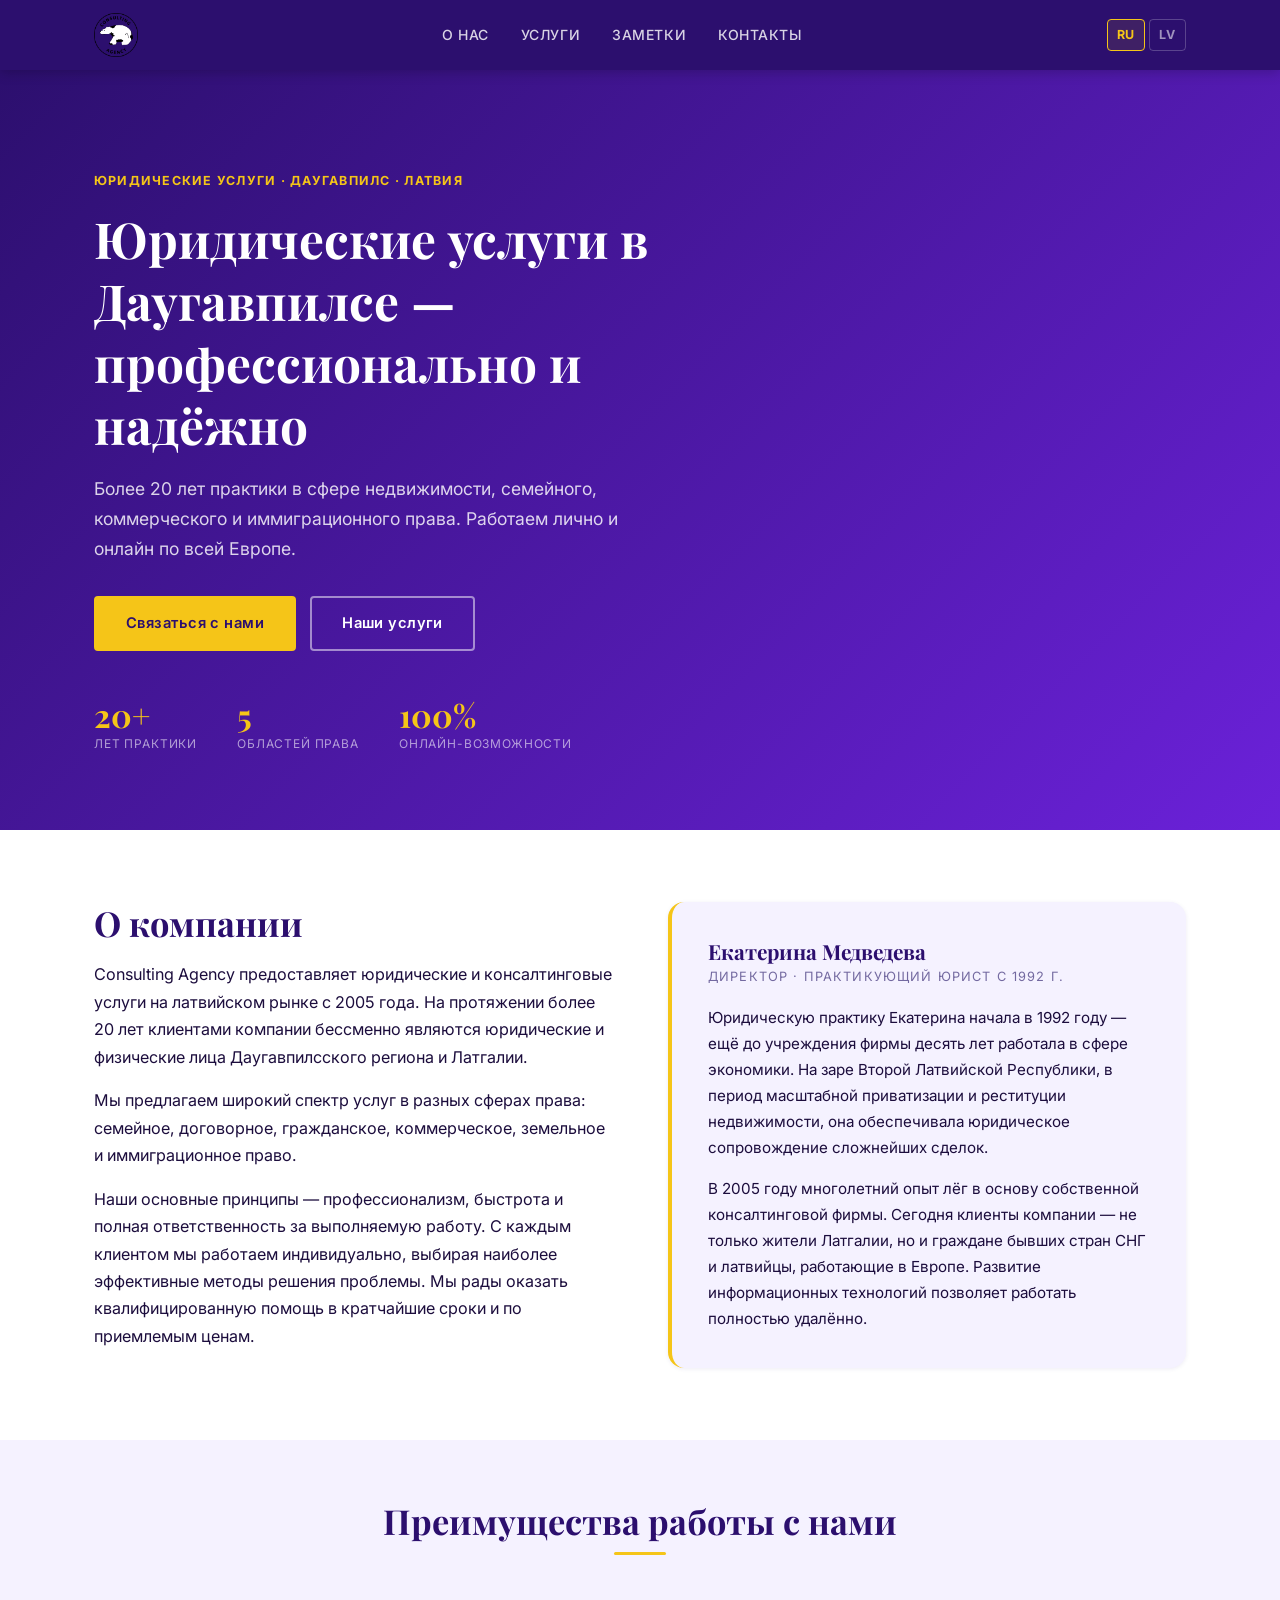
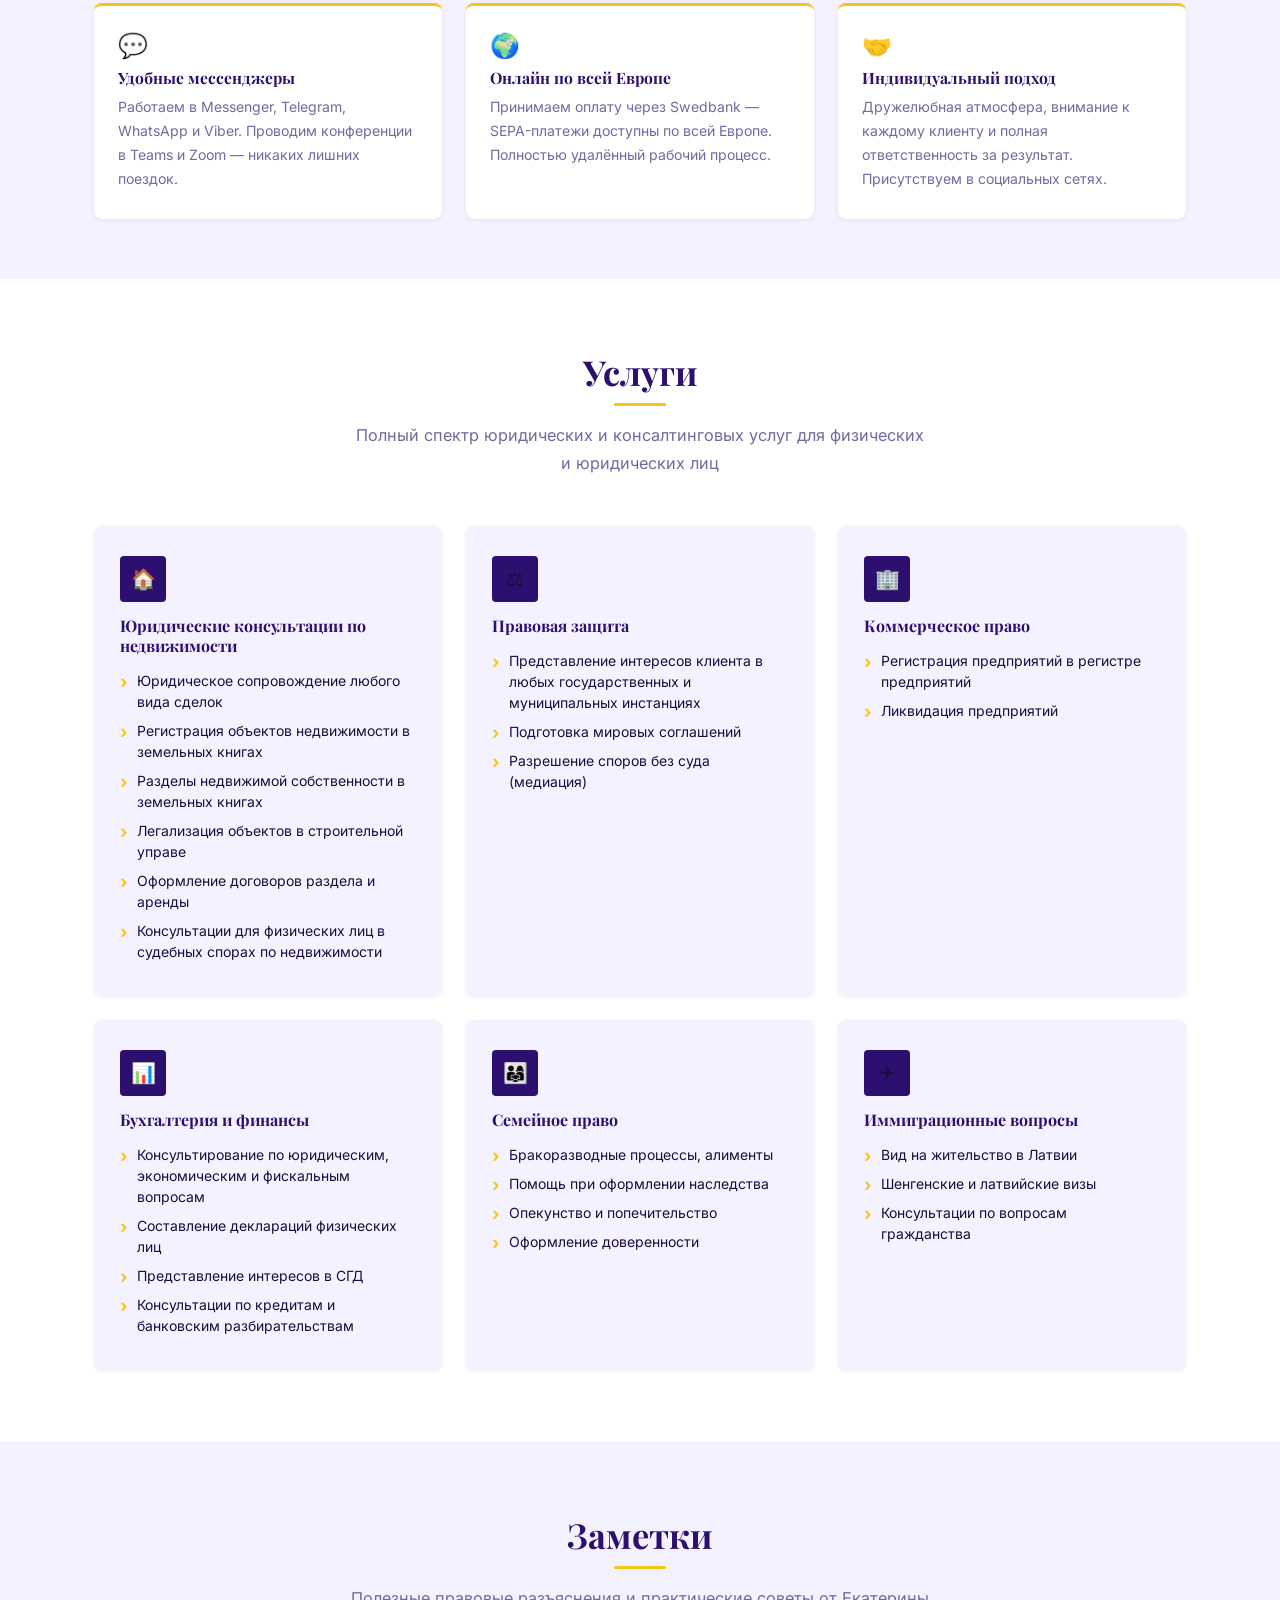
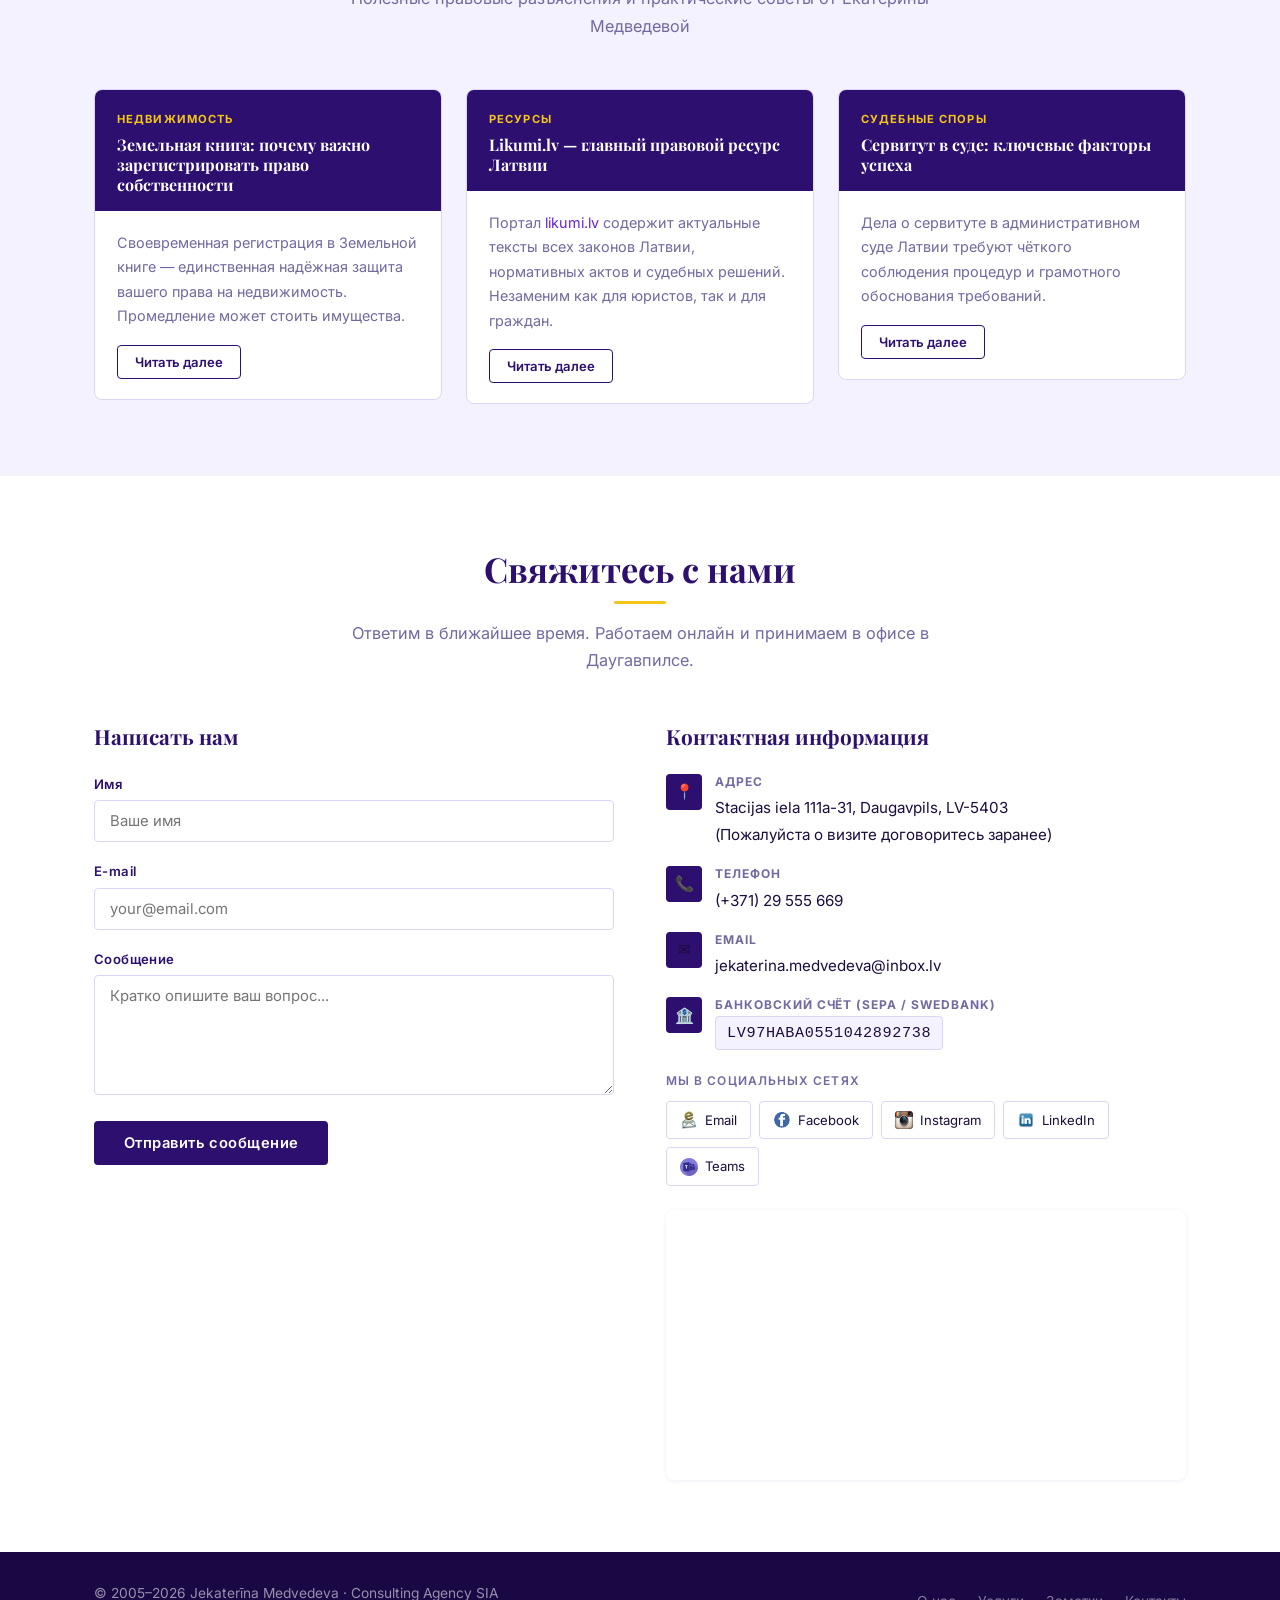
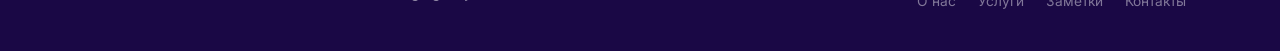
==== commit 4223c79c: "Adjusted content" ====
--- a/index.html
+++ b/index.html
@@ -229,7 +229,7 @@
             <li>Разделы недвижимой собственности в земельных книгах</li>
             <li>Легализация объектов в строительной управе</li>
             <li>Оформление договоров раздела и аренды</li>
-            <li>Суды по недвижимости для физических лиц</li>
+            <li>Консультации для физических лиц в судебных спорах по недвижимости</li>
           </ul>
         </div>
 
@@ -237,7 +237,7 @@
           <div class="service-icon">⚖️</div>
           <h3>Правовая защита</h3>
           <ul>
-            <li>Представление интересов клиента в судебных инстанциях</li>
+            <li>Представление интересов клиента в любых государственных и муниципальных инстанциях</li>
             <li>Подготовка мировых соглашений</li>
             <li>Разрешение споров без суда (медиация)</li>
           </ul>
@@ -248,7 +248,6 @@
           <h3>Коммерческое право</h3>
           <ul>
             <li>Регистрация предприятий в регистре предприятий</li>
-            <li>Подготовка документов к неплатёжеспособности</li>
             <li>Ликвидация предприятий</li>
           </ul>
         </div>
@@ -259,7 +258,6 @@
           <ul>
             <li>Консультирование по юридическим, экономическим и фискальным вопросам</li>
             <li>Составление деклараций физических лиц</li>
-            <li>Бизнес-планирование и оценка проектов</li>
             <li>Представление интересов в СГД</li>
             <li>Консультации по кредитам и банковским разбирательствам</li>
           </ul>
@@ -270,7 +268,6 @@
           <h3>Семейное право</h3>
           <ul>
             <li>Бракоразводные процессы, алименты</li>
-            <li>Разделы имущества в судебном порядке</li>
             <li>Помощь при оформлении наследства</li>
             <li>Опекунство и попечительство</li>
             <li>Оформление доверенности</li>
@@ -406,6 +403,7 @@
               <div class="contact-info-body">
                 <strong>Адрес</strong>
                 <span>Stacijas iela 111a-31, Daugavpils, LV-5403</span>
+                <span><br>(Пожалуйста о визите договоритесь заранее)</span>
               </div>
             </div>
             <div class="contact-info-item">
@@ -426,7 +424,7 @@
               <div class="contact-info-icon">🏦</div>
               <div class="contact-info-body">
                 <strong>Банковский счёт (SEPA / Swedbank)</strong>
-                <span class="iban-display">LV97 HABA 0551 0428 9273 8</span>
+                <span class="iban-display">LV97HABA0551042892738</span>
               </div>
             </div>
           </div>
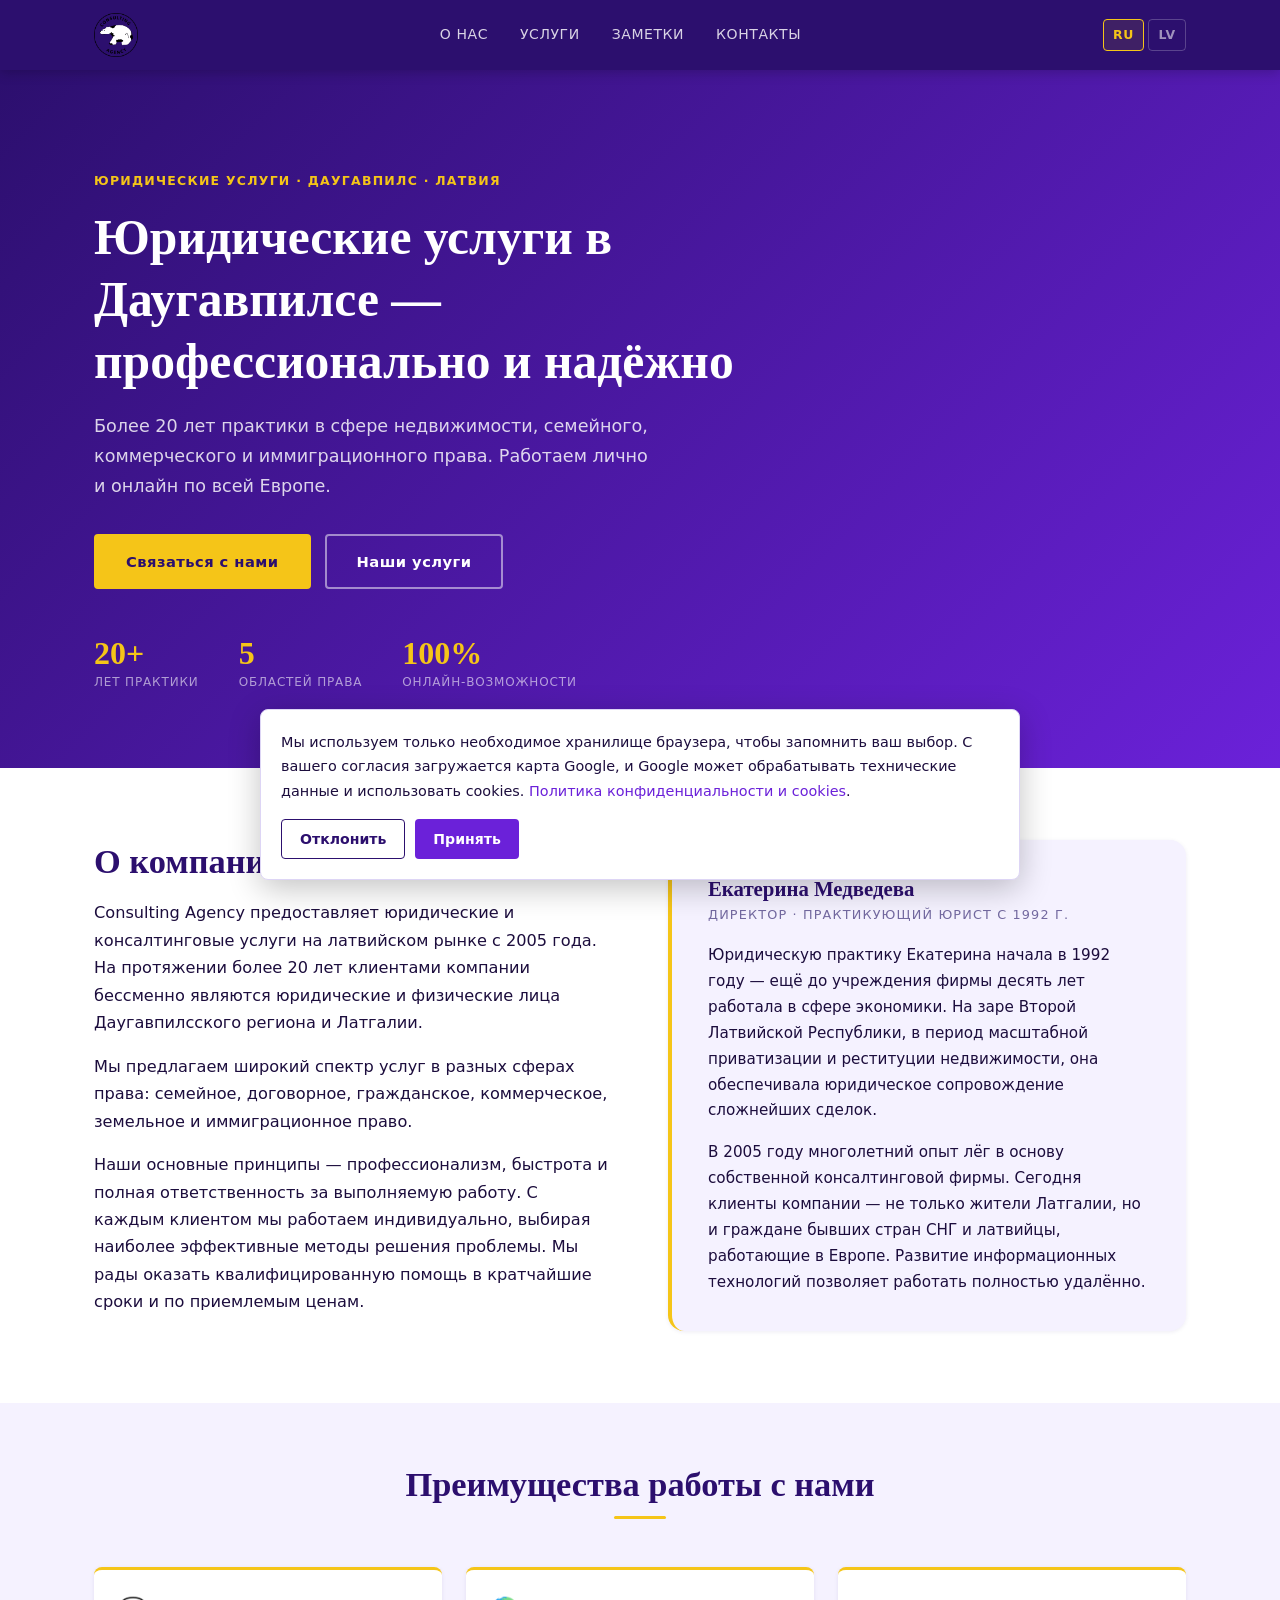
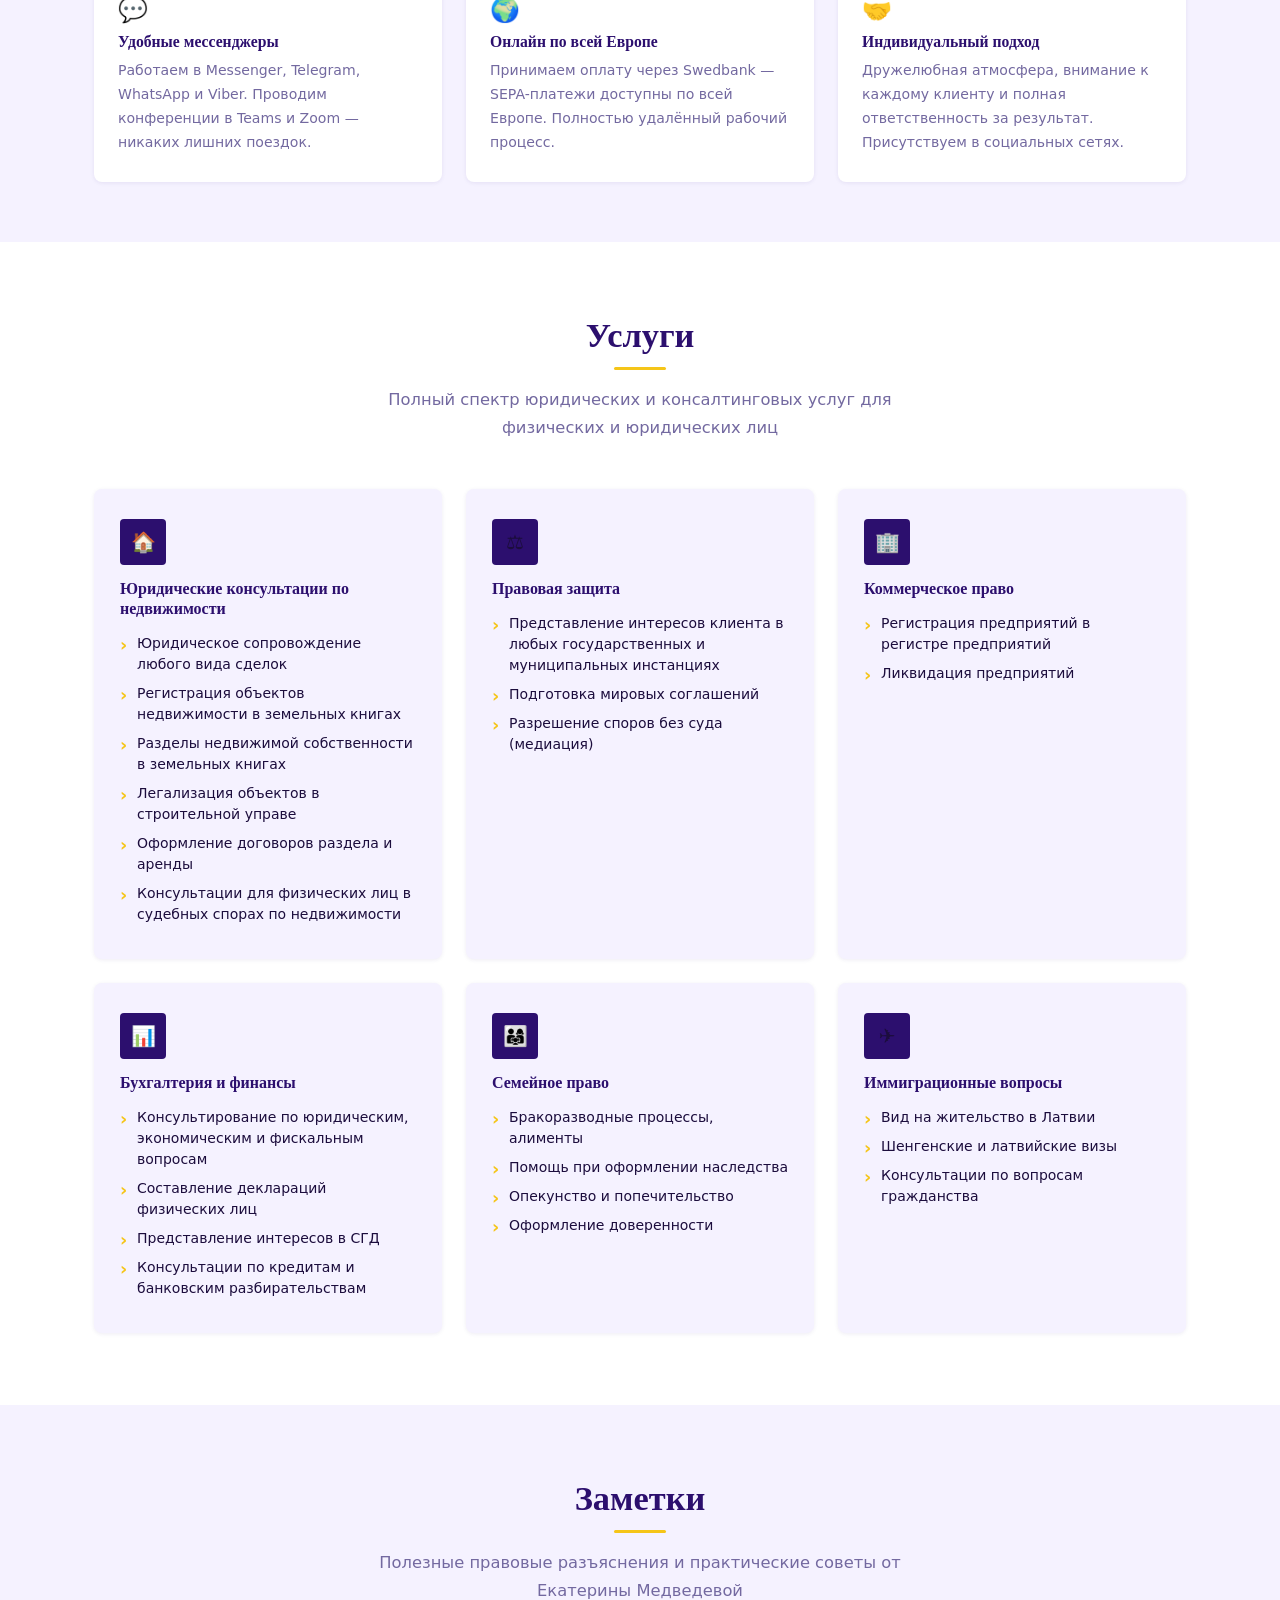
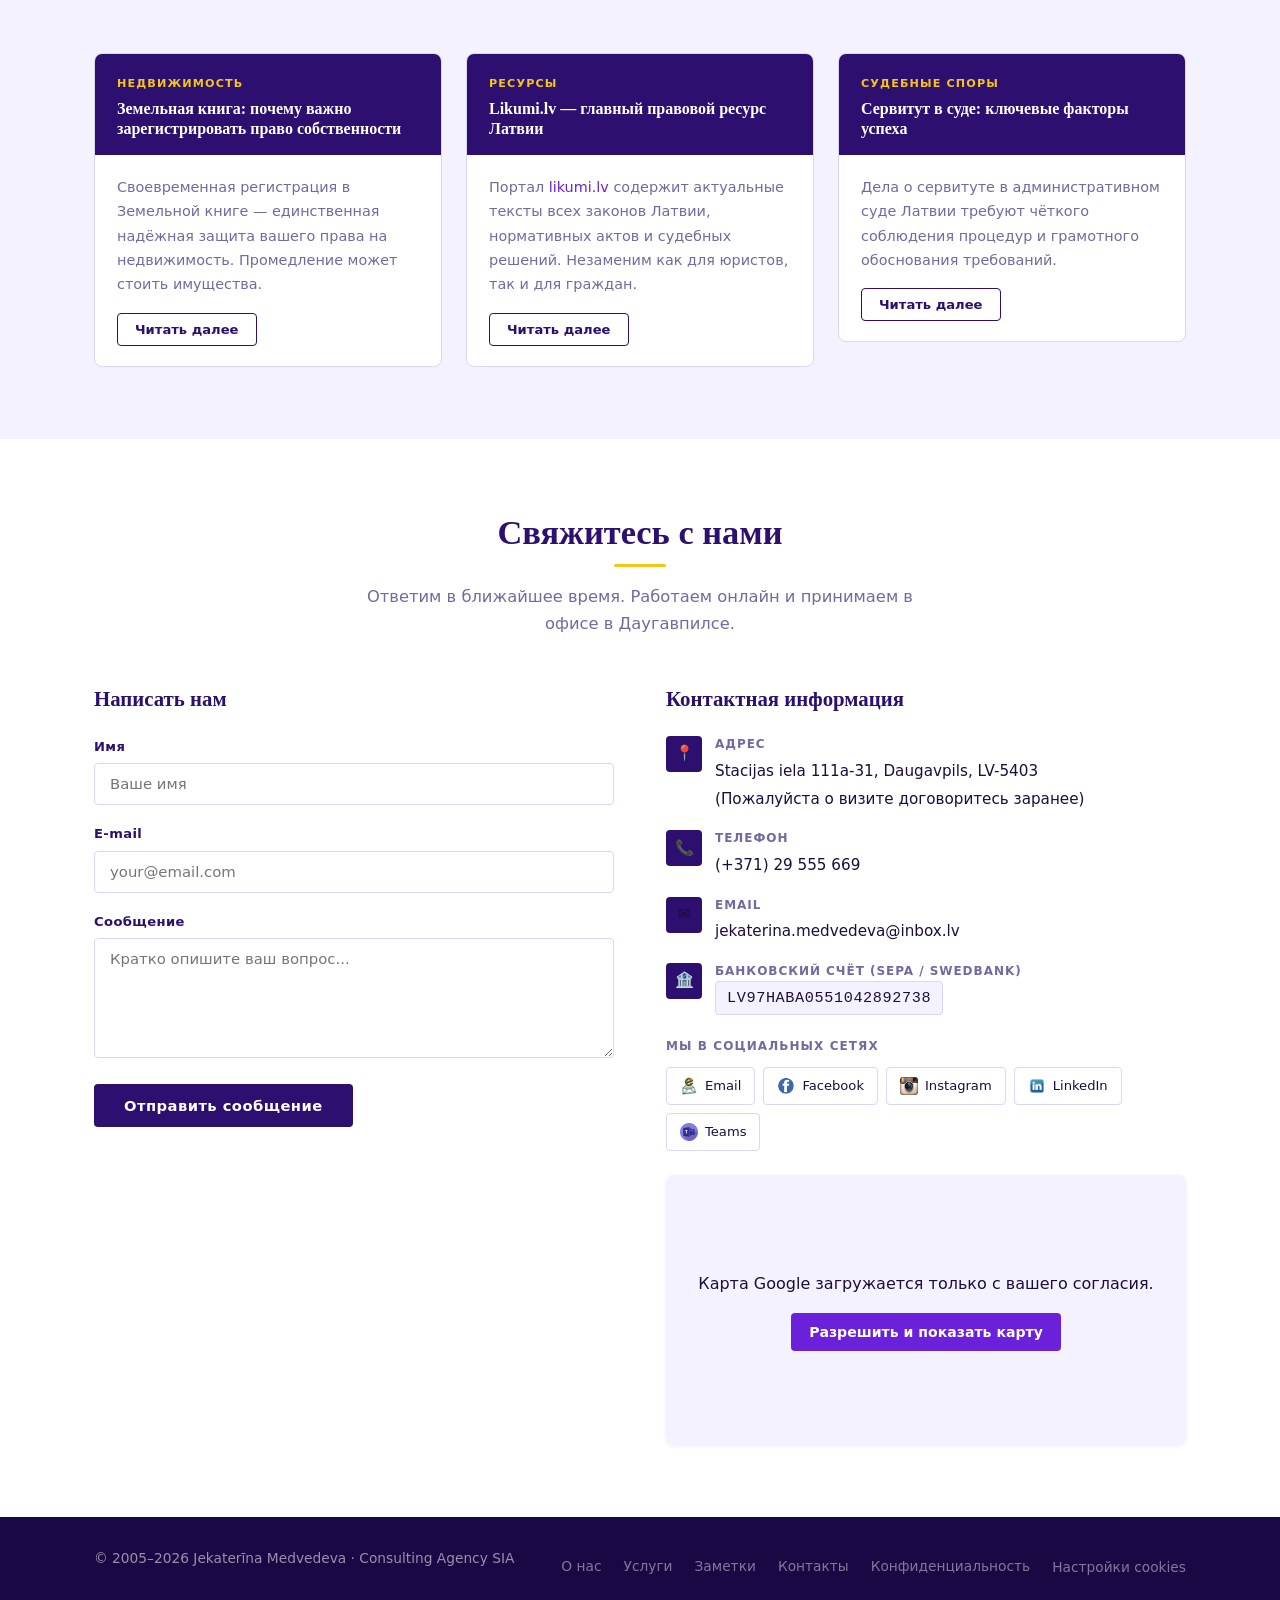
==== commit 590a40fc: "added consent functionality and privacy policy" ====
--- a/index.html
+++ b/index.html
@@ -40,9 +40,6 @@
   <link rel="shortcut icon" href="images/favicon.ico" type="image/x-icon">
 
   <!-- === Шрифты === -->
-  <link rel="preconnect" href="https://fonts.googleapis.com">
-  <link rel="preconnect" href="https://fonts.gstatic.com" crossorigin>
-  <link href="https://fonts.googleapis.com/css2?family=Inter:wght@400;500;600;700&family=Playfair+Display:wght@400;700&display=swap" rel="stylesheet">
   <link rel="stylesheet" href="styles.css">
 
   <!-- === JSON-LD: структурированные данные для Google (LocalBusiness + LegalService) === -->
@@ -99,14 +96,6 @@
   }
   </script>
 
-  <!-- Google Analytics — TODO: обновить до GA4 (G-XXXXXXXXXX) -->
-  <script async src="https://www.googletagmanager.com/gtag/js?id=UA-121857304-1"></script>
-  <script>
-    window.dataLayer = window.dataLayer || [];
-    function gtag(){dataLayer.push(arguments);}
-    gtag('js', new Date());
-    gtag('config', 'UA-121857304-1');
-  </script>
 </head>
 <body>
 
@@ -448,9 +437,13 @@
             </a>
           </div>
 
-          <div class="contact-map">
+          <div class="contact-map consent-required">
+            <div class="map-placeholder">
+              <p>Карта Google загружается только с вашего согласия.</p>
+              <button type="button" class="btn-map-consent">Разрешить и показать карту</button>
+            </div>
             <iframe
-              src="https://www.google.com/maps/embed/v1/place?q=111a%20Stacijas%20iela%2C%20Daugavpils%2C%20Daugavpils%20pils%C4%93ta%2C%20Latvijas%20Republika&key=AIzaSyC8jxQRJgV495TNDoHPRyB67vsFvUe_HB4"
+              data-consent-src="https://www.google.com/maps/embed/v1/place?q=111a%20Stacijas%20iela%2C%20Daugavpils%2C%20Daugavpils%20pils%C4%93ta%2C%20Latvijas%20Republika&key=AIzaSyC8jxQRJgV495TNDoHPRyB67vsFvUe_HB4"
               title="Местоположение офиса Consulting Agency в Даугавпилсе"
               allowfullscreen
               loading="lazy"
@@ -473,11 +466,14 @@
           <a href="#services">Услуги</a>
           <a href="#articles">Заметки</a>
           <a href="#contacts">Контакты</a>
+          <a href="privacy.html">Конфиденциальность</a>
+          <button type="button" class="cookie-settings">Настройки cookies</button>
         </nav>
       </div>
     </div>
   </footer>
 
   <script src="articles.js"></script>
+  <script src="consent.js"></script>
 </body>
-</html>+</html>
--- a/styles.css
+++ b/styles.css
@@ -16,8 +16,8 @@
   --color-text-muted:  #7369A0;   /* muted purple-grey */
   --color-border:      #DDD5F5;   /* soft lavender border */
 
-  --font-heading: 'Playfair Display', Georgia, serif;
-  --font-body:    'Inter', system-ui, -apple-system, sans-serif;
+  --font-heading: Georgia, 'Times New Roman', serif;
+  --font-body:    system-ui, -apple-system, 'Segoe UI', sans-serif;
 
   --radius-sm: 4px;
   --radius-md: 8px;
@@ -398,7 +398,30 @@
 .social-link img { width: 18px; height: 18px; object-fit: contain; }
 
 .contact-map { border-radius: var(--radius-md); overflow: hidden; box-shadow: var(--shadow-sm); }
-.contact-map iframe { display: block; width: 100%; height: 270px; border: 0; }
+.contact-map iframe { display: none; width: 100%; height: 270px; border: 0; }
+.contact-map.has-consent iframe { display: block; }
+.contact-map.has-consent .map-placeholder { display: none; }
+.map-placeholder {
+  min-height: 270px;
+  padding: 28px;
+  background: var(--color-bg-alt);
+  display: flex;
+  flex-direction: column;
+  align-items: center;
+  justify-content: center;
+  text-align: center;
+}
+.btn-map-consent,
+.cookie-button {
+  border: 0;
+  border-radius: var(--radius-sm);
+  padding: 11px 18px;
+  font: 600 0.88rem var(--font-body);
+  cursor: pointer;
+}
+.btn-map-consent,
+.cookie-button.accept { background: var(--color-cta); color: #fff; }
+.cookie-button.reject { background: #fff; color: var(--color-primary); border: 1.5px solid var(--color-primary); }
 
 /* --- Articles --- */
 .articles-grid {
@@ -456,6 +479,43 @@
 .footer-nav { display: flex; gap: 22px; }
 .footer-nav a { font-size: 0.86rem; color: rgba(255,255,255,0.45); text-decoration: none; transition: color 0.2s; }
 .footer-nav a:hover { color: var(--color-accent); text-decoration: none; }
+.cookie-settings {
+  padding: 0;
+  border: 0;
+  background: none;
+  color: rgba(255,255,255,0.45);
+  font: 0.86rem var(--font-body);
+  cursor: pointer;
+}
+.cookie-settings:hover { color: var(--color-accent); }
+
+/* --- Cookie consent --- */
+.cookie-banner {
+  position: fixed;
+  z-index: 1000;
+  left: 20px;
+  right: 20px;
+  bottom: 20px;
+  max-width: 760px;
+  margin: 0 auto;
+  padding: 20px;
+  border: 1px solid var(--color-border);
+  border-radius: var(--radius-md);
+  background: #fff;
+  box-shadow: 0 8px 32px rgba(0,0,0,0.24);
+}
+.cookie-banner[hidden] { display: none; }
+.cookie-banner p { font-size: 0.9rem; }
+.cookie-actions { display: flex; gap: 10px; flex-wrap: wrap; margin-top: 14px; }
+
+/* --- Privacy pages --- */
+.legal-page { padding: 56px 0 80px; }
+.legal-content { max-width: 820px; }
+.legal-content h1 { margin-bottom: 0.5rem; }
+.legal-content h2 { margin: 2rem 0 0.7rem; font-size: 1.35rem; }
+.legal-content ul { list-style: disc; padding-left: 1.4rem; margin-bottom: 1rem; }
+.legal-content li { margin-bottom: 0.4rem; }
+.legal-meta { color: var(--color-text-muted); }
 
 /* --- Responsive --- */
 @media (max-width: 900px) {
@@ -483,4 +543,4 @@
   .services-grid, .articles-grid { grid-template-columns: 1fr; }
   .footer-inner { flex-direction: column; text-align: center; }
   .footer-nav { flex-wrap: wrap; justify-content: center; gap: 14px; }
-}+}
